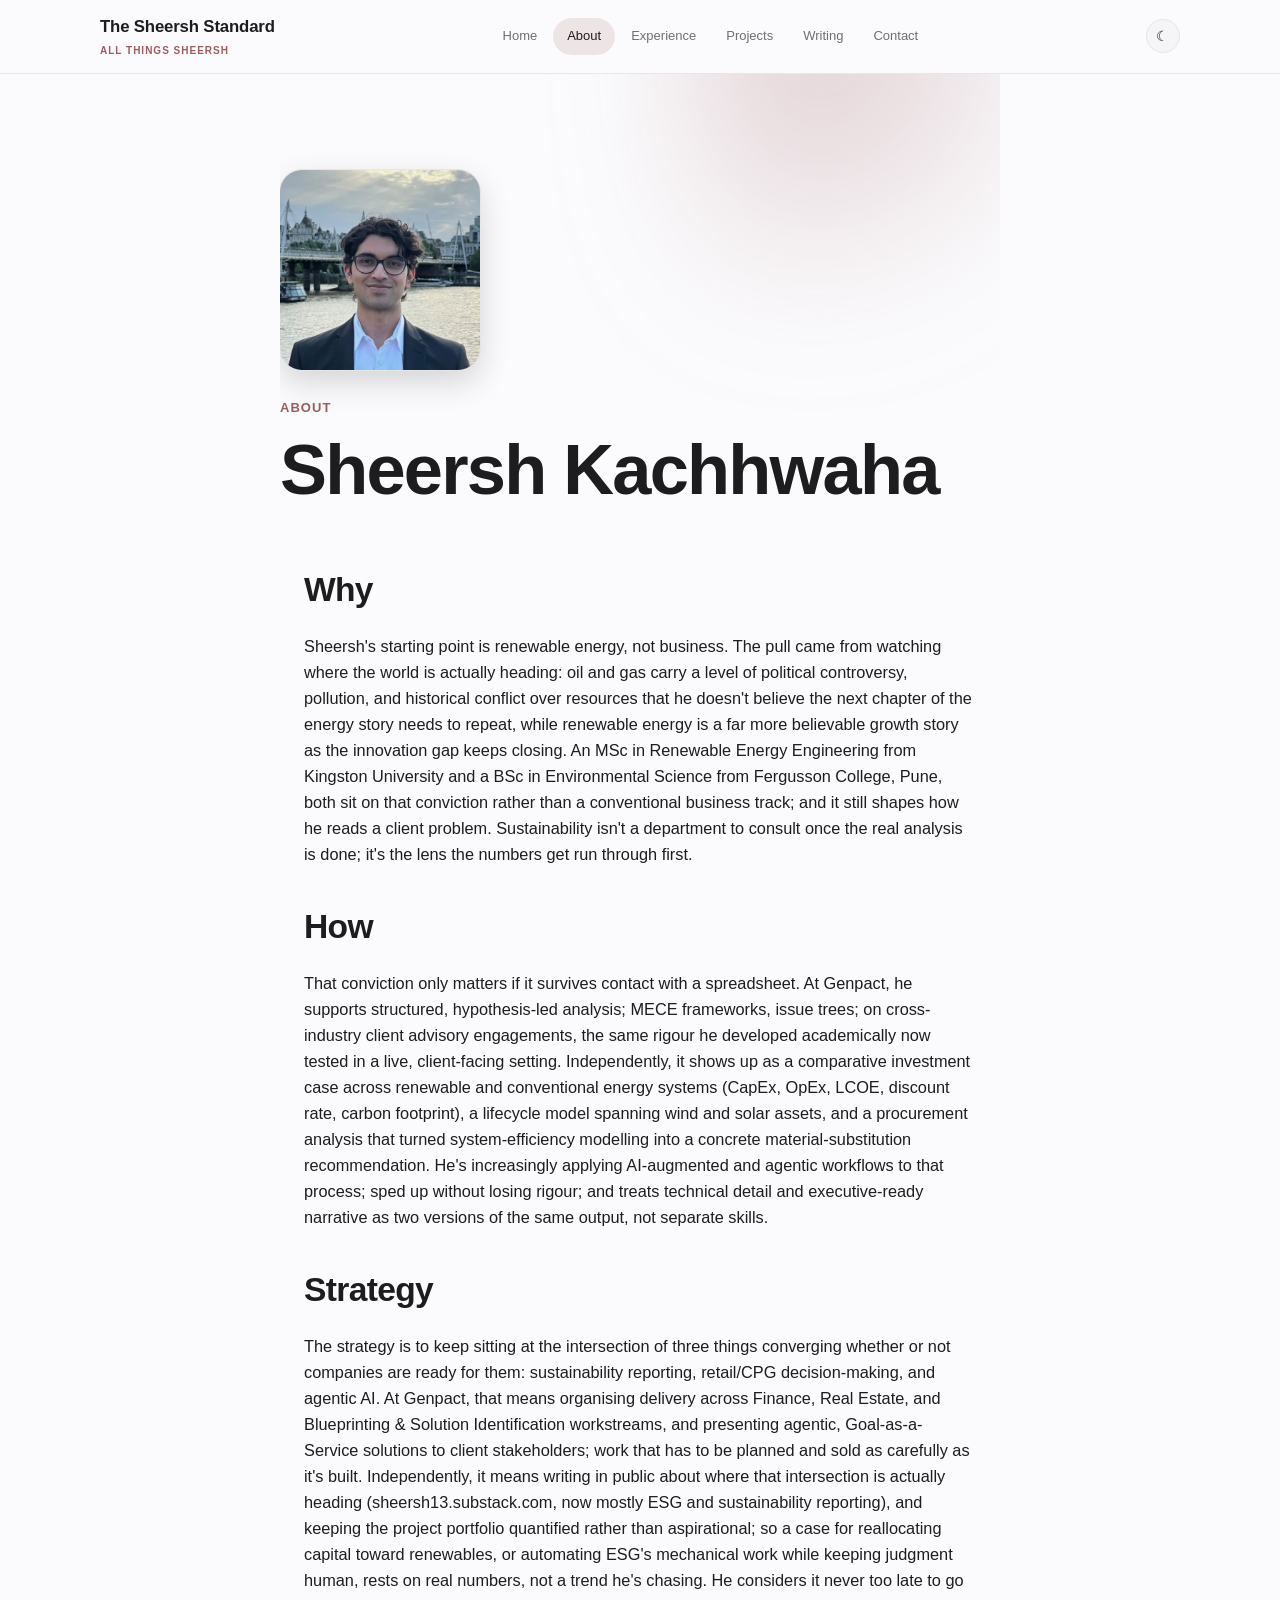
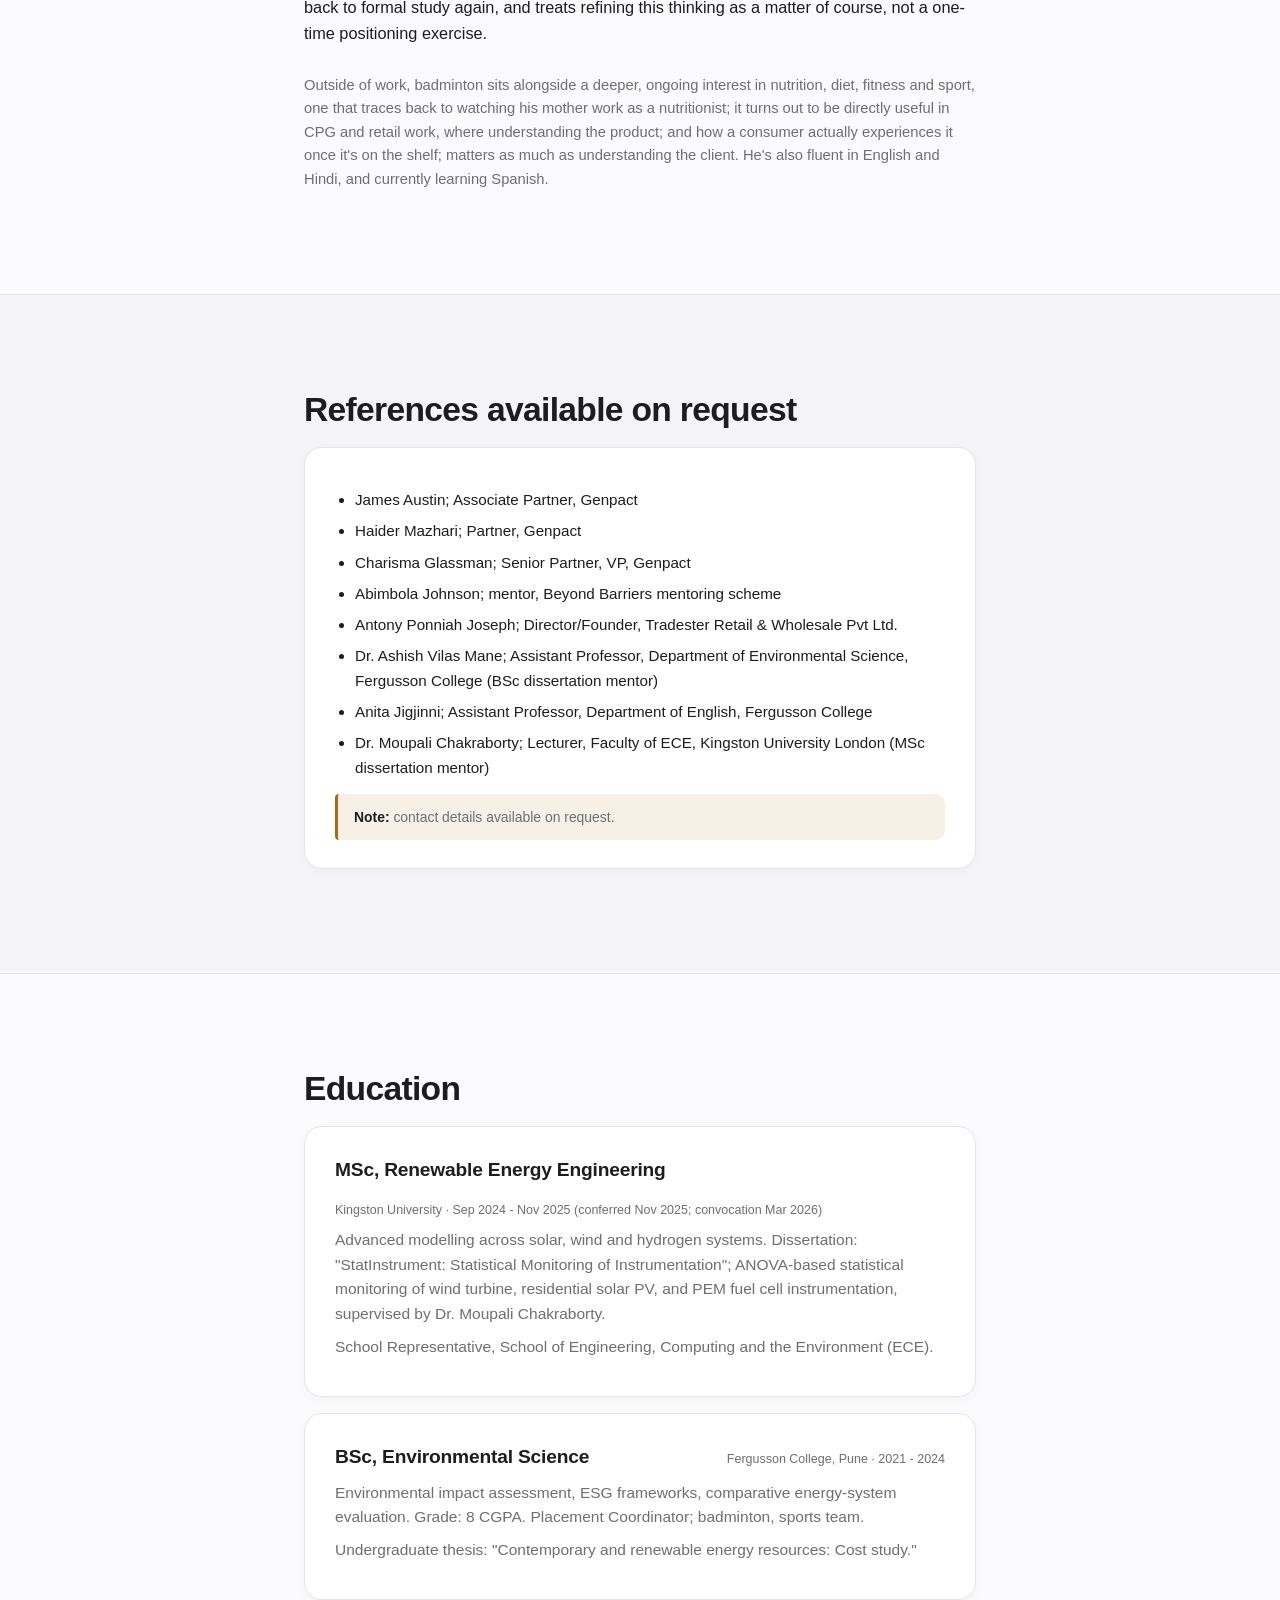
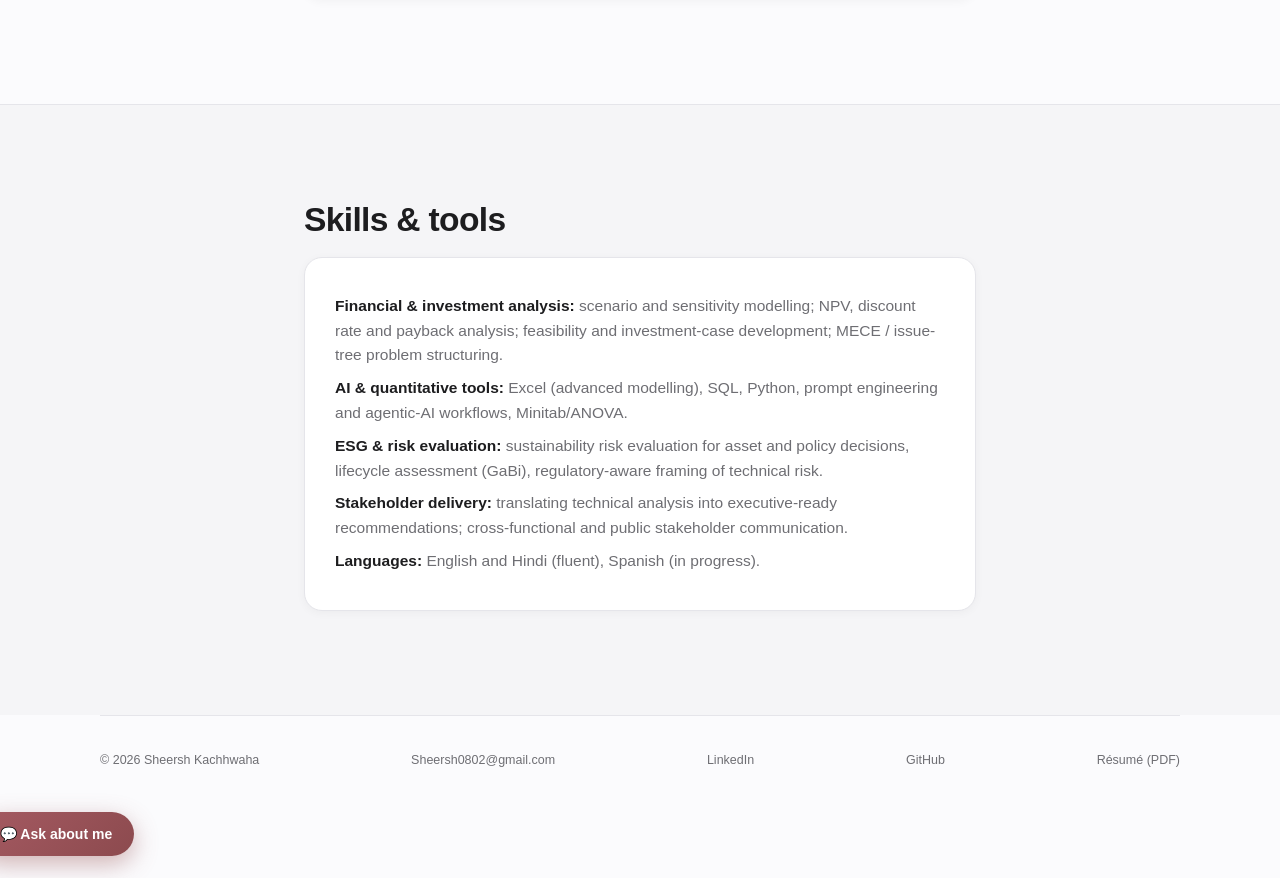
==== about.html @ 7225c90f "Rebrand step 2: sustainability-leaning About and Home pages About page restructured into three label" ====
<!doctype html>
<html lang="en">
<head>
<meta charset="utf-8">
<meta name="viewport" content="width=device-width, initial-scale=1">
<title>About; The Sheersh Standard</title>
<meta name="description" content="About Sheersh Kachhwaha: why sustainability, how the analysis gets done, and the strategy behind a renewable-energy engineer now working in retail advisory.">
<link rel="stylesheet" href="styles.css">
</head>
<body>

<header class="site-nav">
  <div class="wrap nav-row">
    <a class="wordmark" href="index.html">The Sheersh Standard<small>All things Sheersh</small></a>
    <nav class="links">
      <a href="index.html">Home</a>
      <a href="about.html" aria-current="page">About</a>
      <a href="experience.html">Experience</a>
      <a href="projects.html">Projects</a>
      <a href="writing.html">Writing</a>
      <a href="contact.html">Contact</a>
    </nav>
    <button id="theme-toggle" aria-label="Toggle dark mode">☾</button>
  </div>
</header>

<main>
  <div class="wrap-narrow hero about-hero">
    <img src="media/headshot.jpg" alt="Sheersh Kachhwaha" class="headshot" width="200" height="200">
    <div>
      <p class="eyebrow">About</p>
      <h1 style="max-width:none;">Sheersh Kachhwaha</h1>
    </div>
  </div>

  <section style="padding-top:0;">
    <div class="wrap-narrow">

      <h2>Why</h2>
      <p style="font-size:1.02rem;">Sheersh's starting point is renewable energy, not business. The pull came from watching where the world is actually heading: oil and gas carry a level of political controversy, pollution, and historical conflict over resources that he doesn't believe the next chapter of the energy story needs to repeat, while renewable energy is a far more believable growth story as the innovation gap keeps closing. An MSc in Renewable Energy Engineering from Kingston University and a BSc in Environmental Science from Fergusson College, Pune, both sit on that conviction rather than a conventional business track; and it still shapes how he reads a client problem. Sustainability isn't a department to consult once the real analysis is done; it's the lens the numbers get run through first.</p>

      <h2 style="margin-top:32px;">How</h2>
      <p style="font-size:1.02rem;">That conviction only matters if it survives contact with a spreadsheet. At Genpact, he supports structured, hypothesis-led analysis; MECE frameworks, issue trees; on cross-industry client advisory engagements, the same rigour he developed academically now tested in a live, client-facing setting. Independently, it shows up as a comparative investment case across renewable and conventional energy systems (CapEx, OpEx, LCOE, discount rate, carbon footprint), a lifecycle model spanning wind and solar assets, and a procurement analysis that turned system-efficiency modelling into a concrete material-substitution recommendation. He's increasingly applying AI-augmented and agentic workflows to that process; sped up without losing rigour; and treats technical detail and executive-ready narrative as two versions of the same output, not separate skills.</p>

      <h2 style="margin-top:32px;">Strategy</h2>
      <p style="font-size:1.02rem;">The strategy is to keep sitting at the intersection of three things converging whether or not companies are ready for them: sustainability reporting, retail/CPG decision-making, and agentic AI. At Genpact, that means organising delivery across Finance, Real Estate, and Blueprinting &amp; Solution Identification workstreams, and presenting agentic, Goal-as-a-Service solutions to client stakeholders; work that has to be planned and sold as carefully as it's built. Independently, it means writing in public about where that intersection is actually heading (sheersh13.substack.com, now mostly ESG and sustainability reporting), and keeping the project portfolio quantified rather than aspirational; so a case for reallocating capital toward renewables, or automating ESG's mechanical work while keeping judgment human, rests on real numbers, not a trend he's chasing. He considers it never too late to go back to formal study again, and treats refining this thinking as a matter of course, not a one-time positioning exercise.</p>

      <p style="margin-top:28px; font-size:0.92rem; color:var(--muted);">Outside of work, badminton sits alongside a deeper, ongoing interest in nutrition, diet, fitness and sport, one that traces back to watching his mother work as a nutritionist; it turns out to be directly useful in CPG and retail work, where understanding the product; and how a consumer actually experiences it once it's on the shelf; matters as much as understanding the client. He's also fluent in English and Hindi, and currently learning Spanish.</p>

    </div>
  </section>

  <section>
    <div class="wrap-narrow">
      <h2>References available on request</h2>
      <div class="card">
        <ul>
          <li>James Austin; Associate Partner, Genpact</li>
          <li>Haider Mazhari; Partner, Genpact</li>
          <li>Charisma Glassman; Senior Partner, VP, Genpact</li>
          <li>Abimbola Johnson; mentor, Beyond Barriers mentoring scheme</li>
          <li>Antony Ponniah Joseph; Director/Founder, Tradester Retail &amp; Wholesale Pvt Ltd.</li>
          <li>Dr. Ashish Vilas Mane; Assistant Professor, Department of Environmental Science, Fergusson College (BSc dissertation mentor)</li>
          <li>Anita Jigjinni; Assistant Professor, Department of English, Fergusson College</li>
          <li>Dr. Moupali Chakraborty; Lecturer, Faculty of ECE, Kingston University London (MSc dissertation mentor)</li>
        </ul>
        <div class="pending"><strong>Note:</strong> contact details available on request.</div>
      </div>
    </div>
  </section>

  <section>
    <div class="wrap-narrow">
      <h2>Education</h2>
      <div class="card">
        <div class="card-head">
          <h3 class="card-title">MSc, Renewable Energy Engineering</h3>
          <span class="card-meta">Kingston University · Sep 2024 - Nov 2025 (conferred Nov 2025; convocation Mar 2026)</span>
        </div>
        <p>Advanced modelling across solar, wind and hydrogen systems. Dissertation: "StatInstrument: Statistical Monitoring of Instrumentation"; ANOVA-based statistical monitoring of wind turbine, residential solar PV, and PEM fuel cell instrumentation, supervised by Dr. Moupali Chakraborty.</p>
        <p>School Representative, School of Engineering, Computing and the Environment (ECE).</p>
      </div>
      <div class="card">
        <div class="card-head">
          <h3 class="card-title">BSc, Environmental Science</h3>
          <span class="card-meta">Fergusson College, Pune · 2021 - 2024</span>
        </div>
        <p>Environmental impact assessment, ESG frameworks, comparative energy-system evaluation. Grade: 8 CGPA. Placement Coordinator; badminton, sports team.</p>
        <p>Undergraduate thesis: "Contemporary and renewable energy resources: Cost study."</p>
      </div>
    </div>
  </section>

  <section>
    <div class="wrap-narrow">
      <h2>Skills &amp; tools</h2>
      <div class="card">
        <p><strong style="color:var(--ink);">Financial &amp; investment analysis:</strong> scenario and sensitivity modelling; NPV, discount rate and payback analysis; feasibility and investment-case development; MECE / issue-tree problem structuring.</p>
        <p><strong style="color:var(--ink);">AI &amp; quantitative tools:</strong> Excel (advanced modelling), SQL, Python, prompt engineering and agentic-AI workflows, Minitab/ANOVA.</p>
        <p><strong style="color:var(--ink);">ESG &amp; risk evaluation:</strong> sustainability risk evaluation for asset and policy decisions, lifecycle assessment (GaBi), regulatory-aware framing of technical risk.</p>
        <p><strong style="color:var(--ink);">Stakeholder delivery:</strong> translating technical analysis into executive-ready recommendations; cross-functional and public stakeholder communication.</p>
        <p><strong style="color:var(--ink);">Languages:</strong> English and Hindi (fluent), Spanish (in progress).</p>
      </div>
    </div>
  </section>
</main>

<footer class="site-footer wrap">
  <span>© 2026 Sheersh Kachhwaha</span>
  <span><a href="mailto:Sheersh0802@gmail.com">Sheersh0802@gmail.com</a></span>
  <span><a href="https://www.linkedin.com/in/sheersh-kachhwaha/" target="_blank" rel="noopener">LinkedIn</a></span>
  <span><a href="https://github.com/sheersh-star" target="_blank" rel="noopener">GitHub</a></span>
  <span><a href="Sheersh-Kachhwaha-CV.pdf" target="_blank">Résumé (PDF)</a></span>
</footer>

<script src="theme.js"></script>
<script src="chat-widget.js"></script>
</body>
</html>
---- styles.css ----
/* The Sheersh Standard; shared stylesheet */

:root {
  --paper: #fbfbfd;
  --surface: #ffffff;
  --surface-2: #f5f5f7;
  --ink: #1d1d1f;
  --muted: #6e6e73;
  --muted-2: #86868b;
  --accent: #9C5B5E;
  --accent-solid: #8C4A4E;
  --accent-gradient: linear-gradient(135deg, #A55A62 0%, #8C4A4E 100%);
  --accent-2: #a86b12;
  --line: #e5e5ea;
  --shadow-1: 0 2px 10px rgba(0,0,0,0.04);
  --shadow-2: 0 16px 40px rgba(0,0,0,0.10);
  --ease: cubic-bezier(0.28, 0.11, 0.32, 1);
  --font-display: -apple-system, BlinkMacSystemFont, 'SF Pro Display', 'Segoe UI', Roboto, Helvetica, Arial, sans-serif;
  --font-body: -apple-system, BlinkMacSystemFont, 'SF Pro Text', 'Segoe UI', Roboto, Helvetica, Arial, sans-serif;
  --font-mono: ui-monospace, 'SF Mono', Menlo, Consolas, monospace;
}

@media (prefers-color-scheme: dark) {
  :root:not([data-theme="light"]) {
    --paper: #000000;
    --surface: #1c1c1e;
    --surface-2: #121214;
    --ink: #f5f5f7;
    --muted: #98989d;
    --muted-2: #86868b;
    --accent: #E3B0A6;
    --accent-2: #d2a24c;
    --line: rgba(255,255,255,0.14);
    --shadow-1: 0 2px 10px rgba(0,0,0,0.35);
    --shadow-2: 0 16px 40px rgba(0,0,0,0.5);
  }
}

:root[data-theme="dark"] {
  --paper: #000000;
  --surface: #1c1c1e;
  --surface-2: #121214;
  --ink: #f5f5f7;
  --muted: #98989d;
  --muted-2: #86868b;
  --accent: #E3B0A6;
  --accent-2: #d2a24c;
  --line: rgba(255,255,255,0.14);
  --shadow-1: 0 2px 10px rgba(0,0,0,0.35);
  --shadow-2: 0 16px 40px rgba(0,0,0,0.5);
}

* { box-sizing: border-box; }
html { color-scheme: light dark; scroll-behavior: smooth; }

body {
  background: var(--paper);
  color: var(--ink);
  font-family: var(--font-body);
  margin: 0;
  line-height: 1.6;
  font-size: 17px;
  -webkit-font-smoothing: antialiased;
  text-rendering: optimizeLegibility;
  transition: background 0.3s var(--ease), color 0.3s var(--ease);
}

::selection { background: var(--accent-solid); color: #fff; }

.wrap { max-width: 1080px; margin: 0 auto; padding: 0 24px; }
.wrap-narrow { max-width: 720px; margin: 0 auto; padding: 0 24px; }

img { max-width: 100%; display: block; border-radius: 14px; }
a { color: var(--accent); }
code { font-family: var(--font-mono); background: var(--surface-2); padding: 1px 6px; border-radius: 4px; font-size: 0.85em; }

:is(a, button, input, textarea):focus-visible {
  outline: 2px solid var(--accent);
  outline-offset: 3px;
  border-radius: 4px;
}

/* ---- nav ---- */
header.site-nav {
  border-bottom: 1px solid var(--line);
  background: color-mix(in srgb, var(--paper) 70%, transparent);
  backdrop-filter: saturate(180%) blur(20px);
  -webkit-backdrop-filter: saturate(180%) blur(20px);
  position: sticky;
  top: 0;
  z-index: 100;
}
.nav-row {
  display: flex; align-items: center; justify-content: space-between;
  padding: 14px 0;
  gap: 20px;
}
.wordmark {
  font-family: var(--font-display);
  font-weight: 600;
  font-size: 1.05rem;
  letter-spacing: -0.01em;
  color: var(--ink);
  text-decoration: none;
  white-space: nowrap;
}
.wordmark small {
  display: block;
  font-family: var(--font-body);
  font-size: 10px;
  letter-spacing: 0.1em;
  text-transform: uppercase;
  color: var(--accent);
  font-weight: 600;
  margin-top: 2px;
}
nav.links { display: flex; gap: 2px; flex-wrap: wrap; }
nav.links a {
  font-family: var(--font-body);
  font-size: 13px;
  font-weight: 500;
  color: var(--muted);
  text-decoration: none;
  padding: 8px 14px;
  border-radius: 980px;
  transition: background 0.25s var(--ease), color 0.25s var(--ease);
}
nav.links a:hover { color: var(--ink); background: var(--surface-2); }
nav.links a[aria-current="page"] {
  color: var(--ink);
  background: color-mix(in srgb, var(--accent) 14%, transparent);
}

#theme-toggle {
  background: var(--surface-2); border: 1px solid var(--line); border-radius: 999px;
  width: 34px; height: 34px; cursor: pointer; font-size: 14px;
  color: var(--ink); flex-shrink: 0;
  transition: transform 0.35s var(--ease), background 0.25s var(--ease);
}
#theme-toggle:hover { background: var(--line); transform: rotate(-12deg) scale(1.06); }

/* ---- hero ---- */
.hero { position: relative; overflow: hidden; padding: 96px 0 56px; }
.hero::before {
  content: "";
  position: absolute;
  top: -30%; right: -12%;
  width: 55%; aspect-ratio: 1 / 1;
  background: radial-gradient(circle at 30% 30%, color-mix(in srgb, var(--accent) 30%, transparent), transparent 70%);
  filter: blur(70px);
  z-index: -1;
  pointer-events: none;
  animation: float 14s ease-in-out infinite alternate;
}
@keyframes float {
  from { transform: translateY(-14px) translateX(-6px); }
  to { transform: translateY(14px) translateX(6px); }
}
.about-hero { display: flex; align-items: center; gap: 28px; flex-wrap: wrap; }
.about-hero h1 { margin-bottom: 0; }
.headshot {
  width: 200px; height: 200px; border-radius: 22px; object-fit: cover;
  box-shadow: 0 0 0 1px var(--line), 0 12px 32px rgba(0,0,0,0.16);
  flex-shrink: 0;
}
@media (max-width: 560px) {
  .headshot { width: 150px; height: 150px; }
}
.eyebrow {
  font-family: var(--font-body); font-size: 13px; font-weight: 600; letter-spacing: 0.08em;
  text-transform: uppercase; color: var(--accent); margin: 0 0 14px;
}
h1 {
  font-family: var(--font-display); font-weight: 600;
  font-size: clamp(2.5rem, 6vw, 4.4rem);
  letter-spacing: -0.025em;
  line-height: 1.05;
  margin: 0 0 20px; text-wrap: balance; max-width: 18ch;
}
.tagline { font-size: 1.2rem; line-height: 1.55; color: var(--muted); max-width: 58ch; margin: 0 0 32px; }
.cta-row { display: flex; gap: 12px; flex-wrap: wrap; margin-bottom: 8px; }

.btn {
  font-family: var(--font-body); font-size: 15px; font-weight: 500;
  text-decoration: none; padding: 13px 26px;
  border: 1px solid transparent;
  border-radius: 980px; display: inline-block;
  background: var(--surface-2); color: var(--ink);
  transition: transform 0.25s var(--ease), background 0.25s var(--ease), box-shadow 0.25s var(--ease);
}
.btn:hover { transform: translateY(-1px); box-shadow: var(--shadow-1); }
.btn:active { transform: translateY(0); }
.btn-primary {
  background: var(--accent-gradient); color: #fff;
  position: relative; overflow: hidden;
}
.btn-primary:hover { filter: brightness(1.08); }
.btn-primary::after, #chat-launcher::after {
  content: "";
  position: absolute; top: 0; left: -60%; width: 40%; height: 100%;
  background: linear-gradient(120deg, transparent, rgba(255,255,255,0.4), transparent);
  transform: skewX(-20deg);
  transition: left 0.6s var(--ease);
}
.btn-primary:hover::after, #chat-launcher:hover::after { left: 130%; }
.btn-secondary { background: var(--surface-2); color: var(--ink); border-color: var(--line); }
.btn-tertiary {
  background: none; border: none; color: var(--accent); padding: 13px 4px;
  font-weight: 600;
}
.btn-tertiary:hover { transform: translateX(3px); box-shadow: none; }

.meta-strip {
  display: flex; flex-wrap: wrap; gap: 10px; margin-top: 36px; padding-top: 0;
  border-top: none;
}
.meta-strip span {
  font-family: var(--font-body); font-size: 12.5px; font-weight: 500; color: var(--muted);
  background: var(--surface-2); border: 1px solid var(--line);
  padding: 6px 14px; border-radius: 980px;
}

/* ---- sections / cards ---- */
section { padding: 88px 0; }
section + section { border-top: 1px solid var(--line); }
section:nth-of-type(even) { background: var(--surface-2); }
h2 {
  font-family: var(--font-display); font-weight: 600; font-size: clamp(1.6rem, 3vw, 2.1rem);
  letter-spacing: -0.02em;
  margin: 0 0 10px;
}
.section-sub { color: var(--muted); font-size: 1rem; margin: 0 0 36px; max-width: 60ch; }

.card {
  background: var(--surface);
  border: 1px solid var(--line);
  border-radius: 18px;
  padding: 28px 30px;
  margin-bottom: 16px;
  box-shadow: var(--shadow-1);
  transition: transform 0.3s var(--ease), box-shadow 0.3s var(--ease);
}
.card:hover { transform: translateY(-3px); box-shadow: var(--shadow-2); }
.card-head { display: flex; justify-content: space-between; align-items: baseline; gap: 14px; flex-wrap: wrap; margin-bottom: 6px; }
.card-title { font-family: var(--font-display); font-weight: 600; letter-spacing: -0.01em; font-size: 1.2rem; margin: 0; }
.card-meta { font-family: var(--font-body); font-size: 12.5px; font-weight: 500; color: var(--muted); }
.card p { color: var(--muted); font-size: 0.97rem; margin: 8px 0; }
.card ul { margin: 12px 0 0; padding-left: 20px; }
.card li { font-size: 0.95rem; margin-bottom: 7px; color: var(--ink); }
.tag-row { display: flex; gap: 8px; flex-wrap: wrap; margin-top: 14px; }
.tag {
  font-family: var(--font-body); font-size: 12px; font-weight: 600; color: var(--accent);
  background: color-mix(in srgb, var(--accent) 12%, transparent);
  border: none; border-radius: 999px; padding: 4px 12px;
  transition: background 0.25s var(--ease), color 0.25s var(--ease);
}
.tag:hover { background: var(--accent-gradient); color: #fff; }

/* ---- honesty / pending marker ---- */
.pending {
  border-left: 3px solid var(--accent-2);
  background: color-mix(in srgb, var(--accent-2) 10%, transparent);
  padding: 12px 16px;
  border-radius: 4px 10px 10px 4px;
  font-size: 0.87rem;
  color: var(--muted);
  margin-top: 14px;
}
.pending strong { color: var(--ink); }

/* ---- footer ---- */
footer.site-footer {
  border-top: 1px solid var(--line);
  padding: 34px 0 64px;
  font-family: var(--font-body); font-size: 12.5px; font-weight: 500; color: var(--muted);
  display: flex; justify-content: space-between; flex-wrap: wrap; gap: 12px;
}
footer.site-footer a { color: var(--muted); text-decoration: none; }
footer.site-footer a:hover { color: var(--ink); text-decoration: underline; }

/* ---- chat widget ---- */
#chat-launcher {
  position: fixed; bottom: 22px; right: 22px; z-index: 50;
  background: var(--accent-gradient); color: #fff;
  border: none; border-radius: 999px; padding: 14px 22px;
  position: relative; overflow: hidden;
  font-family: var(--font-body); font-size: 14px; font-weight: 600;
  cursor: pointer;
  box-shadow: 0 8px 24px color-mix(in srgb, var(--accent) 45%, transparent);
  transition: transform 0.25s var(--ease), box-shadow 0.25s var(--ease);
}
#chat-launcher:hover { transform: translateY(-2px) scale(1.03); }
#chat-panel {
  position: fixed; bottom: 82px; right: 22px; z-index: 50;
  width: min(370px, calc(100vw - 44px)); max-height: 60vh;
  background: color-mix(in srgb, var(--surface) 92%, transparent);
  backdrop-filter: saturate(180%) blur(24px);
  -webkit-backdrop-filter: saturate(180%) blur(24px);
  border: 1px solid var(--line); border-radius: 20px;
  box-shadow: var(--shadow-2);
  display: none; flex-direction: column; overflow: hidden;
}
#chat-panel.open { display: flex; }
#chat-head {
  padding: 16px 18px; border-bottom: 1px solid var(--line);
  display: flex; justify-content: space-between; align-items: center;
  font-family: var(--font-body); font-size: 13px; font-weight: 600;
  color: var(--ink);
}
#chat-head button { background: none; border: none; color: var(--muted); cursor: pointer; font-size: 16px; }
#chat-log { flex: 1; overflow-y: auto; padding: 14px 18px; display: flex; flex-direction: column; gap: 10px; }
.chat-msg { font-size: 0.9rem; line-height: 1.5; max-width: 92%; padding: 10px 14px; border-radius: 16px; }
.chat-msg.bot { background: var(--surface-2); color: var(--ink); align-self: flex-start; border-bottom-left-radius: 4px; }
.chat-msg.user { background: var(--accent-gradient); color: #fff; align-self: flex-end; border-bottom-right-radius: 4px; }
#chat-suggestions { display: flex; flex-wrap: wrap; gap: 6px; padding: 0 18px 12px; }
#chat-suggestions button {
  font-family: var(--font-body); font-size: 11px; font-weight: 500; background: var(--surface-2);
  border: 1px solid var(--line); color: var(--muted); border-radius: 999px;
  padding: 5px 12px; cursor: pointer;
  transition: background 0.2s var(--ease), color 0.2s var(--ease);
}
#chat-suggestions button:hover { background: var(--accent-gradient); color: #fff; border-color: var(--accent-solid); }
#chat-form { display: flex; border-top: 1px solid var(--line); }
#chat-input {
  flex: 1; border: none; background: none; padding: 14px 16px;
  font-family: var(--font-body); font-size: 0.9rem; color: var(--ink); outline: none;
}
#chat-form button[type="submit"] {
  border: none; background: none; color: var(--accent); font-family: var(--font-body);
  font-size: 13px; font-weight: 600; padding: 0 18px; cursor: pointer;
}

@media (max-width: 620px) {
  .nav-row { flex-wrap: wrap; }
  nav.links { order: 3; width: 100%; justify-content: space-between; }
  .hero { padding: 64px 0 40px; }
  section { padding: 56px 0; }
}

@media (prefers-reduced-motion: reduce) {
  html { scroll-behavior: auto; }
  *, *::before, *::after {
    animation-duration: 0.001ms !important;
    animation-iteration-count: 1 !important;
    transition-duration: 0.001ms !important;
    scroll-behavior: auto !important;
  }
}
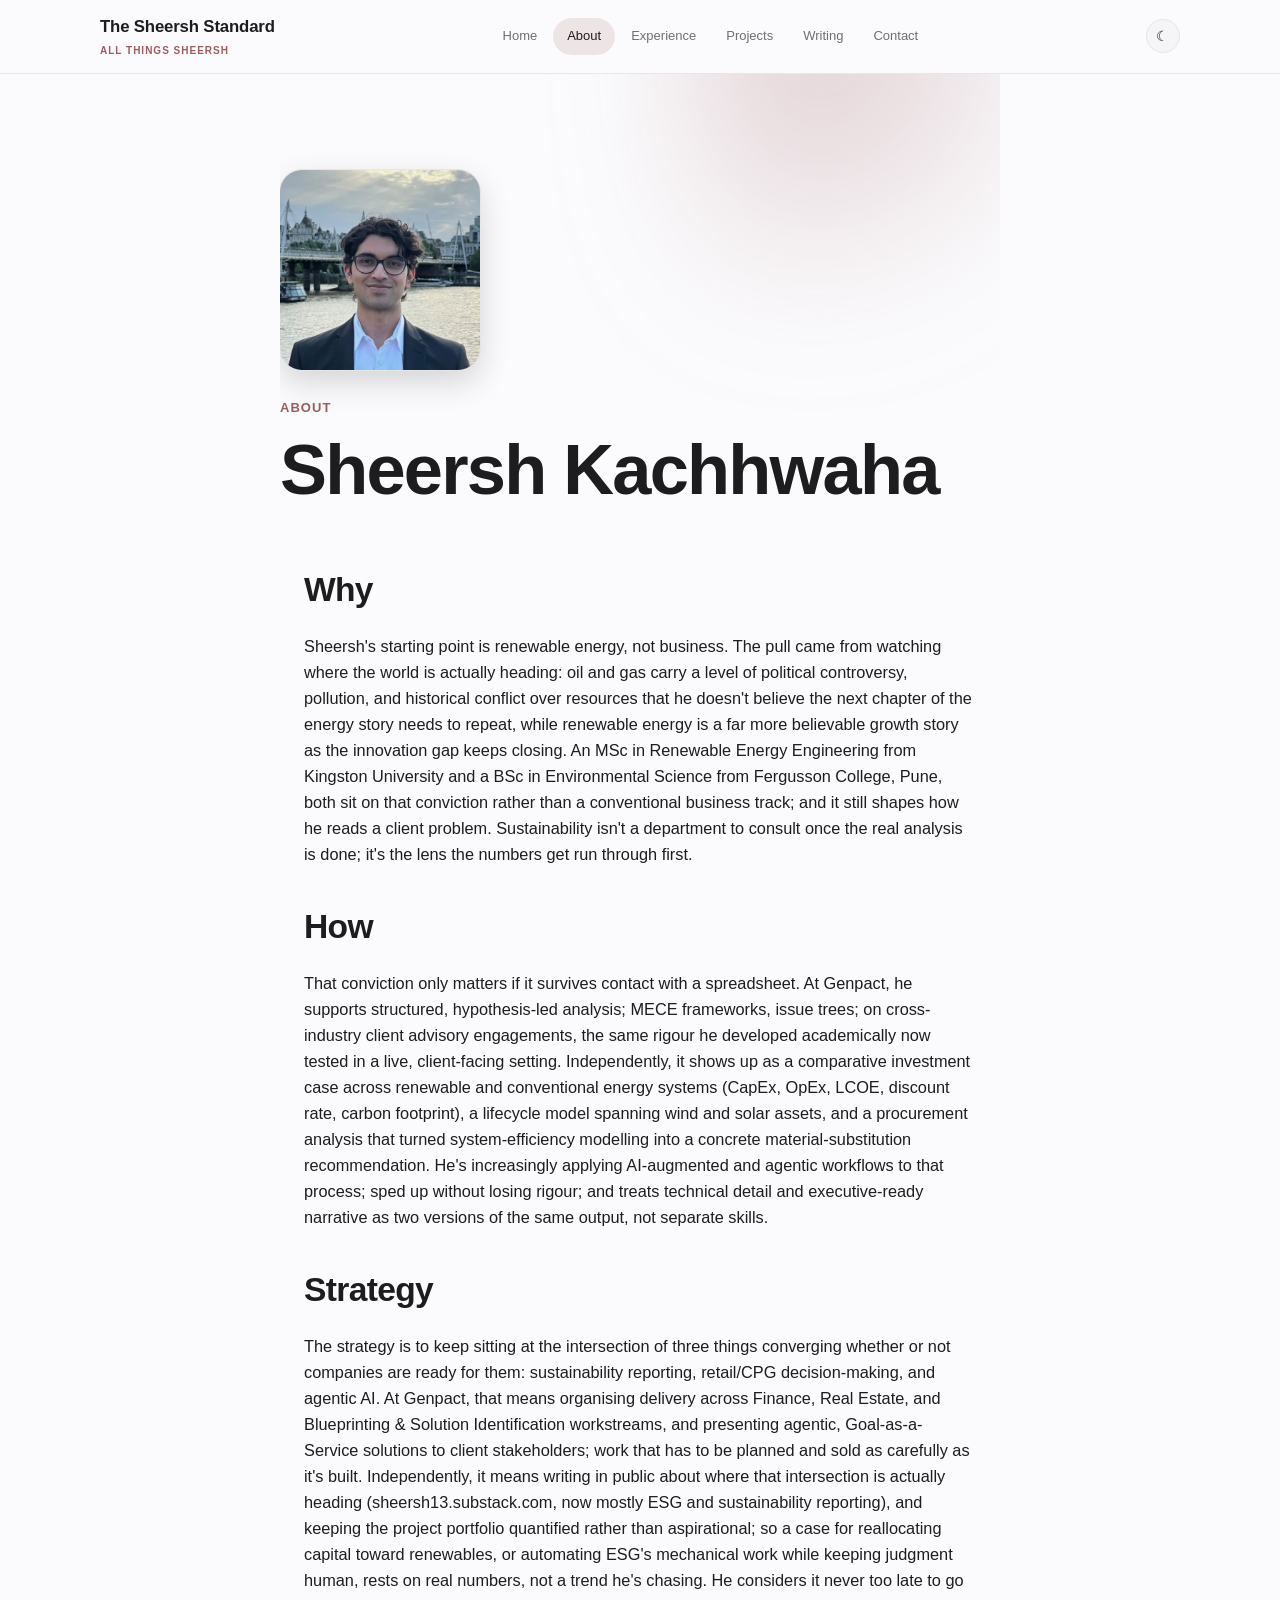
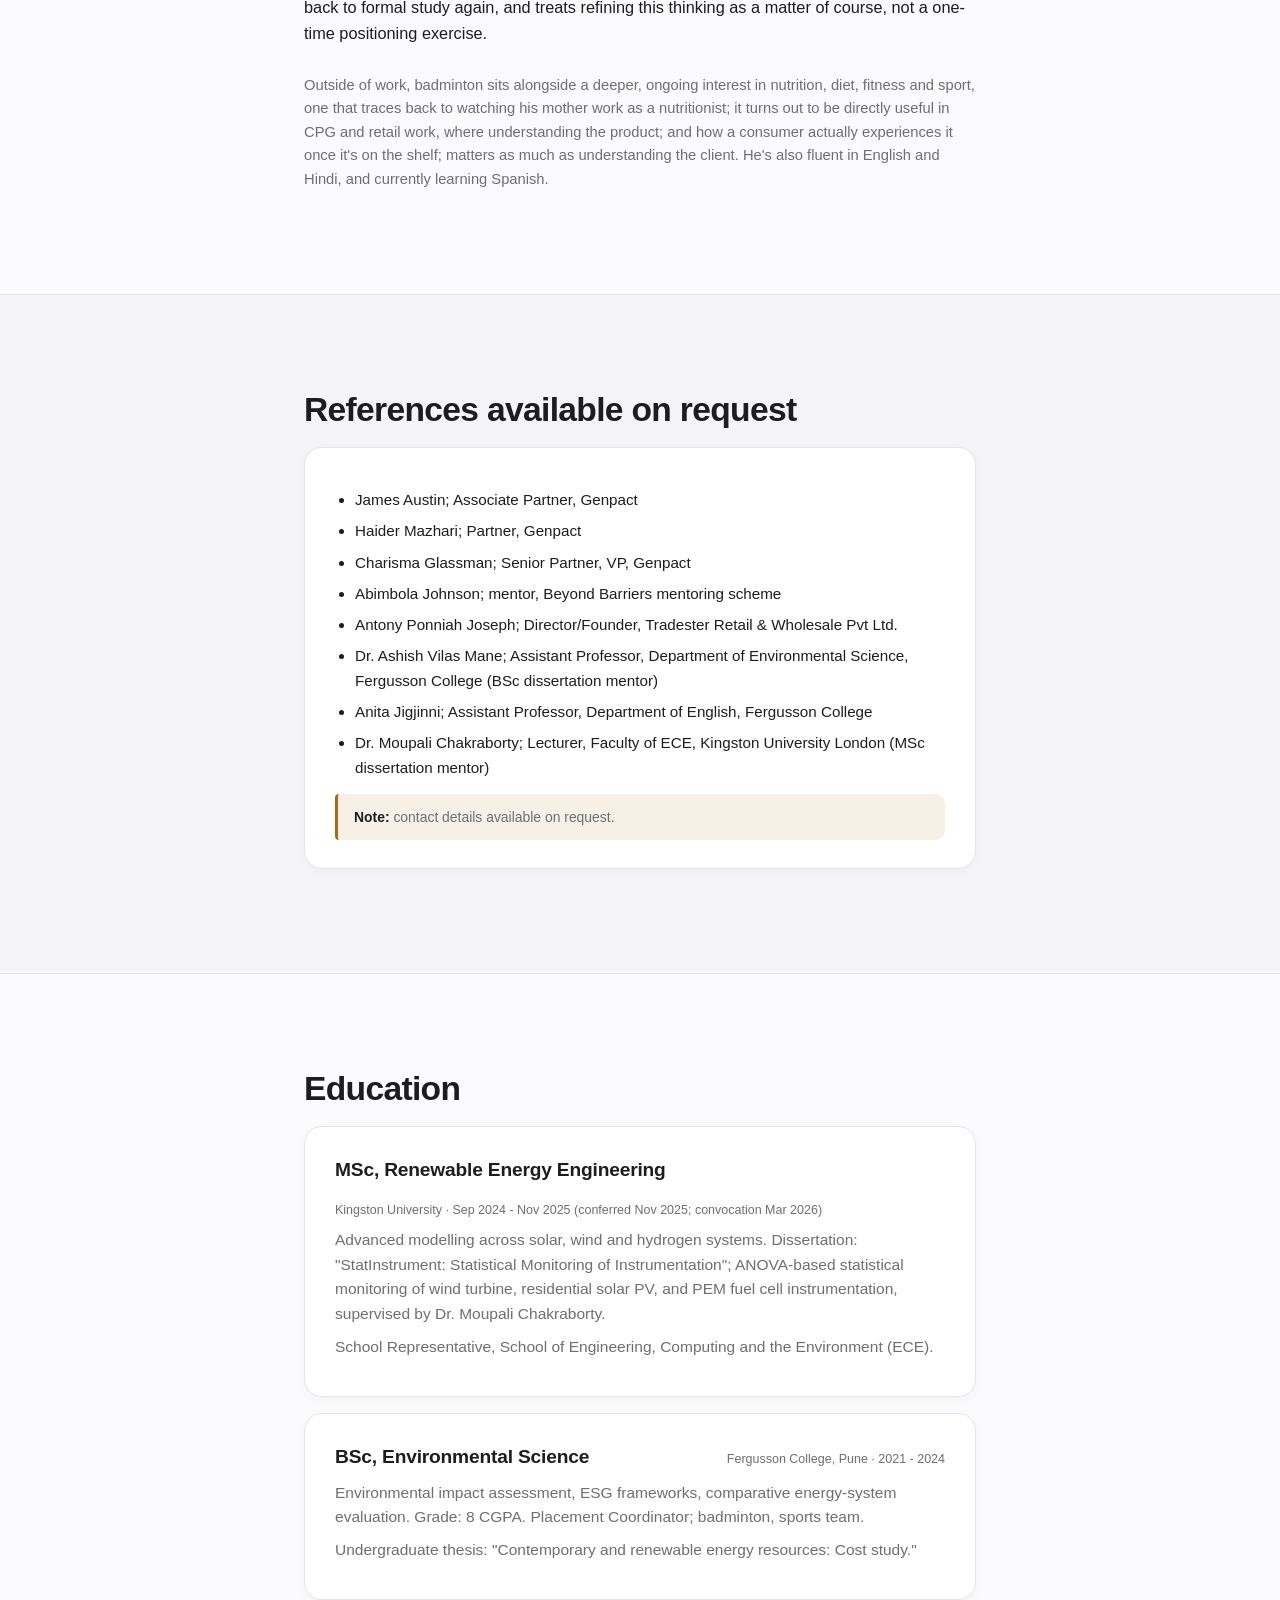
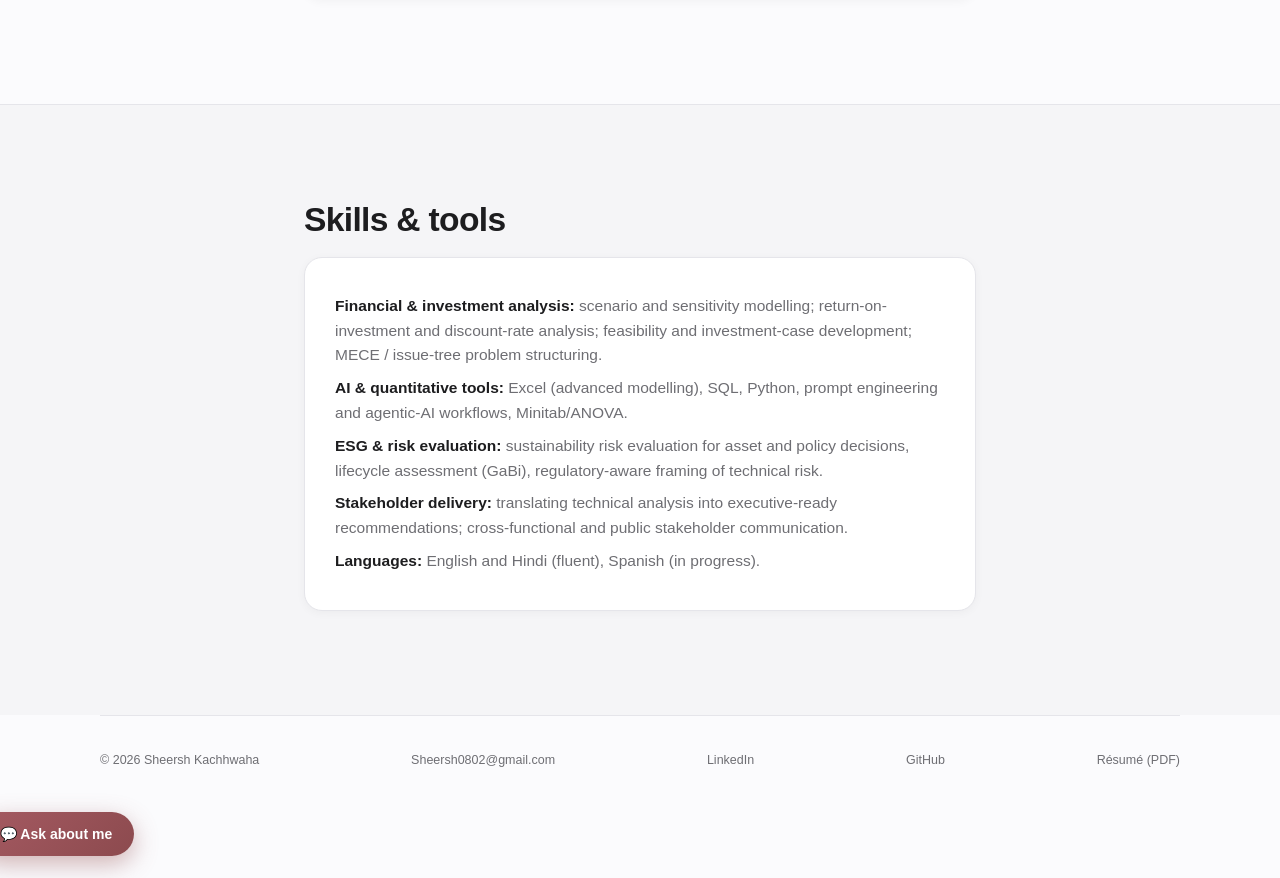
==== commit 6c8ccd23: "Rewrite 'NPV and payback' to plain-English phrasing 'NPV and payback' read too jargon-heavy/out of t" ====
--- a/about.html
+++ b/about.html
@@ -95,7 +95,7 @@
     <div class="wrap-narrow">
       <h2>Skills &amp; tools</h2>
       <div class="card">
-        <p><strong style="color:var(--ink);">Financial &amp; investment analysis:</strong> scenario and sensitivity modelling; NPV, discount rate and payback analysis; feasibility and investment-case development; MECE / issue-tree problem structuring.</p>
+        <p><strong style="color:var(--ink);">Financial &amp; investment analysis:</strong> scenario and sensitivity modelling; return-on-investment and discount-rate analysis; feasibility and investment-case development; MECE / issue-tree problem structuring.</p>
         <p><strong style="color:var(--ink);">AI &amp; quantitative tools:</strong> Excel (advanced modelling), SQL, Python, prompt engineering and agentic-AI workflows, Minitab/ANOVA.</p>
         <p><strong style="color:var(--ink);">ESG &amp; risk evaluation:</strong> sustainability risk evaluation for asset and policy decisions, lifecycle assessment (GaBi), regulatory-aware framing of technical risk.</p>
         <p><strong style="color:var(--ink);">Stakeholder delivery:</strong> translating technical analysis into executive-ready recommendations; cross-functional and public stakeholder communication.</p>
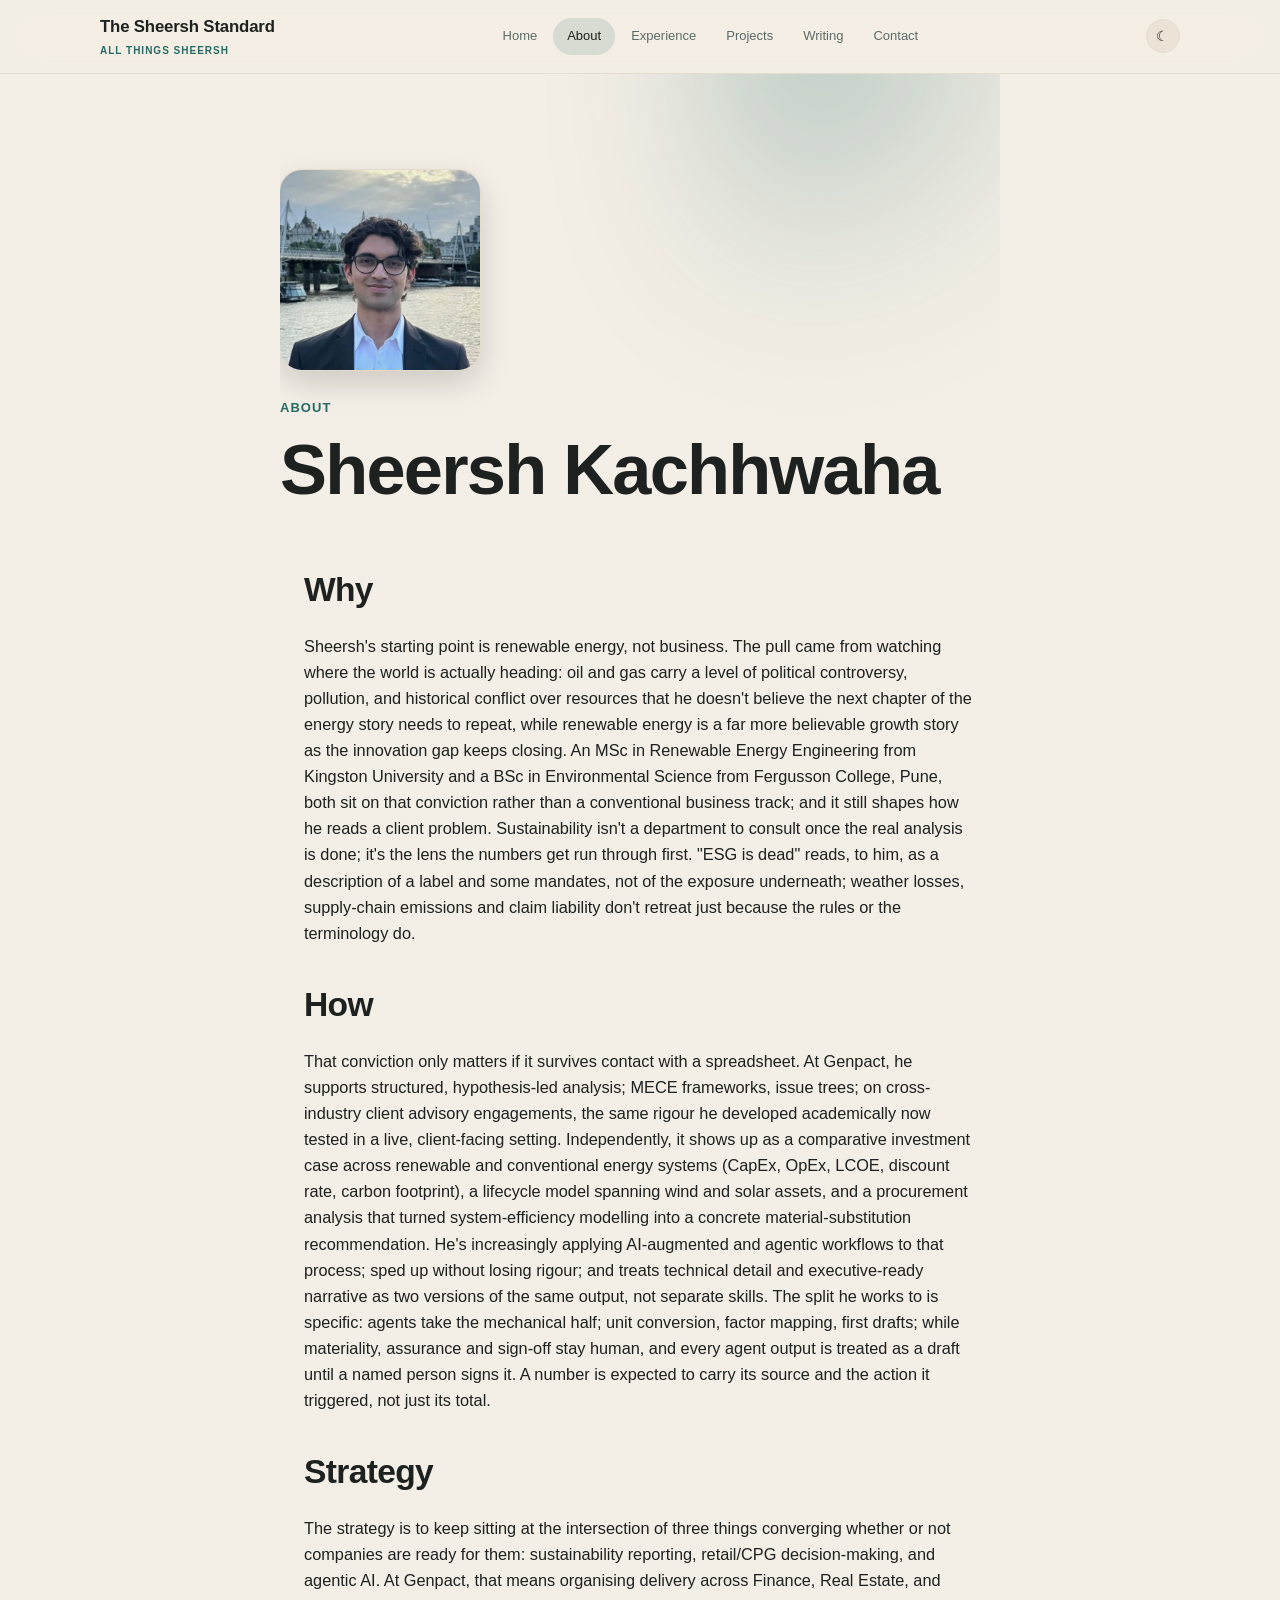
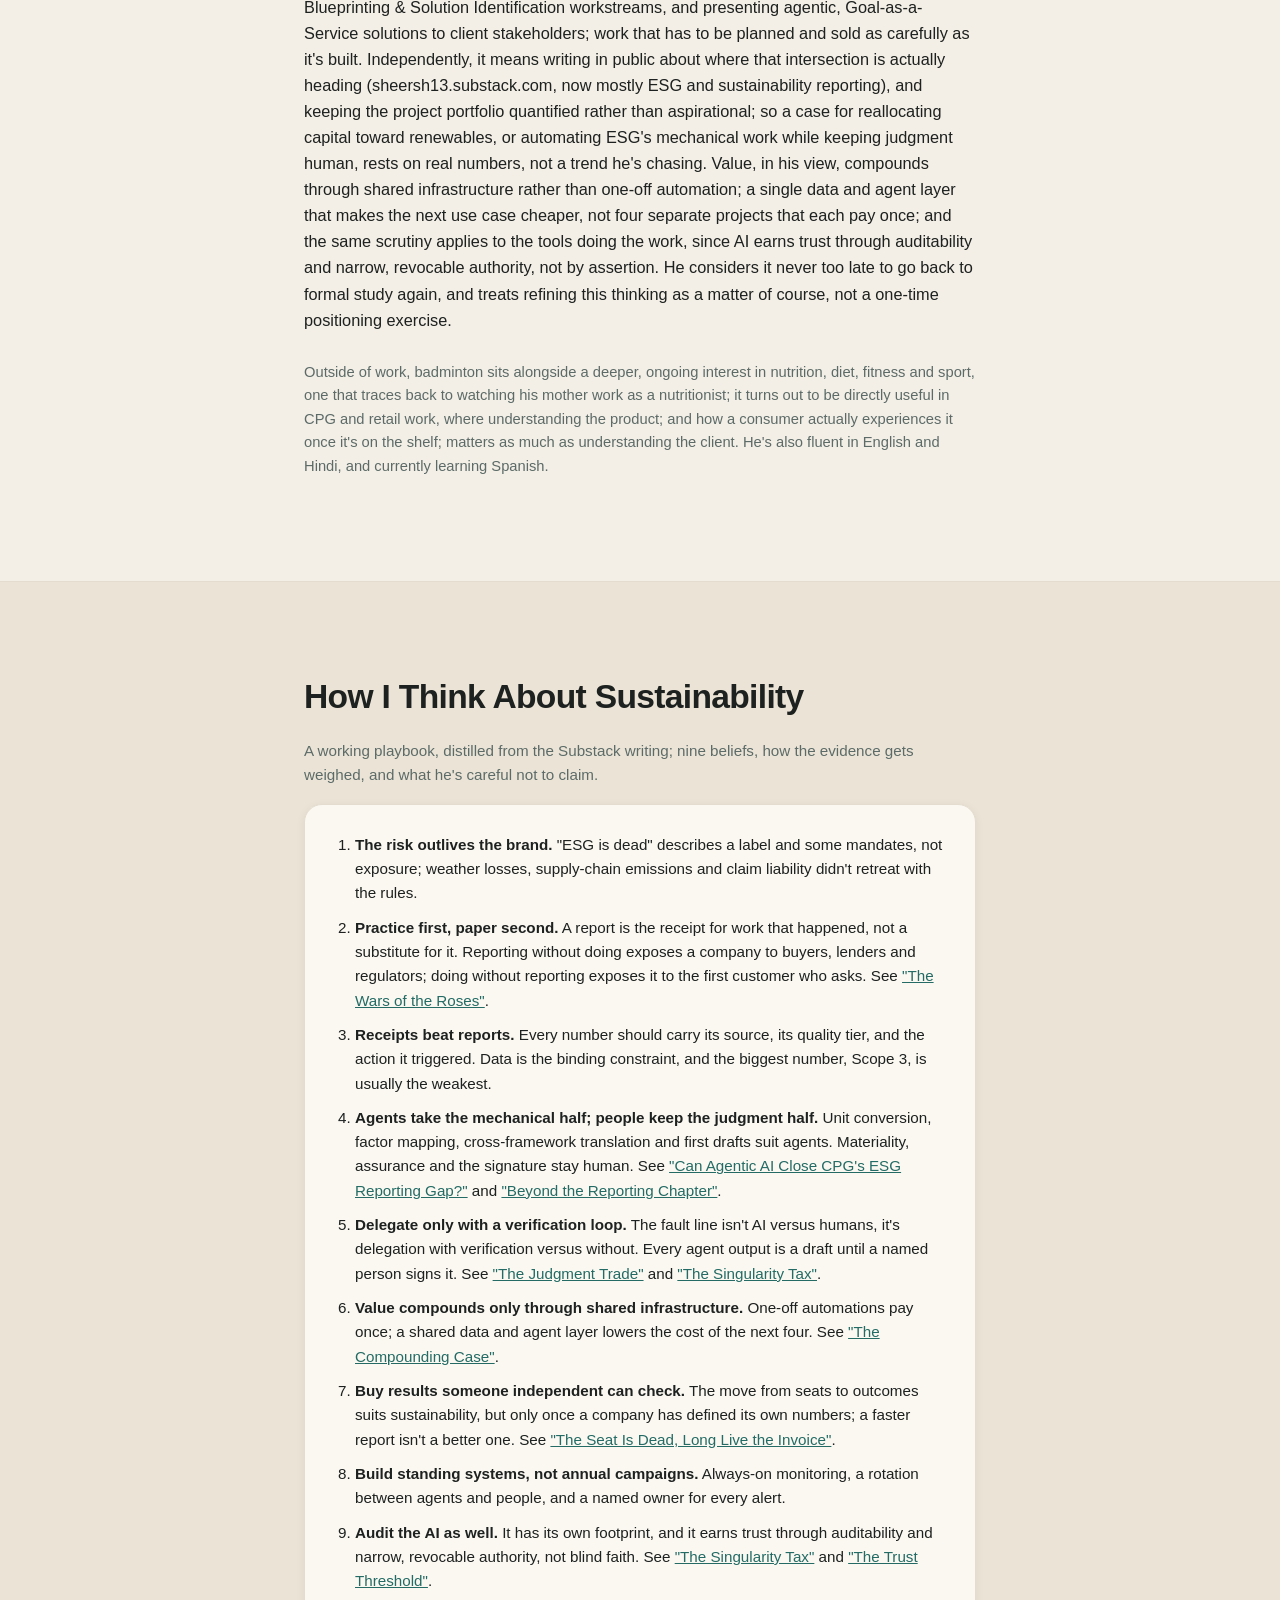
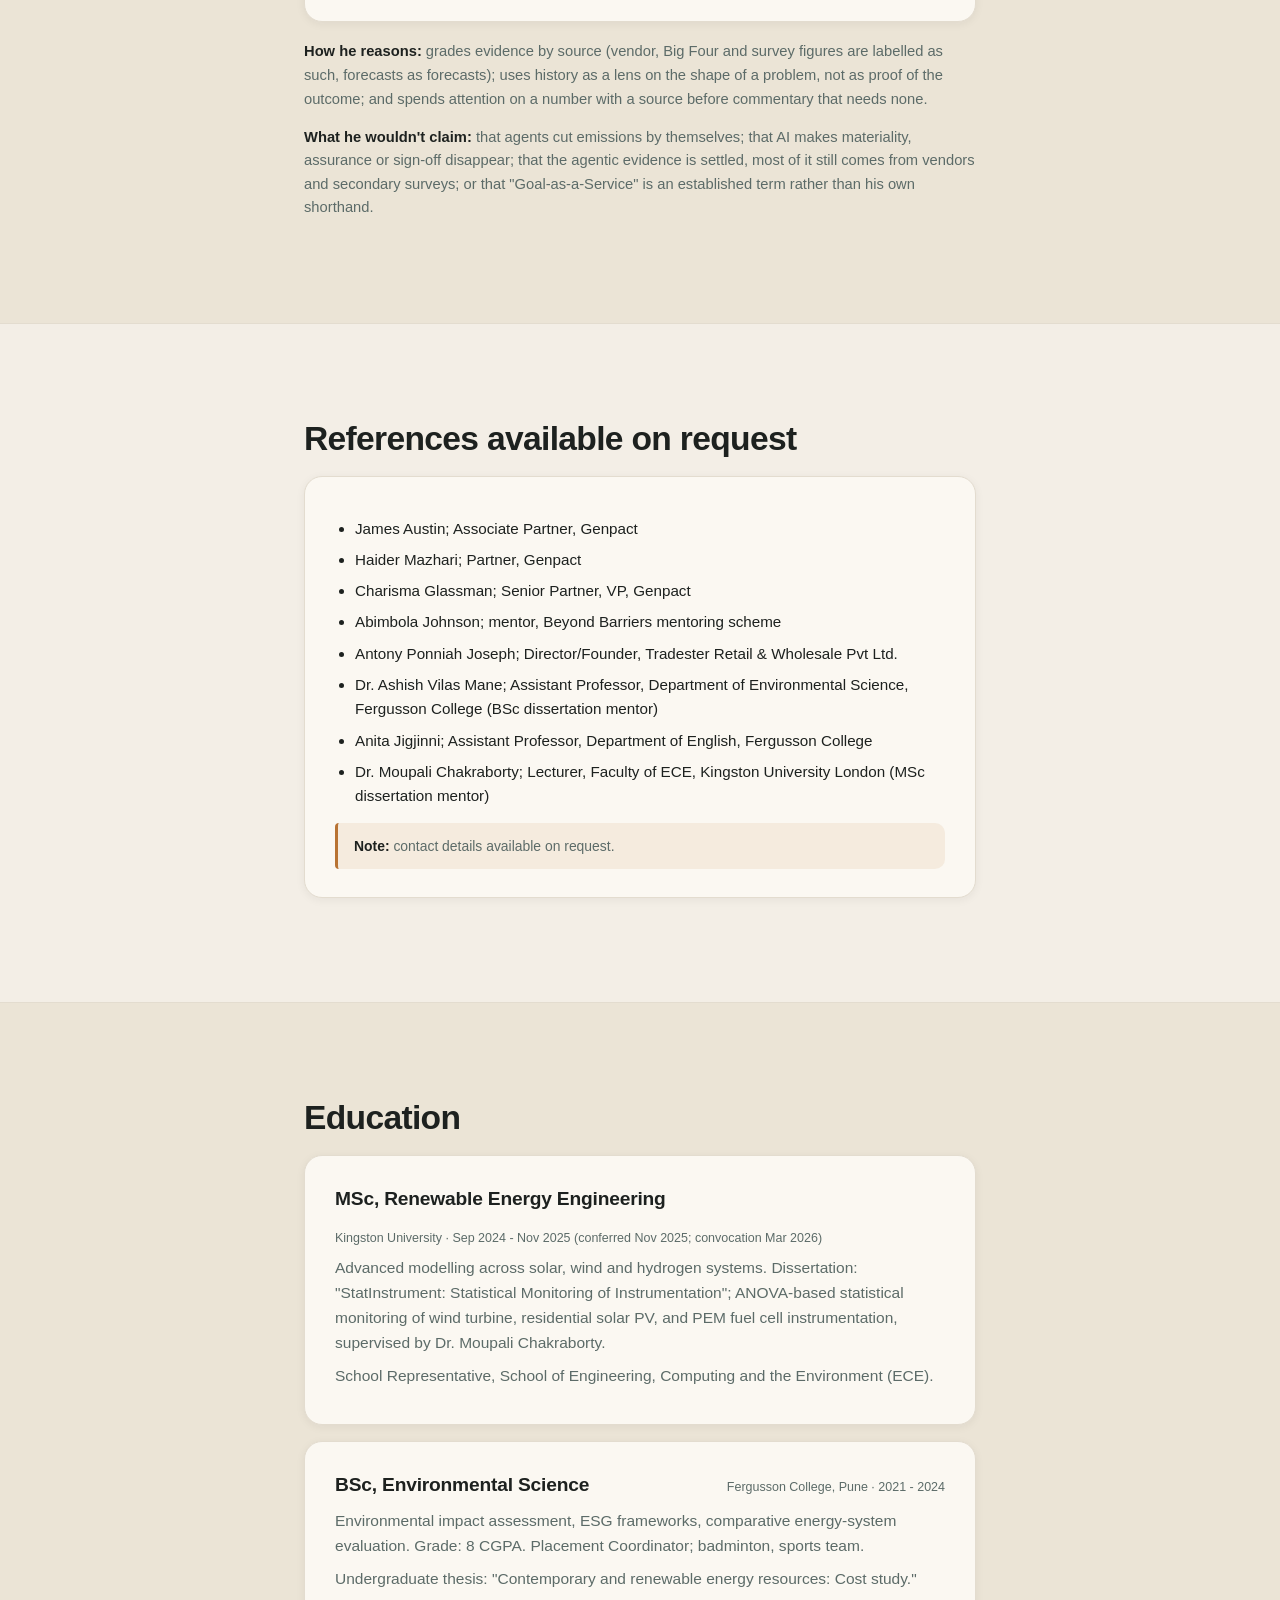
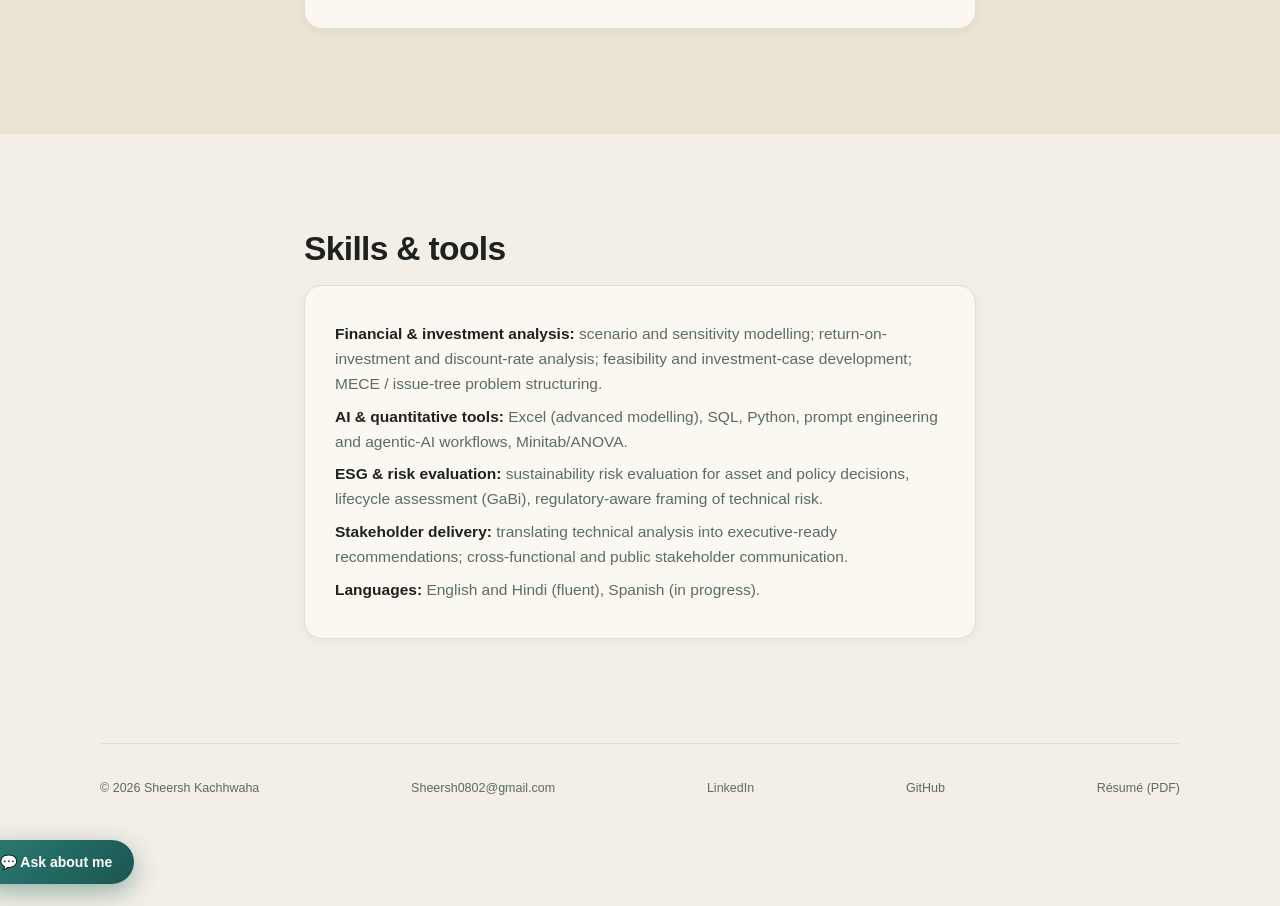
==== commit e27724fb: "Surface sustainability beliefs throughout the site narrative From My_Sustainability_Beliefs_One_Page" ====
--- a/about.html
+++ b/about.html
@@ -37,16 +37,38 @@
     <div class="wrap-narrow">
 
       <h2>Why</h2>
-      <p style="font-size:1.02rem;">Sheersh's starting point is renewable energy, not business. The pull came from watching where the world is actually heading: oil and gas carry a level of political controversy, pollution, and historical conflict over resources that he doesn't believe the next chapter of the energy story needs to repeat, while renewable energy is a far more believable growth story as the innovation gap keeps closing. An MSc in Renewable Energy Engineering from Kingston University and a BSc in Environmental Science from Fergusson College, Pune, both sit on that conviction rather than a conventional business track; and it still shapes how he reads a client problem. Sustainability isn't a department to consult once the real analysis is done; it's the lens the numbers get run through first.</p>
+      <p style="font-size:1.02rem;">Sheersh's starting point is renewable energy, not business. The pull came from watching where the world is actually heading: oil and gas carry a level of political controversy, pollution, and historical conflict over resources that he doesn't believe the next chapter of the energy story needs to repeat, while renewable energy is a far more believable growth story as the innovation gap keeps closing. An MSc in Renewable Energy Engineering from Kingston University and a BSc in Environmental Science from Fergusson College, Pune, both sit on that conviction rather than a conventional business track; and it still shapes how he reads a client problem. Sustainability isn't a department to consult once the real analysis is done; it's the lens the numbers get run through first. "ESG is dead" reads, to him, as a description of a label and some mandates, not of the exposure underneath; weather losses, supply-chain emissions and claim liability don't retreat just because the rules or the terminology do.</p>
 
       <h2 style="margin-top:32px;">How</h2>
-      <p style="font-size:1.02rem;">That conviction only matters if it survives contact with a spreadsheet. At Genpact, he supports structured, hypothesis-led analysis; MECE frameworks, issue trees; on cross-industry client advisory engagements, the same rigour he developed academically now tested in a live, client-facing setting. Independently, it shows up as a comparative investment case across renewable and conventional energy systems (CapEx, OpEx, LCOE, discount rate, carbon footprint), a lifecycle model spanning wind and solar assets, and a procurement analysis that turned system-efficiency modelling into a concrete material-substitution recommendation. He's increasingly applying AI-augmented and agentic workflows to that process; sped up without losing rigour; and treats technical detail and executive-ready narrative as two versions of the same output, not separate skills.</p>
+      <p style="font-size:1.02rem;">That conviction only matters if it survives contact with a spreadsheet. At Genpact, he supports structured, hypothesis-led analysis; MECE frameworks, issue trees; on cross-industry client advisory engagements, the same rigour he developed academically now tested in a live, client-facing setting. Independently, it shows up as a comparative investment case across renewable and conventional energy systems (CapEx, OpEx, LCOE, discount rate, carbon footprint), a lifecycle model spanning wind and solar assets, and a procurement analysis that turned system-efficiency modelling into a concrete material-substitution recommendation. He's increasingly applying AI-augmented and agentic workflows to that process; sped up without losing rigour; and treats technical detail and executive-ready narrative as two versions of the same output, not separate skills. The split he works to is specific: agents take the mechanical half; unit conversion, factor mapping, first drafts; while materiality, assurance and sign-off stay human, and every agent output is treated as a draft until a named person signs it. A number is expected to carry its source and the action it triggered, not just its total.</p>
 
       <h2 style="margin-top:32px;">Strategy</h2>
-      <p style="font-size:1.02rem;">The strategy is to keep sitting at the intersection of three things converging whether or not companies are ready for them: sustainability reporting, retail/CPG decision-making, and agentic AI. At Genpact, that means organising delivery across Finance, Real Estate, and Blueprinting &amp; Solution Identification workstreams, and presenting agentic, Goal-as-a-Service solutions to client stakeholders; work that has to be planned and sold as carefully as it's built. Independently, it means writing in public about where that intersection is actually heading (sheersh13.substack.com, now mostly ESG and sustainability reporting), and keeping the project portfolio quantified rather than aspirational; so a case for reallocating capital toward renewables, or automating ESG's mechanical work while keeping judgment human, rests on real numbers, not a trend he's chasing. He considers it never too late to go back to formal study again, and treats refining this thinking as a matter of course, not a one-time positioning exercise.</p>
+      <p style="font-size:1.02rem;">The strategy is to keep sitting at the intersection of three things converging whether or not companies are ready for them: sustainability reporting, retail/CPG decision-making, and agentic AI. At Genpact, that means organising delivery across Finance, Real Estate, and Blueprinting &amp; Solution Identification workstreams, and presenting agentic, Goal-as-a-Service solutions to client stakeholders; work that has to be planned and sold as carefully as it's built. Independently, it means writing in public about where that intersection is actually heading (sheersh13.substack.com, now mostly ESG and sustainability reporting), and keeping the project portfolio quantified rather than aspirational; so a case for reallocating capital toward renewables, or automating ESG's mechanical work while keeping judgment human, rests on real numbers, not a trend he's chasing. Value, in his view, compounds through shared infrastructure rather than one-off automation; a single data and agent layer that makes the next use case cheaper, not four separate projects that each pay once; and the same scrutiny applies to the tools doing the work, since AI earns trust through auditability and narrow, revocable authority, not by assertion. He considers it never too late to go back to formal study again, and treats refining this thinking as a matter of course, not a one-time positioning exercise.</p>
 
       <p style="margin-top:28px; font-size:0.92rem; color:var(--muted);">Outside of work, badminton sits alongside a deeper, ongoing interest in nutrition, diet, fitness and sport, one that traces back to watching his mother work as a nutritionist; it turns out to be directly useful in CPG and retail work, where understanding the product; and how a consumer actually experiences it once it's on the shelf; matters as much as understanding the client. He's also fluent in English and Hindi, and currently learning Spanish.</p>
 
+    </div>
+  </section>
+
+  <section>
+    <div class="wrap-narrow">
+      <h2>How I Think About Sustainability</h2>
+      <p style="font-size:0.95rem; color:var(--muted); margin-bottom:16px;">A working playbook, distilled from the Substack writing; nine beliefs, how the evidence gets weighed, and what he's careful not to claim.</p>
+      <div class="card">
+        <ol style="margin:0; padding-left:20px;">
+          <li style="margin-bottom:10px;"><strong>The risk outlives the brand.</strong> "ESG is dead" describes a label and some mandates, not exposure; weather losses, supply-chain emissions and claim liability didn't retreat with the rules.</li>
+          <li style="margin-bottom:10px;"><strong>Practice first, paper second.</strong> A report is the receipt for work that happened, not a substitute for it. Reporting without doing exposes a company to buyers, lenders and regulators; doing without reporting exposes it to the first customer who asks. See <a href="https://sheersh13.substack.com/p/the-wars-of-the-roses-why-sustainability" target="_blank" rel="noopener">"The Wars of the Roses"</a>.</li>
+          <li style="margin-bottom:10px;"><strong>Receipts beat reports.</strong> Every number should carry its source, its quality tier, and the action it triggered. Data is the binding constraint, and the biggest number, Scope 3, is usually the weakest.</li>
+          <li style="margin-bottom:10px;"><strong>Agents take the mechanical half; people keep the judgment half.</strong> Unit conversion, factor mapping, cross-framework translation and first drafts suit agents. Materiality, assurance and the signature stay human. See <a href="https://sheersh13.substack.com/p/can-agentic-ai-close-cpgs-esg-reporting" target="_blank" rel="noopener">"Can Agentic AI Close CPG's ESG Reporting Gap?"</a> and <a href="https://sheersh13.substack.com/p/beyond-the-reporting-chapter-mapping" target="_blank" rel="noopener">"Beyond the Reporting Chapter"</a>.</li>
+          <li style="margin-bottom:10px;"><strong>Delegate only with a verification loop.</strong> The fault line isn't AI versus humans, it's delegation with verification versus without. Every agent output is a draft until a named person signs it. See <a href="https://sheersh13.substack.com/p/the-judgment-trade-when-agentic-ai" target="_blank" rel="noopener">"The Judgment Trade"</a> and <a href="https://sheersh13.substack.com/p/the-singularity-tax-what-the-ai-boom" target="_blank" rel="noopener">"The Singularity Tax"</a>.</li>
+          <li style="margin-bottom:10px;"><strong>Value compounds only through shared infrastructure.</strong> One-off automations pay once; a shared data and agent layer lowers the cost of the next four. See <a href="https://sheersh13.substack.com/p/the-compounding-case-how-agentic" target="_blank" rel="noopener">"The Compounding Case"</a>.</li>
+          <li style="margin-bottom:10px;"><strong>Buy results someone independent can check.</strong> The move from seats to outcomes suits sustainability, but only once a company has defined its own numbers; a faster report isn't a better one. See <a href="https://sheersh13.substack.com/p/the-seat-is-dead-long-live-the-invoice" target="_blank" rel="noopener">"The Seat Is Dead, Long Live the Invoice"</a>.</li>
+          <li style="margin-bottom:10px;"><strong>Build standing systems, not annual campaigns.</strong> Always-on monitoring, a rotation between agents and people, and a named owner for every alert.</li>
+          <li style="margin-bottom:0;"><strong>Audit the AI as well.</strong> It has its own footprint, and it earns trust through auditability and narrow, revocable authority, not blind faith. See <a href="https://sheersh13.substack.com/p/the-singularity-tax-what-the-ai-boom" target="_blank" rel="noopener">"The Singularity Tax"</a> and <a href="https://sheersh13.substack.com/p/the-trust-threshold-how-consumers" target="_blank" rel="noopener">"The Trust Threshold"</a>.</li>
+        </ol>
+      </div>
+      <p style="font-size:0.92rem; color:var(--muted); margin-top:18px;"><strong style="color:var(--ink);">How he reasons:</strong> grades evidence by source (vendor, Big Four and survey figures are labelled as such, forecasts as forecasts); uses history as a lens on the shape of a problem, not as proof of the outcome; and spends attention on a number with a source before commentary that needs none.</p>
+      <p style="font-size:0.92rem; color:var(--muted);"><strong style="color:var(--ink);">What he wouldn't claim:</strong> that agents cut emissions by themselves; that AI makes materiality, assurance or sign-off disappear; that the agentic evidence is settled, most of it still comes from vendors and secondary surveys; or that "Goal-as-a-Service" is an established term rather than his own shorthand.</p>
     </div>
   </section>
 
--- a/styles.css
+++ b/styles.css
@@ -1,19 +1,19 @@
 /* The Sheersh Standard; shared stylesheet */
 
 :root {
-  --paper: #fbfbfd;
-  --surface: #ffffff;
-  --surface-2: #f5f5f7;
-  --ink: #1d1d1f;
-  --muted: #6e6e73;
-  --muted-2: #86868b;
-  --accent: #9C5B5E;
-  --accent-solid: #8C4A4E;
-  --accent-gradient: linear-gradient(135deg, #A55A62 0%, #8C4A4E 100%);
-  --accent-2: #a86b12;
-  --line: #e5e5ea;
-  --shadow-1: 0 2px 10px rgba(0,0,0,0.04);
-  --shadow-2: 0 16px 40px rgba(0,0,0,0.10);
+  --paper: #F3EEE6;
+  --surface: #FBF8F2;
+  --surface-2: #EBE4D6;
+  --ink: #1D211F;
+  --muted: #5C6B68;
+  --muted-2: #7D8A87;
+  --accent: #236B64;
+  --accent-solid: #1B5551;
+  --accent-gradient: linear-gradient(135deg, #2C7D75 0%, #1B5551 100%);
+  --accent-2: #B87333;
+  --line: #E3DCCF;
+  --shadow-1: 0 2px 10px rgba(29,33,31,0.06);
+  --shadow-2: 0 16px 40px rgba(29,33,31,0.12);
   --ease: cubic-bezier(0.28, 0.11, 0.32, 1);
   --font-display: -apple-system, BlinkMacSystemFont, 'SF Pro Display', 'Segoe UI', Roboto, Helvetica, Arial, sans-serif;
   --font-body: -apple-system, BlinkMacSystemFont, 'SF Pro Text', 'Segoe UI', Roboto, Helvetica, Arial, sans-serif;
@@ -22,30 +22,30 @@
 
 @media (prefers-color-scheme: dark) {
   :root:not([data-theme="light"]) {
-    --paper: #000000;
-    --surface: #1c1c1e;
-    --surface-2: #121214;
-    --ink: #f5f5f7;
-    --muted: #98989d;
-    --muted-2: #86868b;
-    --accent: #E3B0A6;
-    --accent-2: #d2a24c;
-    --line: rgba(255,255,255,0.14);
+    --paper: #0A0F0E;
+    --surface: #161D1B;
+    --surface-2: #1E2724;
+    --ink: #F3EEE6;
+    --muted: #9BA8A5;
+    --muted-2: #7D8A87;
+    --accent: #5BBBAE;
+    --accent-2: #D99A5B;
+    --line: rgba(243,238,230,0.14);
     --shadow-1: 0 2px 10px rgba(0,0,0,0.35);
     --shadow-2: 0 16px 40px rgba(0,0,0,0.5);
   }
 }
 
 :root[data-theme="dark"] {
-  --paper: #000000;
-  --surface: #1c1c1e;
-  --surface-2: #121214;
-  --ink: #f5f5f7;
-  --muted: #98989d;
-  --muted-2: #86868b;
-  --accent: #E3B0A6;
-  --accent-2: #d2a24c;
-  --line: rgba(255,255,255,0.14);
+  --paper: #0A0F0E;
+  --surface: #161D1B;
+  --surface-2: #1E2724;
+  --ink: #F3EEE6;
+  --muted: #9BA8A5;
+  --muted-2: #7D8A87;
+  --accent: #5BBBAE;
+  --accent-2: #D99A5B;
+  --line: rgba(243,238,230,0.14);
   --shadow-1: 0 2px 10px rgba(0,0,0,0.35);
   --shadow-2: 0 16px 40px rgba(0,0,0,0.5);
 }
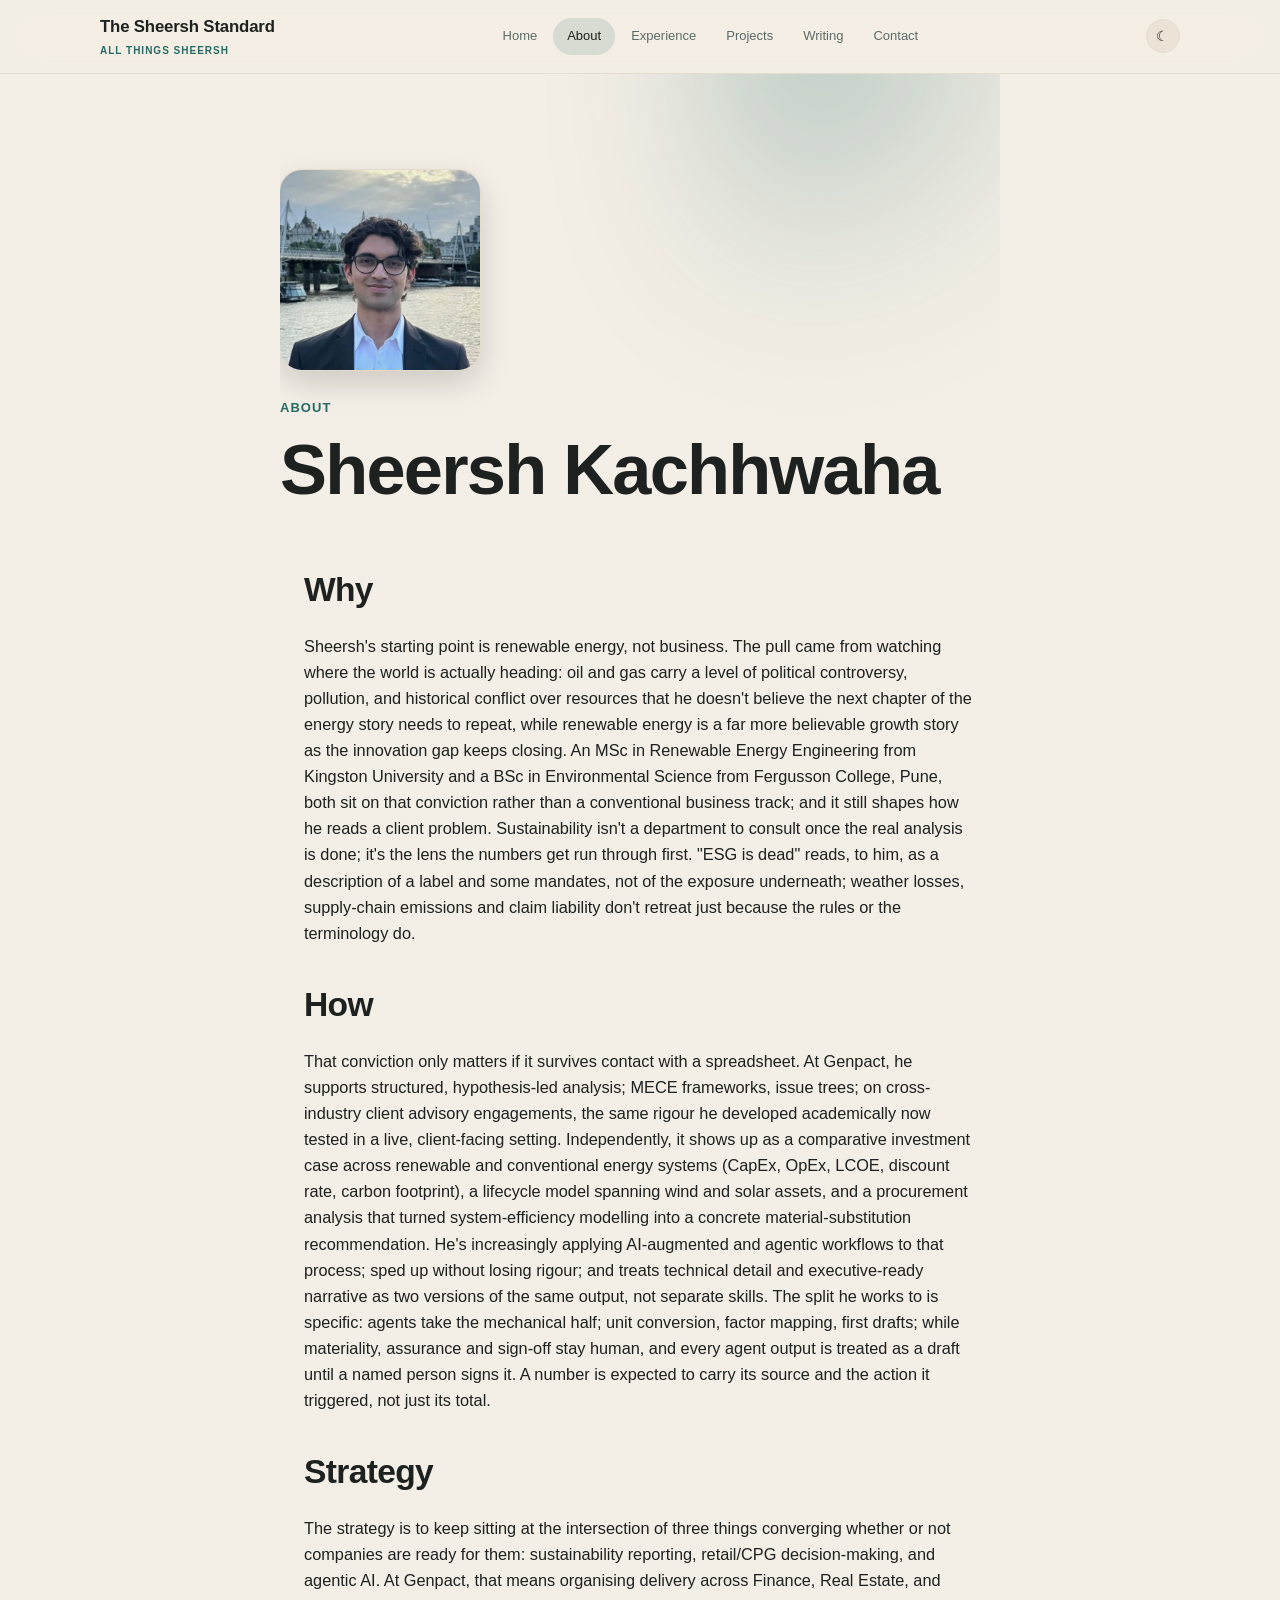
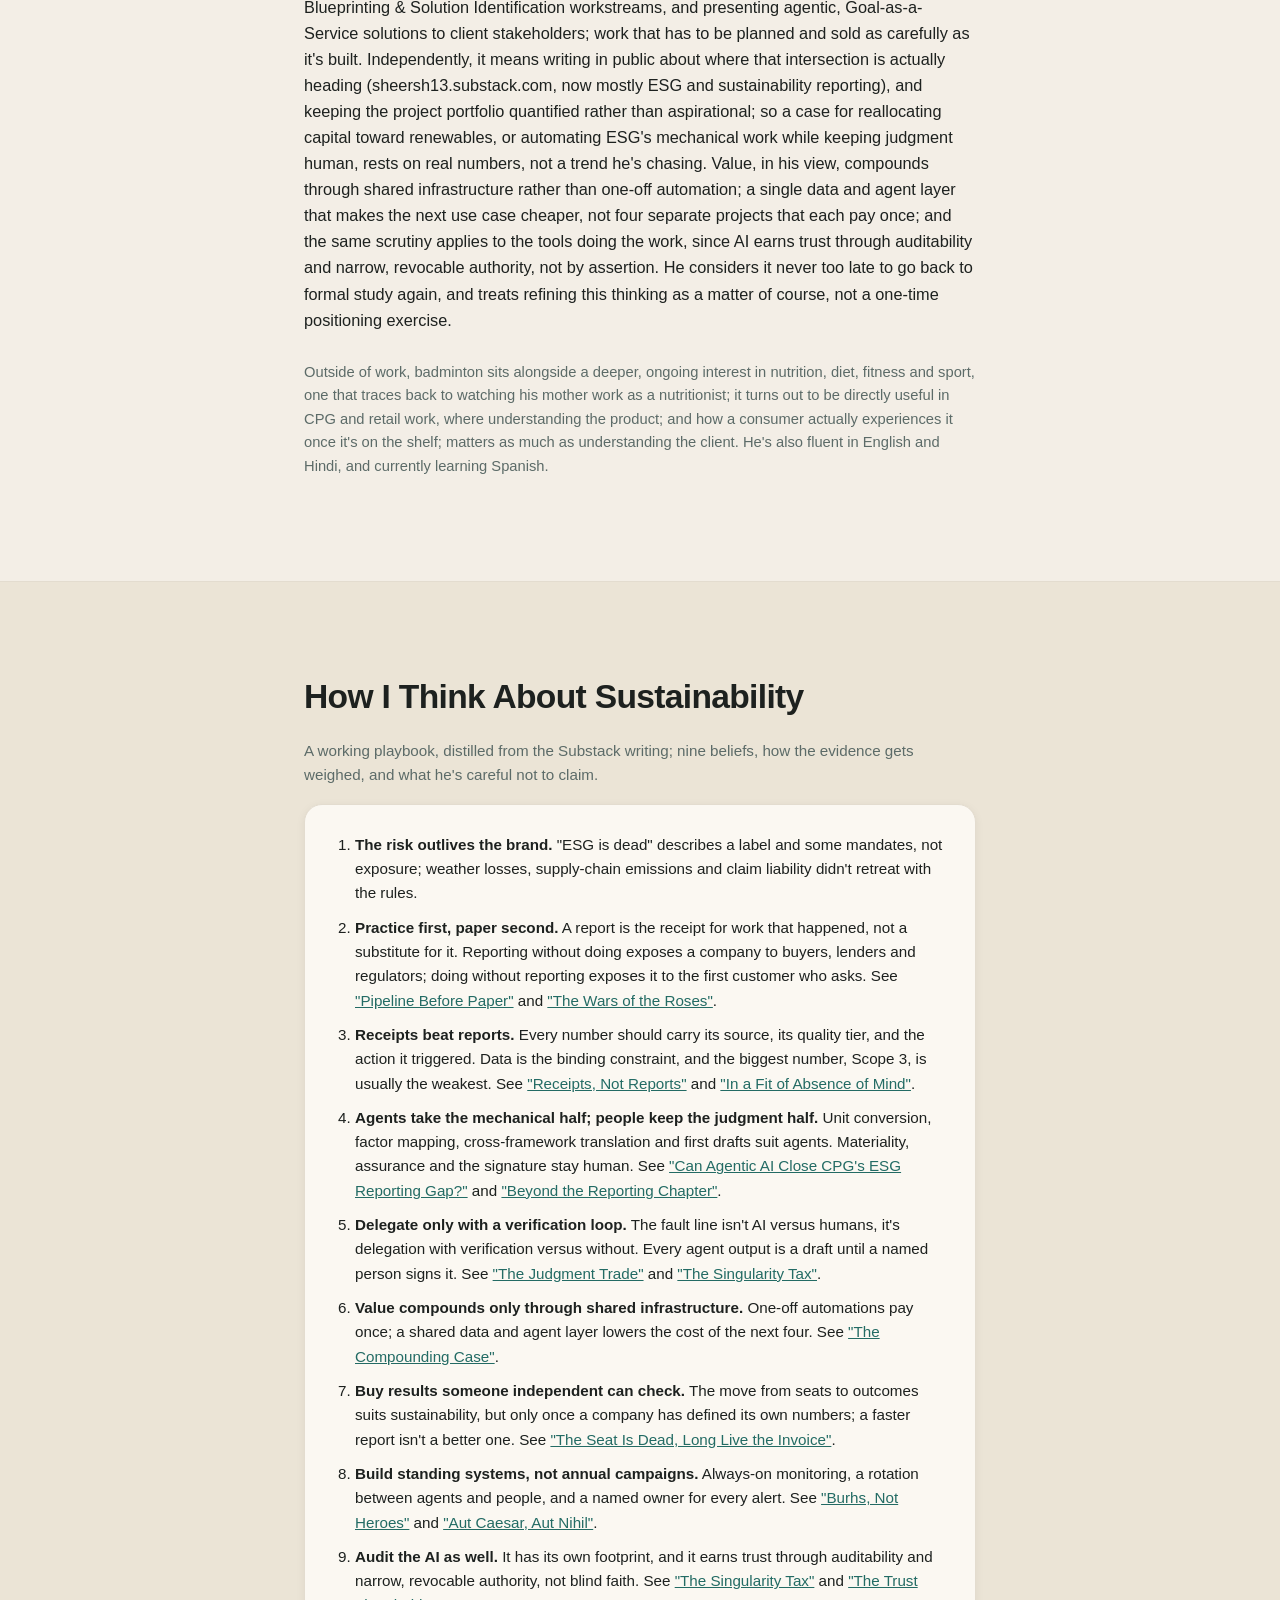
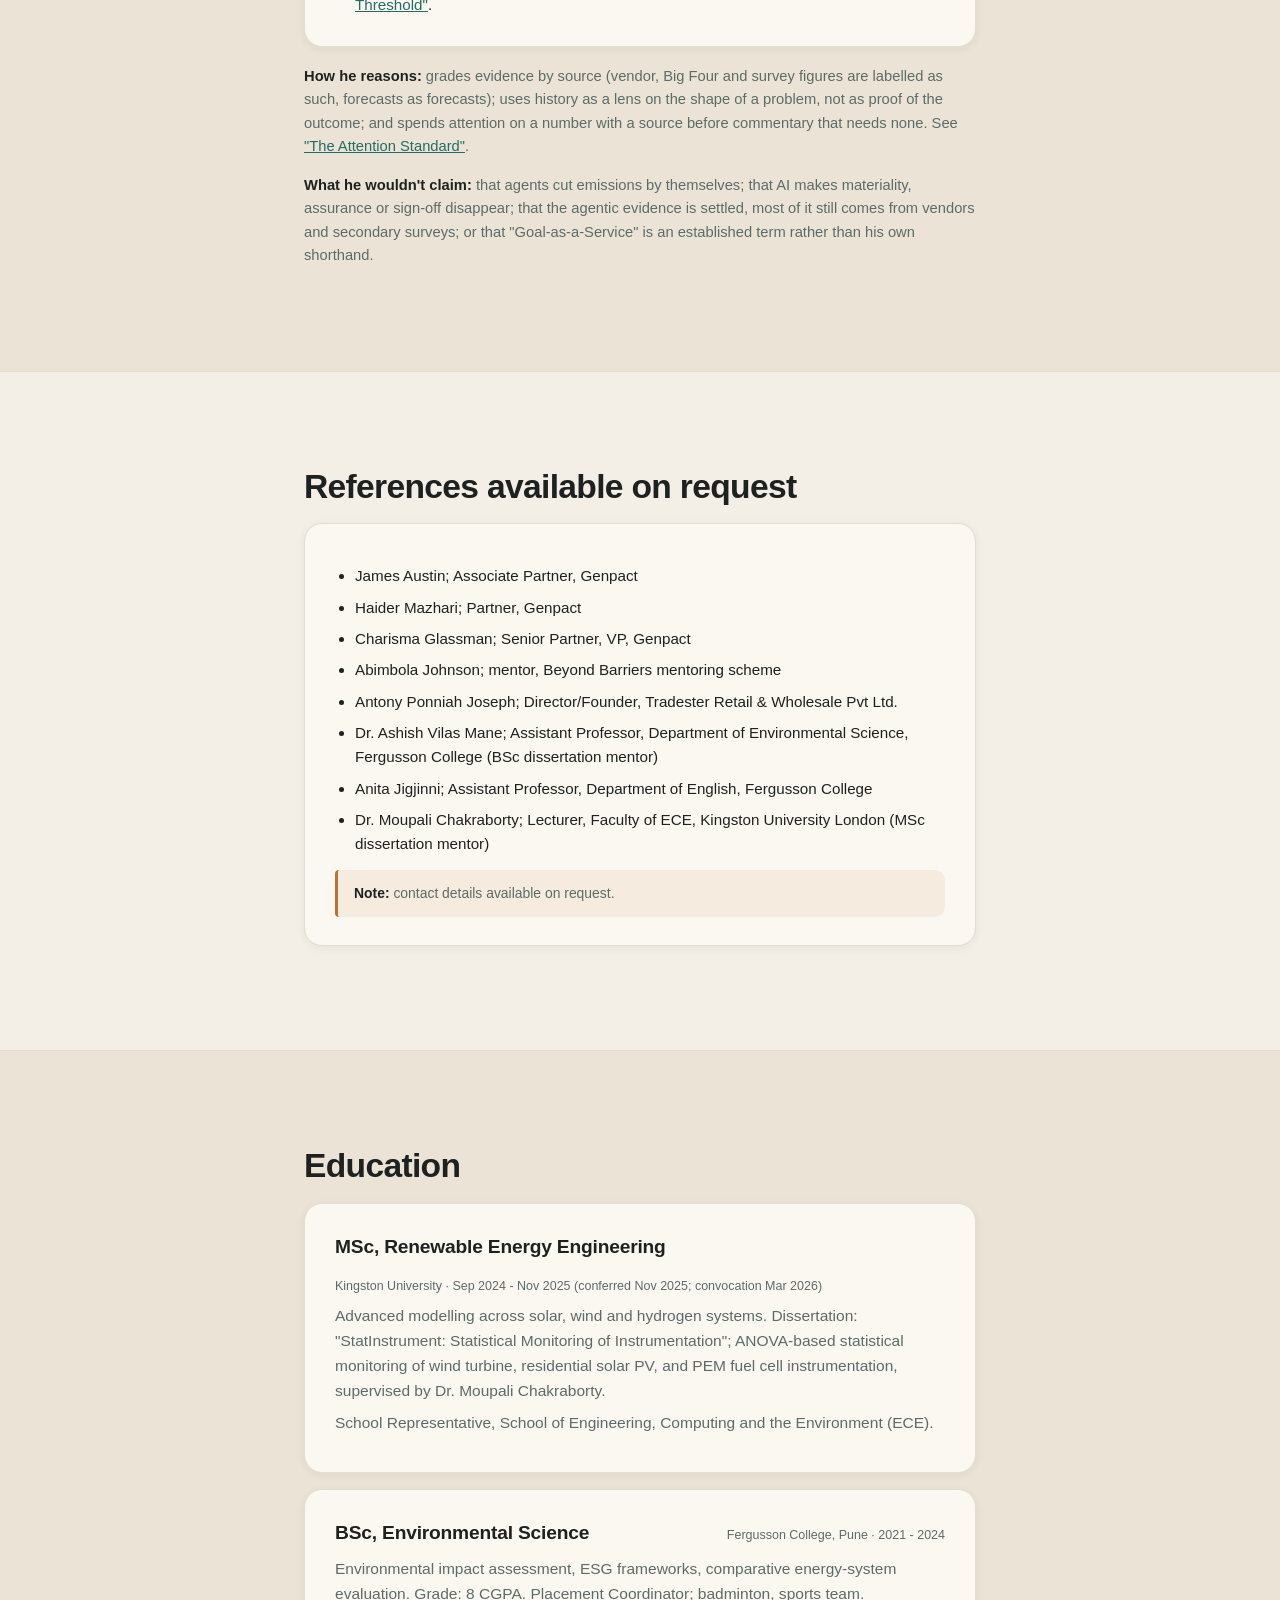
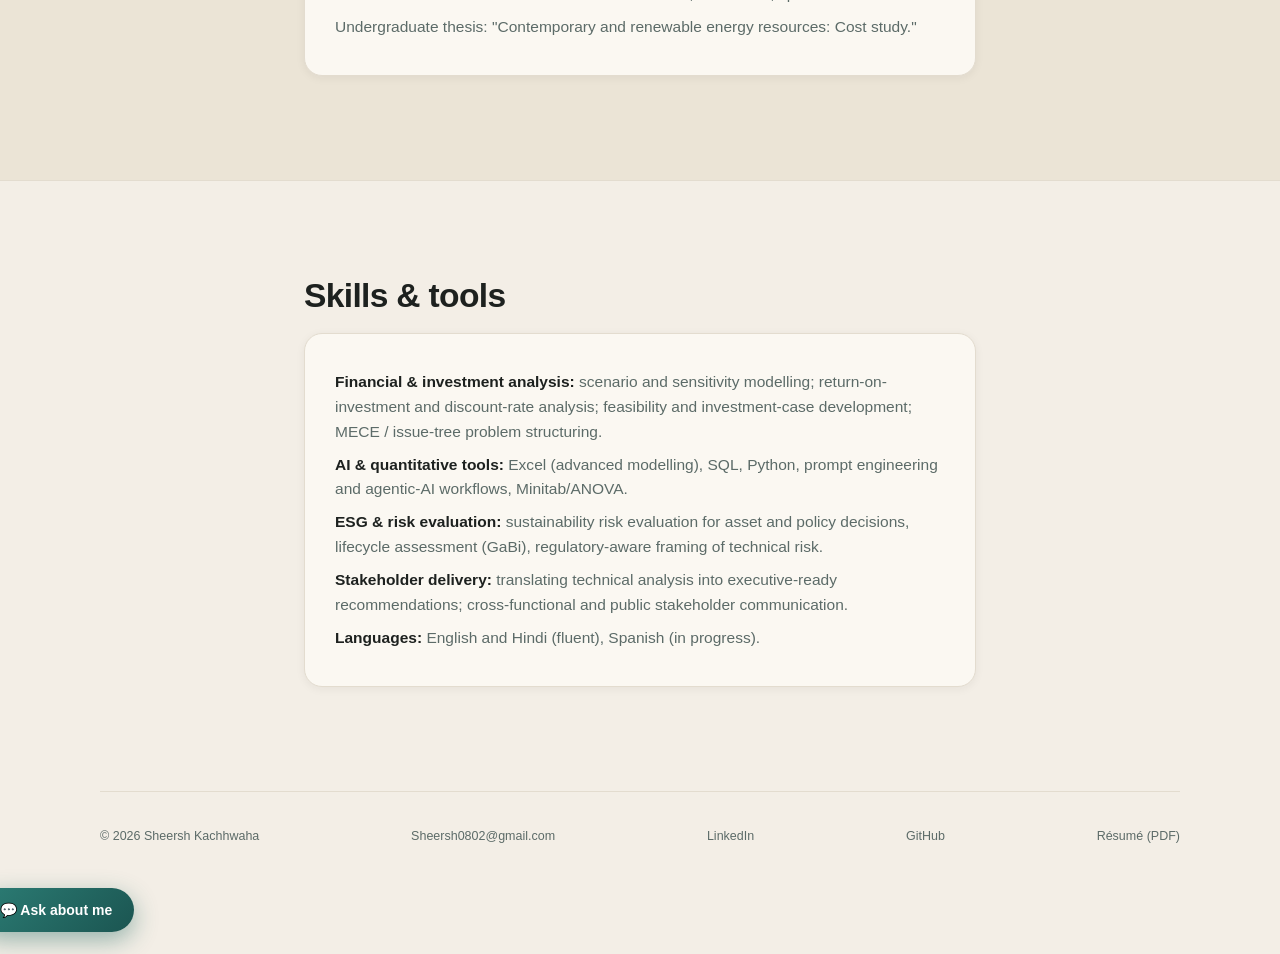
==== commit f966a18a: "Add 6 new sustainability/agentic-AI pieces Receipts Not Reports, The Attention Standard, Pipeline Be" ====
--- a/about.html
+++ b/about.html
@@ -57,17 +57,17 @@
       <div class="card">
         <ol style="margin:0; padding-left:20px;">
           <li style="margin-bottom:10px;"><strong>The risk outlives the brand.</strong> "ESG is dead" describes a label and some mandates, not exposure; weather losses, supply-chain emissions and claim liability didn't retreat with the rules.</li>
-          <li style="margin-bottom:10px;"><strong>Practice first, paper second.</strong> A report is the receipt for work that happened, not a substitute for it. Reporting without doing exposes a company to buyers, lenders and regulators; doing without reporting exposes it to the first customer who asks. See <a href="https://sheersh13.substack.com/p/the-wars-of-the-roses-why-sustainability" target="_blank" rel="noopener">"The Wars of the Roses"</a>.</li>
-          <li style="margin-bottom:10px;"><strong>Receipts beat reports.</strong> Every number should carry its source, its quality tier, and the action it triggered. Data is the binding constraint, and the biggest number, Scope 3, is usually the weakest.</li>
+          <li style="margin-bottom:10px;"><strong>Practice first, paper second.</strong> A report is the receipt for work that happened, not a substitute for it. Reporting without doing exposes a company to buyers, lenders and regulators; doing without reporting exposes it to the first customer who asks. See <a href="https://sheersh13.substack.com/p/pipeline-before-paper-what-the-anarchy" target="_blank" rel="noopener">"Pipeline Before Paper"</a> and <a href="https://sheersh13.substack.com/p/the-wars-of-the-roses-why-sustainability" target="_blank" rel="noopener">"The Wars of the Roses"</a>.</li>
+          <li style="margin-bottom:10px;"><strong>Receipts beat reports.</strong> Every number should carry its source, its quality tier, and the action it triggered. Data is the binding constraint, and the biggest number, Scope 3, is usually the weakest. See <a href="https://sheersh13.substack.com/p/receipts-not-reports-how-agentic" target="_blank" rel="noopener">"Receipts, Not Reports"</a> and <a href="https://sheersh13.substack.com/p/in-a-fit-of-absence-of-mind-how-data" target="_blank" rel="noopener">"In a Fit of Absence of Mind"</a>.</li>
           <li style="margin-bottom:10px;"><strong>Agents take the mechanical half; people keep the judgment half.</strong> Unit conversion, factor mapping, cross-framework translation and first drafts suit agents. Materiality, assurance and the signature stay human. See <a href="https://sheersh13.substack.com/p/can-agentic-ai-close-cpgs-esg-reporting" target="_blank" rel="noopener">"Can Agentic AI Close CPG's ESG Reporting Gap?"</a> and <a href="https://sheersh13.substack.com/p/beyond-the-reporting-chapter-mapping" target="_blank" rel="noopener">"Beyond the Reporting Chapter"</a>.</li>
           <li style="margin-bottom:10px;"><strong>Delegate only with a verification loop.</strong> The fault line isn't AI versus humans, it's delegation with verification versus without. Every agent output is a draft until a named person signs it. See <a href="https://sheersh13.substack.com/p/the-judgment-trade-when-agentic-ai" target="_blank" rel="noopener">"The Judgment Trade"</a> and <a href="https://sheersh13.substack.com/p/the-singularity-tax-what-the-ai-boom" target="_blank" rel="noopener">"The Singularity Tax"</a>.</li>
           <li style="margin-bottom:10px;"><strong>Value compounds only through shared infrastructure.</strong> One-off automations pay once; a shared data and agent layer lowers the cost of the next four. See <a href="https://sheersh13.substack.com/p/the-compounding-case-how-agentic" target="_blank" rel="noopener">"The Compounding Case"</a>.</li>
           <li style="margin-bottom:10px;"><strong>Buy results someone independent can check.</strong> The move from seats to outcomes suits sustainability, but only once a company has defined its own numbers; a faster report isn't a better one. See <a href="https://sheersh13.substack.com/p/the-seat-is-dead-long-live-the-invoice" target="_blank" rel="noopener">"The Seat Is Dead, Long Live the Invoice"</a>.</li>
-          <li style="margin-bottom:10px;"><strong>Build standing systems, not annual campaigns.</strong> Always-on monitoring, a rotation between agents and people, and a named owner for every alert.</li>
+          <li style="margin-bottom:10px;"><strong>Build standing systems, not annual campaigns.</strong> Always-on monitoring, a rotation between agents and people, and a named owner for every alert. See <a href="https://sheersh13.substack.com/p/burhs-not-heroes-why-sustainability" target="_blank" rel="noopener">"Burhs, Not Heroes"</a> and <a href="https://sheersh13.substack.com/p/aut-caesar-aut-nihil-agentic-ai-can" target="_blank" rel="noopener">"Aut Caesar, Aut Nihil"</a>.</li>
           <li style="margin-bottom:0;"><strong>Audit the AI as well.</strong> It has its own footprint, and it earns trust through auditability and narrow, revocable authority, not blind faith. See <a href="https://sheersh13.substack.com/p/the-singularity-tax-what-the-ai-boom" target="_blank" rel="noopener">"The Singularity Tax"</a> and <a href="https://sheersh13.substack.com/p/the-trust-threshold-how-consumers" target="_blank" rel="noopener">"The Trust Threshold"</a>.</li>
         </ol>
       </div>
-      <p style="font-size:0.92rem; color:var(--muted); margin-top:18px;"><strong style="color:var(--ink);">How he reasons:</strong> grades evidence by source (vendor, Big Four and survey figures are labelled as such, forecasts as forecasts); uses history as a lens on the shape of a problem, not as proof of the outcome; and spends attention on a number with a source before commentary that needs none.</p>
+      <p style="font-size:0.92rem; color:var(--muted); margin-top:18px;"><strong style="color:var(--ink);">How he reasons:</strong> grades evidence by source (vendor, Big Four and survey figures are labelled as such, forecasts as forecasts); uses history as a lens on the shape of a problem, not as proof of the outcome; and spends attention on a number with a source before commentary that needs none. See <a href="https://sheersh13.substack.com/p/the-attention-standard-why-the-worlds" target="_blank" rel="noopener">"The Attention Standard"</a>.</p>
       <p style="font-size:0.92rem; color:var(--muted);"><strong style="color:var(--ink);">What he wouldn't claim:</strong> that agents cut emissions by themselves; that AI makes materiality, assurance or sign-off disappear; that the agentic evidence is settled, most of it still comes from vendors and secondary surveys; or that "Goal-as-a-Service" is an established term rather than his own shorthand.</p>
     </div>
   </section>
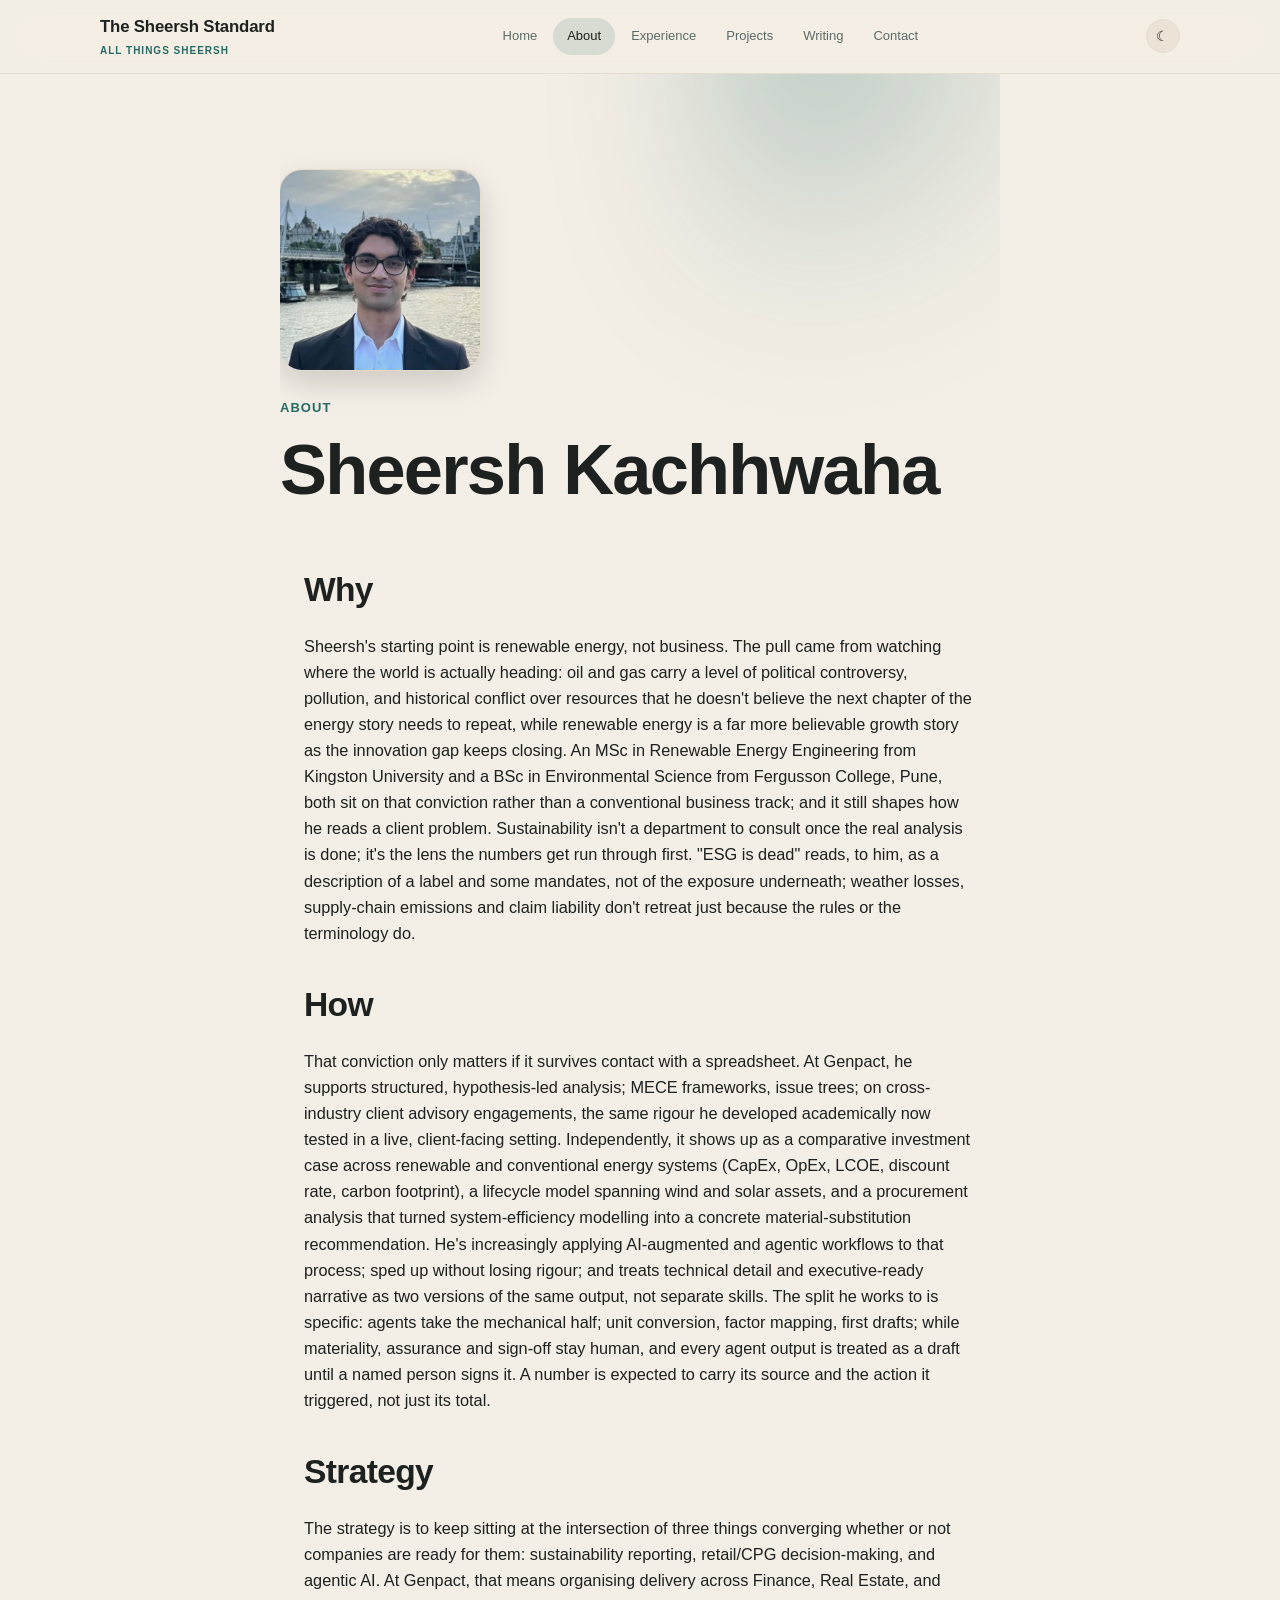
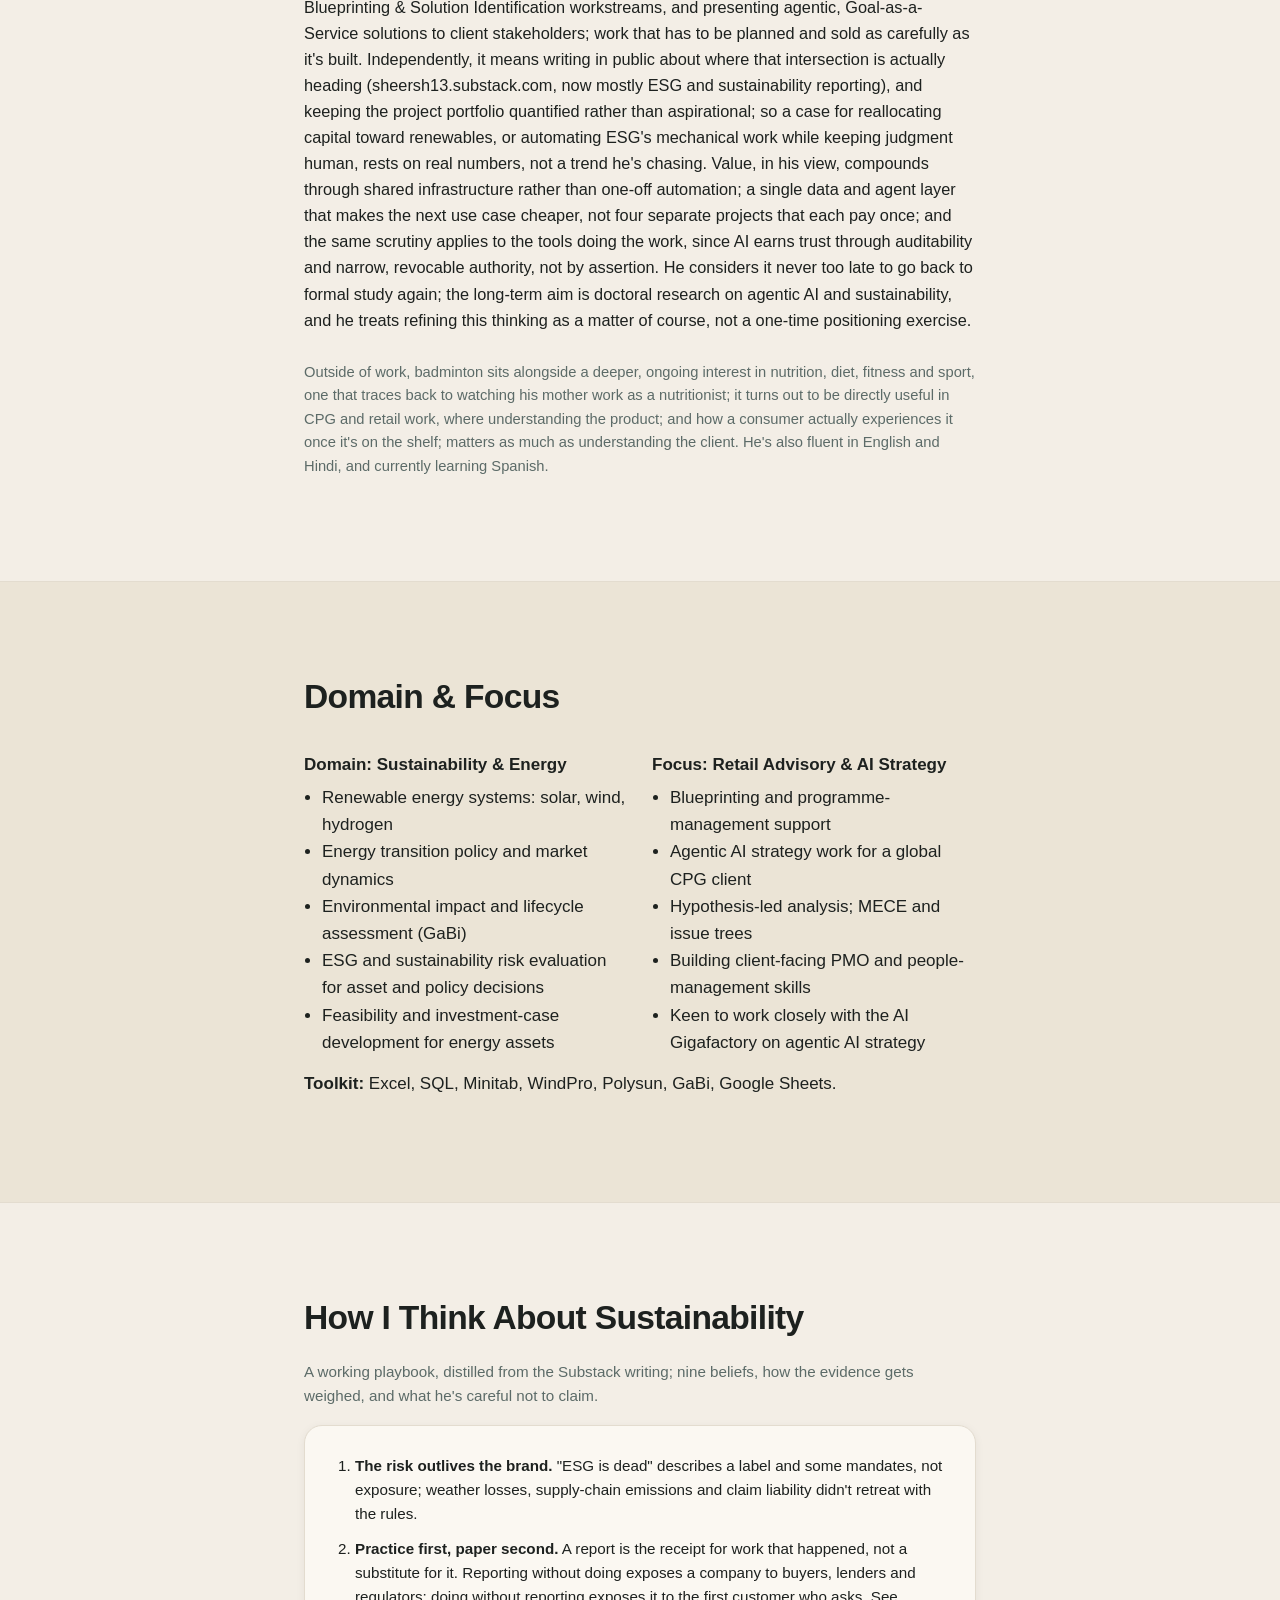
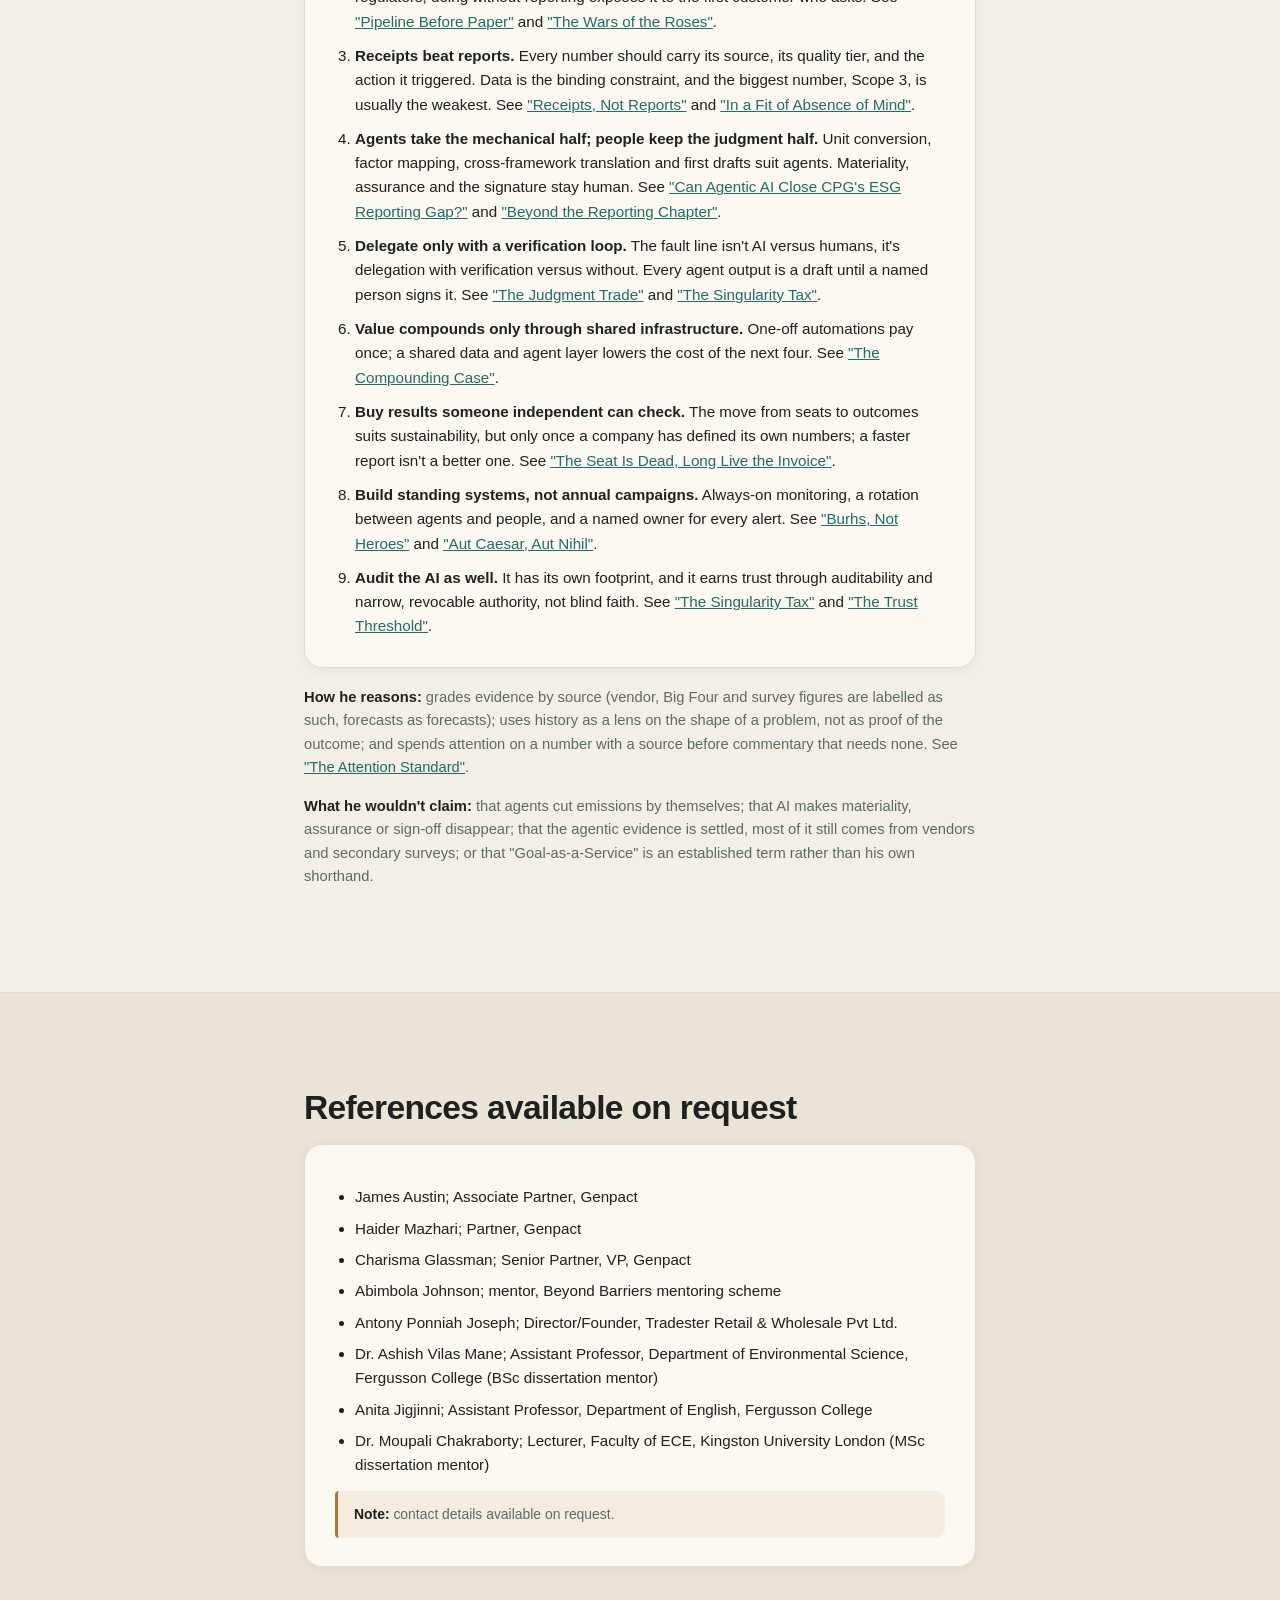
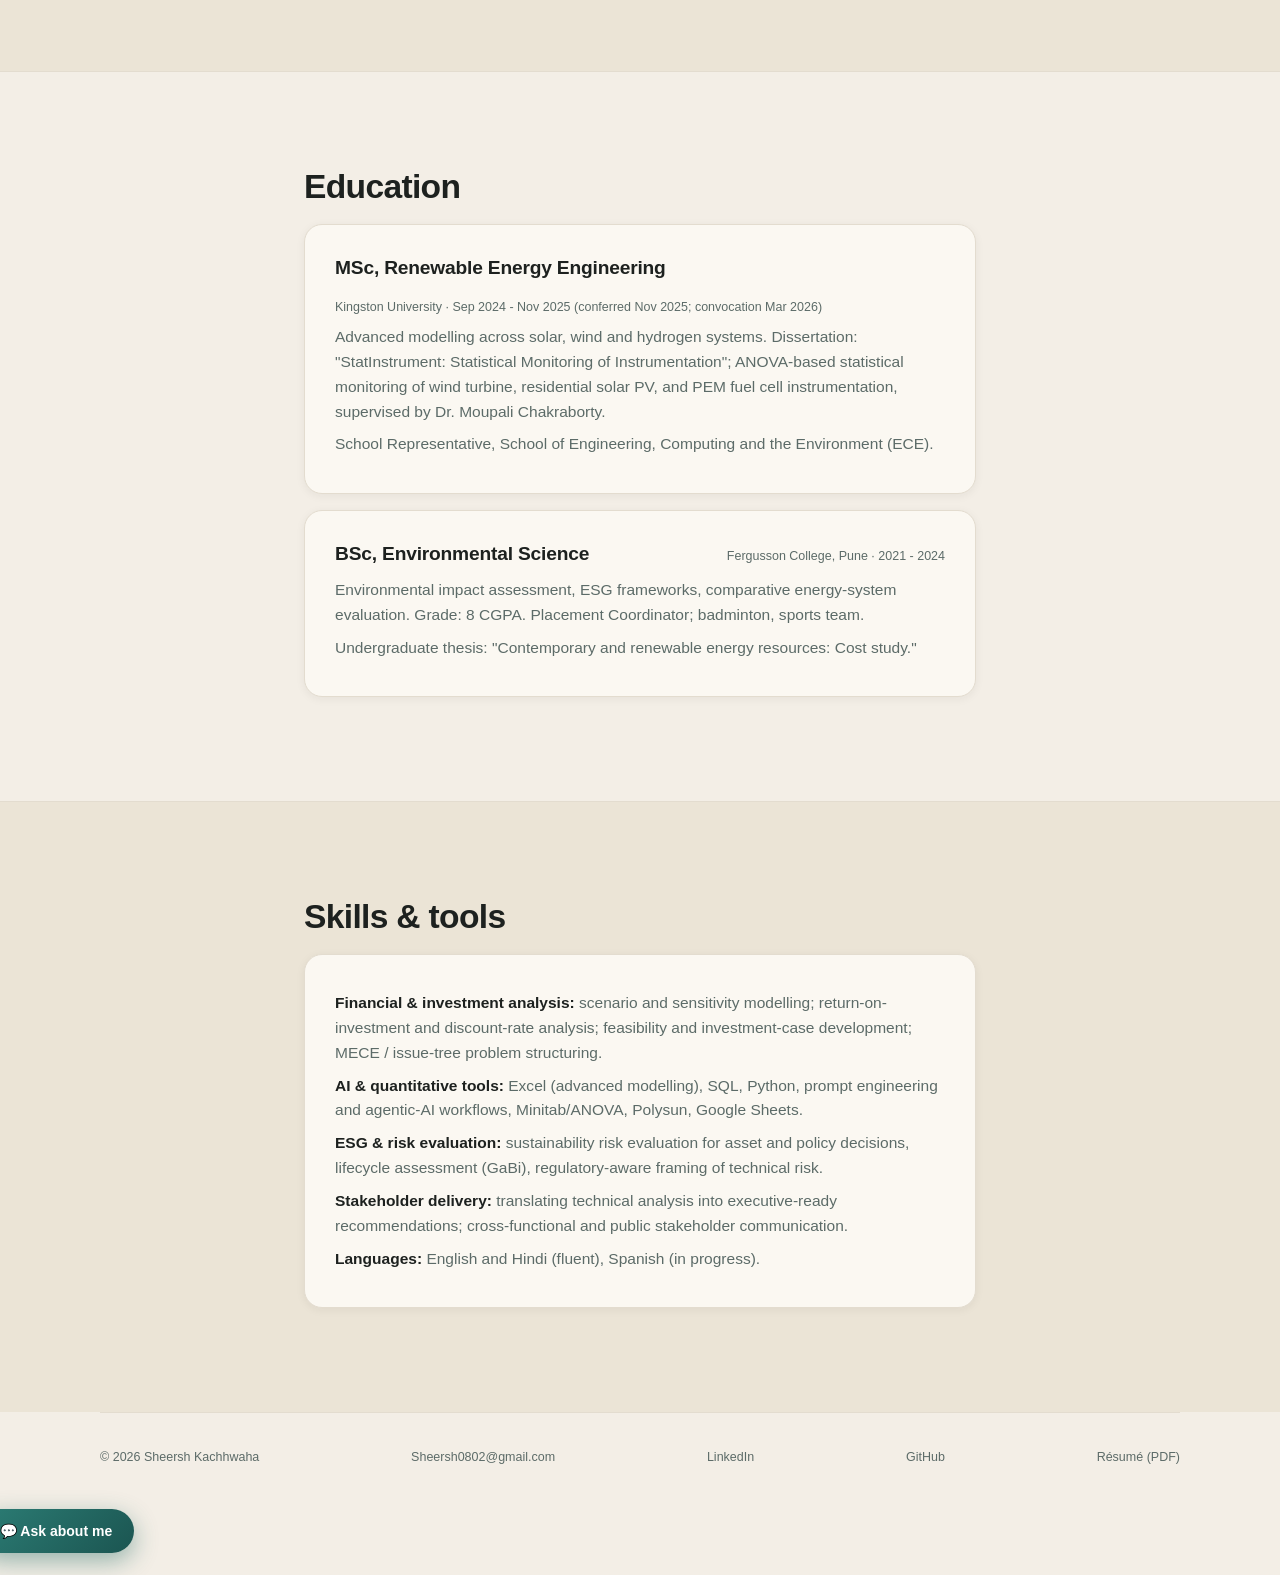
==== commit e17e16f3: "Propagate CV updates to the live site Per request, the new CV content now lives on the site too, not" ====
--- a/about.html
+++ b/about.html
@@ -43,10 +43,39 @@
       <p style="font-size:1.02rem;">That conviction only matters if it survives contact with a spreadsheet. At Genpact, he supports structured, hypothesis-led analysis; MECE frameworks, issue trees; on cross-industry client advisory engagements, the same rigour he developed academically now tested in a live, client-facing setting. Independently, it shows up as a comparative investment case across renewable and conventional energy systems (CapEx, OpEx, LCOE, discount rate, carbon footprint), a lifecycle model spanning wind and solar assets, and a procurement analysis that turned system-efficiency modelling into a concrete material-substitution recommendation. He's increasingly applying AI-augmented and agentic workflows to that process; sped up without losing rigour; and treats technical detail and executive-ready narrative as two versions of the same output, not separate skills. The split he works to is specific: agents take the mechanical half; unit conversion, factor mapping, first drafts; while materiality, assurance and sign-off stay human, and every agent output is treated as a draft until a named person signs it. A number is expected to carry its source and the action it triggered, not just its total.</p>
 
       <h2 style="margin-top:32px;">Strategy</h2>
-      <p style="font-size:1.02rem;">The strategy is to keep sitting at the intersection of three things converging whether or not companies are ready for them: sustainability reporting, retail/CPG decision-making, and agentic AI. At Genpact, that means organising delivery across Finance, Real Estate, and Blueprinting &amp; Solution Identification workstreams, and presenting agentic, Goal-as-a-Service solutions to client stakeholders; work that has to be planned and sold as carefully as it's built. Independently, it means writing in public about where that intersection is actually heading (sheersh13.substack.com, now mostly ESG and sustainability reporting), and keeping the project portfolio quantified rather than aspirational; so a case for reallocating capital toward renewables, or automating ESG's mechanical work while keeping judgment human, rests on real numbers, not a trend he's chasing. Value, in his view, compounds through shared infrastructure rather than one-off automation; a single data and agent layer that makes the next use case cheaper, not four separate projects that each pay once; and the same scrutiny applies to the tools doing the work, since AI earns trust through auditability and narrow, revocable authority, not by assertion. He considers it never too late to go back to formal study again, and treats refining this thinking as a matter of course, not a one-time positioning exercise.</p>
+      <p style="font-size:1.02rem;">The strategy is to keep sitting at the intersection of three things converging whether or not companies are ready for them: sustainability reporting, retail/CPG decision-making, and agentic AI. At Genpact, that means organising delivery across Finance, Real Estate, and Blueprinting &amp; Solution Identification workstreams, and presenting agentic, Goal-as-a-Service solutions to client stakeholders; work that has to be planned and sold as carefully as it's built. Independently, it means writing in public about where that intersection is actually heading (sheersh13.substack.com, now mostly ESG and sustainability reporting), and keeping the project portfolio quantified rather than aspirational; so a case for reallocating capital toward renewables, or automating ESG's mechanical work while keeping judgment human, rests on real numbers, not a trend he's chasing. Value, in his view, compounds through shared infrastructure rather than one-off automation; a single data and agent layer that makes the next use case cheaper, not four separate projects that each pay once; and the same scrutiny applies to the tools doing the work, since AI earns trust through auditability and narrow, revocable authority, not by assertion. He considers it never too late to go back to formal study again; the long-term aim is doctoral research on agentic AI and sustainability, and he treats refining this thinking as a matter of course, not a one-time positioning exercise.</p>
 
       <p style="margin-top:28px; font-size:0.92rem; color:var(--muted);">Outside of work, badminton sits alongside a deeper, ongoing interest in nutrition, diet, fitness and sport, one that traces back to watching his mother work as a nutritionist; it turns out to be directly useful in CPG and retail work, where understanding the product; and how a consumer actually experiences it once it's on the shelf; matters as much as understanding the client. He's also fluent in English and Hindi, and currently learning Spanish.</p>
 
+    </div>
+  </section>
+
+  <section>
+    <div class="wrap-narrow">
+      <h2>Domain &amp; Focus</h2>
+      <div style="display:flex; flex-wrap:wrap; gap:24px;">
+        <div style="flex:1 1 260px;">
+          <p style="font-weight:600; margin-bottom:6px;">Domain: Sustainability &amp; Energy</p>
+          <ul style="margin:0 0 0 18px; padding:0;">
+            <li>Renewable energy systems: solar, wind, hydrogen</li>
+            <li>Energy transition policy and market dynamics</li>
+            <li>Environmental impact and lifecycle assessment (GaBi)</li>
+            <li>ESG and sustainability risk evaluation for asset and policy decisions</li>
+            <li>Feasibility and investment-case development for energy assets</li>
+          </ul>
+        </div>
+        <div style="flex:1 1 260px;">
+          <p style="font-weight:600; margin-bottom:6px;">Focus: Retail Advisory &amp; AI Strategy</p>
+          <ul style="margin:0 0 0 18px; padding:0;">
+            <li>Blueprinting and programme-management support</li>
+            <li>Agentic AI strategy work for a global CPG client</li>
+            <li>Hypothesis-led analysis; MECE and issue trees</li>
+            <li>Building client-facing PMO and people-management skills</li>
+            <li>Keen to work closely with the AI Gigafactory on agentic AI strategy</li>
+          </ul>
+        </div>
+      </div>
+      <p style="margin-top:14px;"><strong style="color:var(--ink);">Toolkit:</strong> Excel, SQL, Minitab, WindPro, Polysun, GaBi, Google Sheets.</p>
     </div>
   </section>
 
@@ -118,7 +147,7 @@
       <h2>Skills &amp; tools</h2>
       <div class="card">
         <p><strong style="color:var(--ink);">Financial &amp; investment analysis:</strong> scenario and sensitivity modelling; return-on-investment and discount-rate analysis; feasibility and investment-case development; MECE / issue-tree problem structuring.</p>
-        <p><strong style="color:var(--ink);">AI &amp; quantitative tools:</strong> Excel (advanced modelling), SQL, Python, prompt engineering and agentic-AI workflows, Minitab/ANOVA.</p>
+        <p><strong style="color:var(--ink);">AI &amp; quantitative tools:</strong> Excel (advanced modelling), SQL, Python, prompt engineering and agentic-AI workflows, Minitab/ANOVA, Polysun, Google Sheets.</p>
         <p><strong style="color:var(--ink);">ESG &amp; risk evaluation:</strong> sustainability risk evaluation for asset and policy decisions, lifecycle assessment (GaBi), regulatory-aware framing of technical risk.</p>
         <p><strong style="color:var(--ink);">Stakeholder delivery:</strong> translating technical analysis into executive-ready recommendations; cross-functional and public stakeholder communication.</p>
         <p><strong style="color:var(--ink);">Languages:</strong> English and Hindi (fluent), Spanish (in progress).</p>
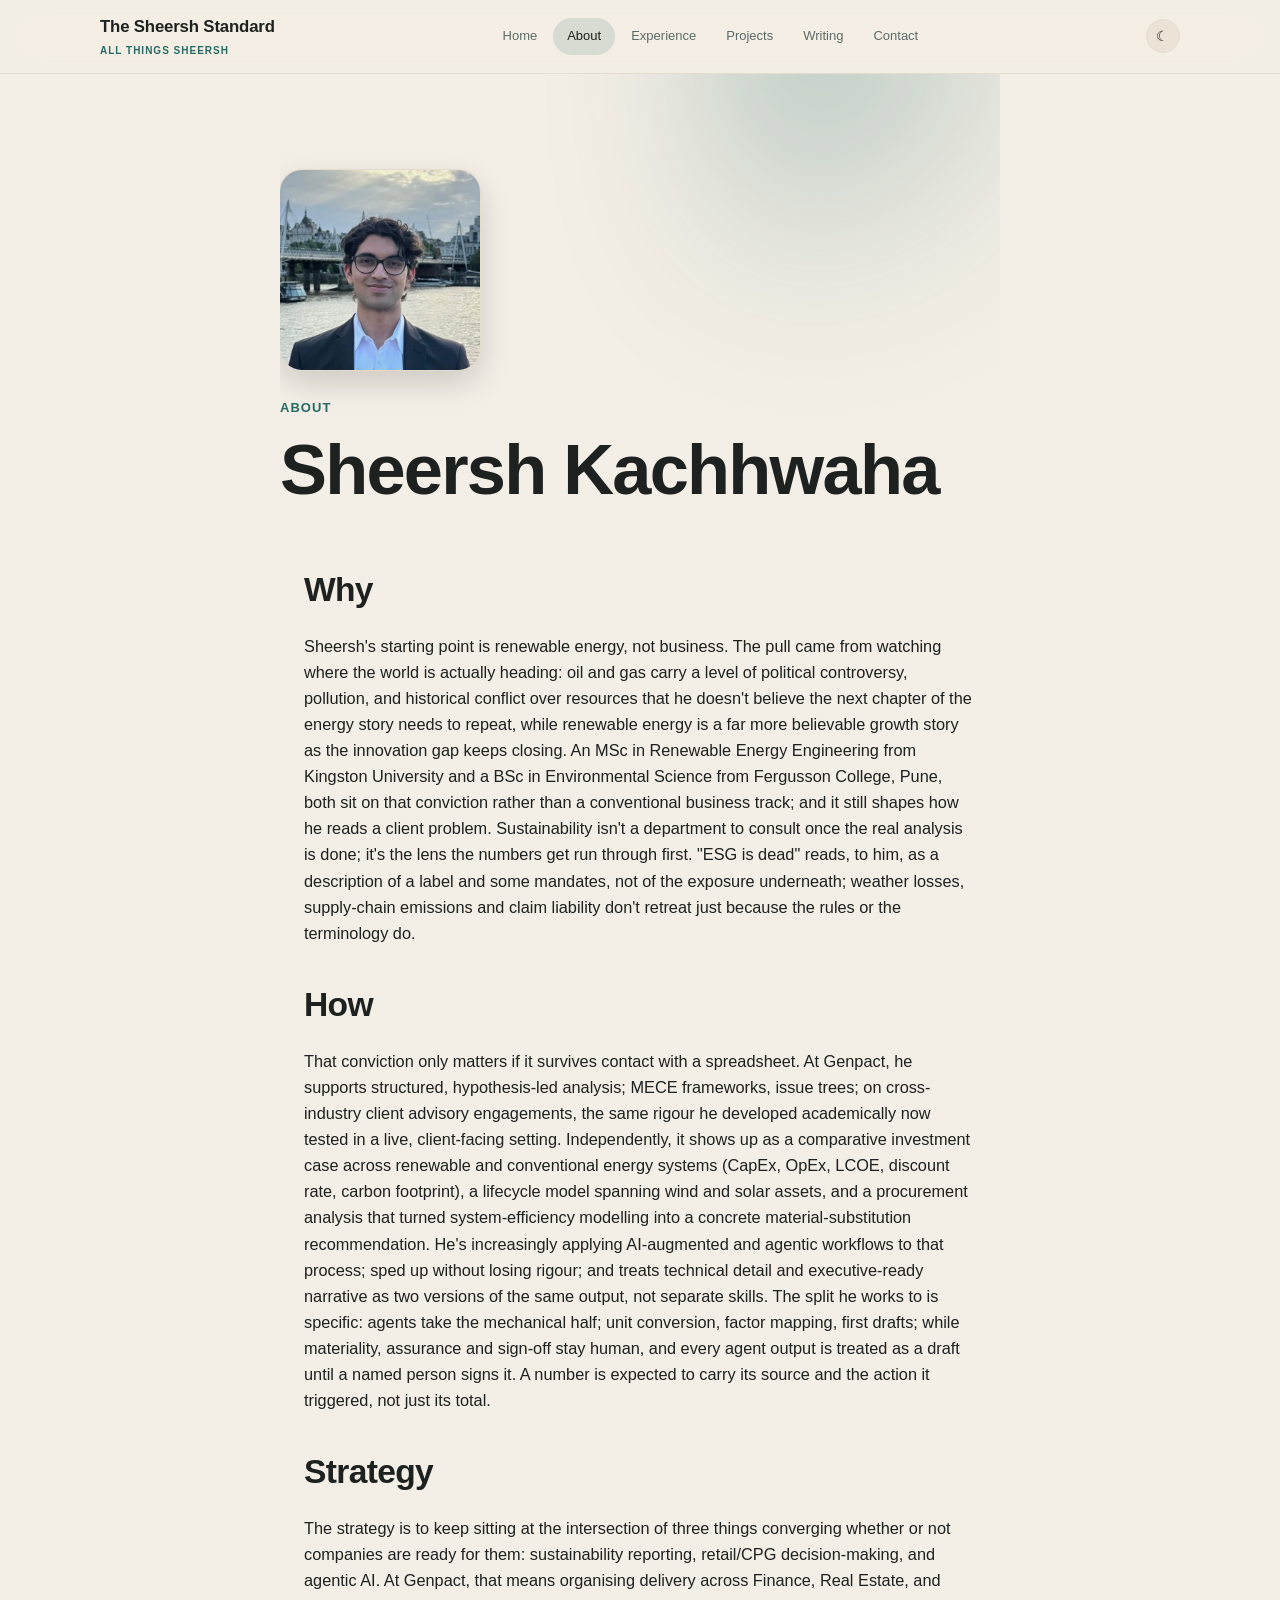
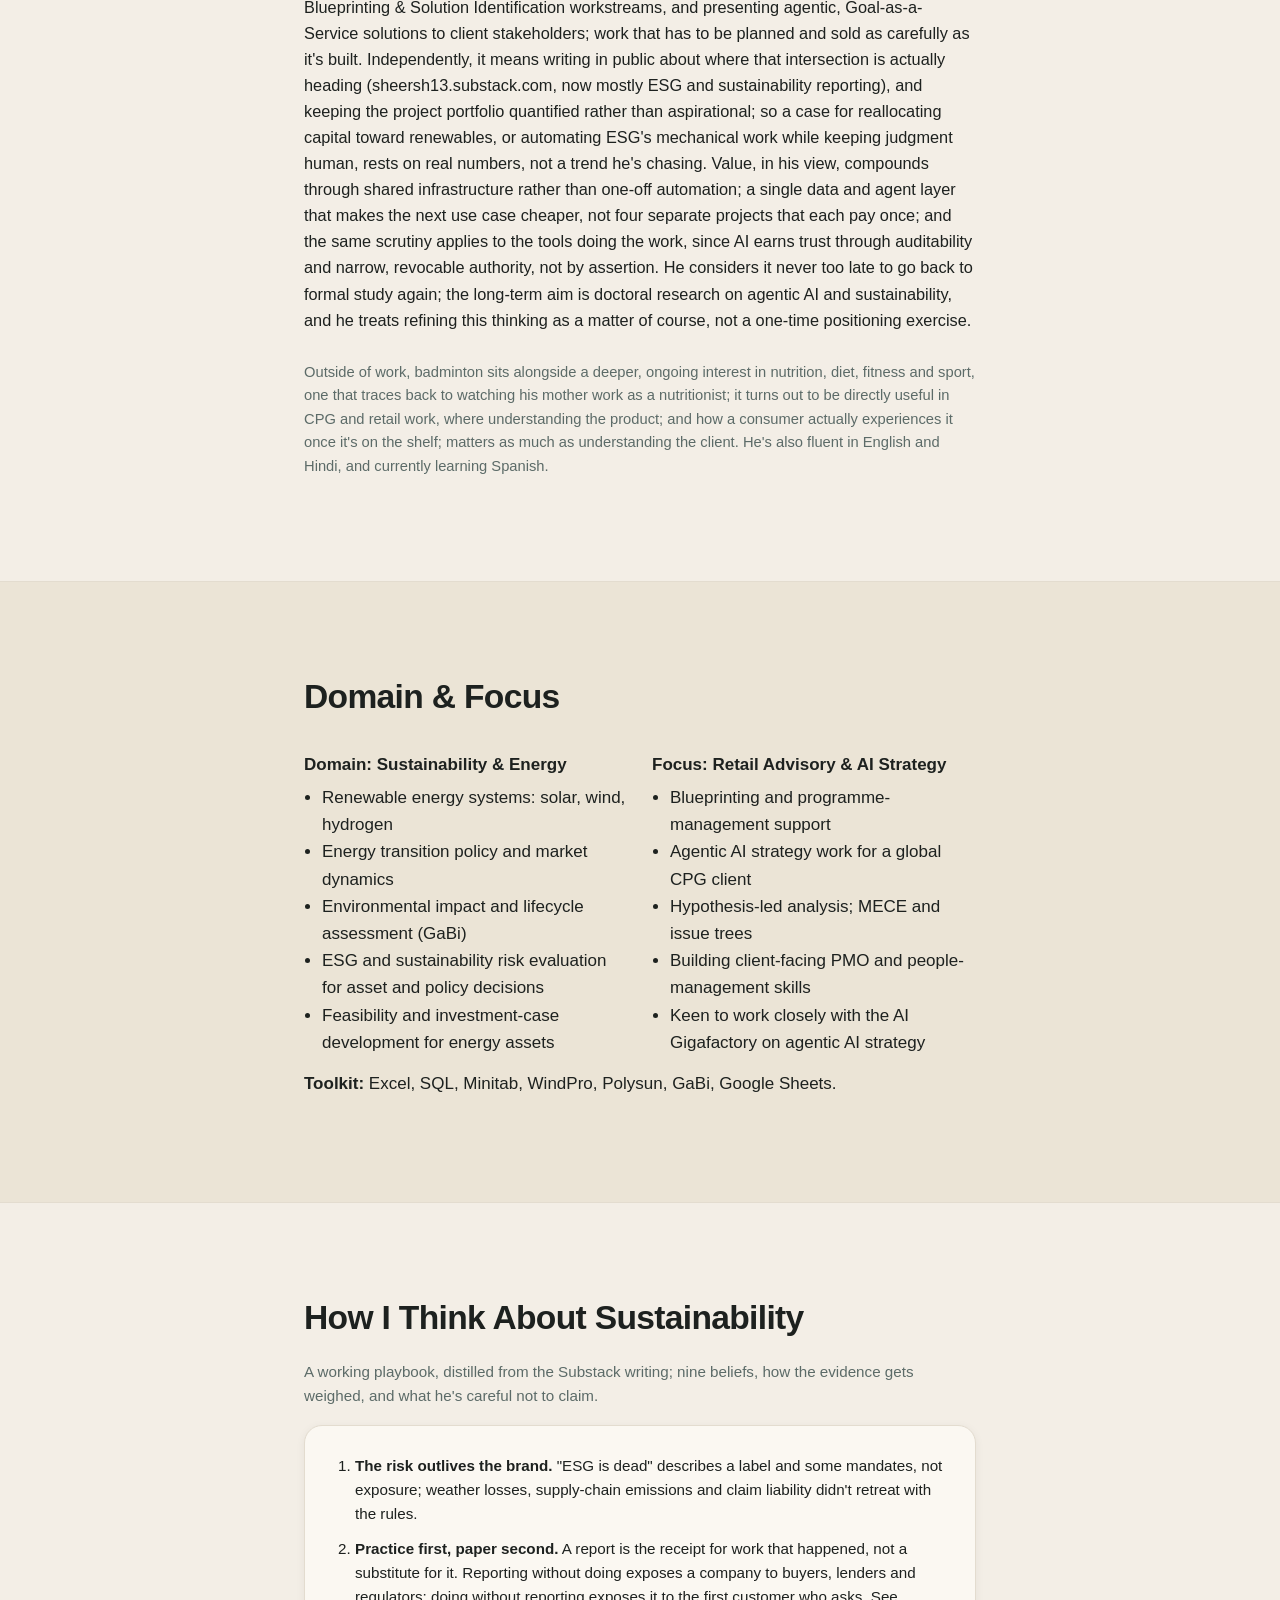
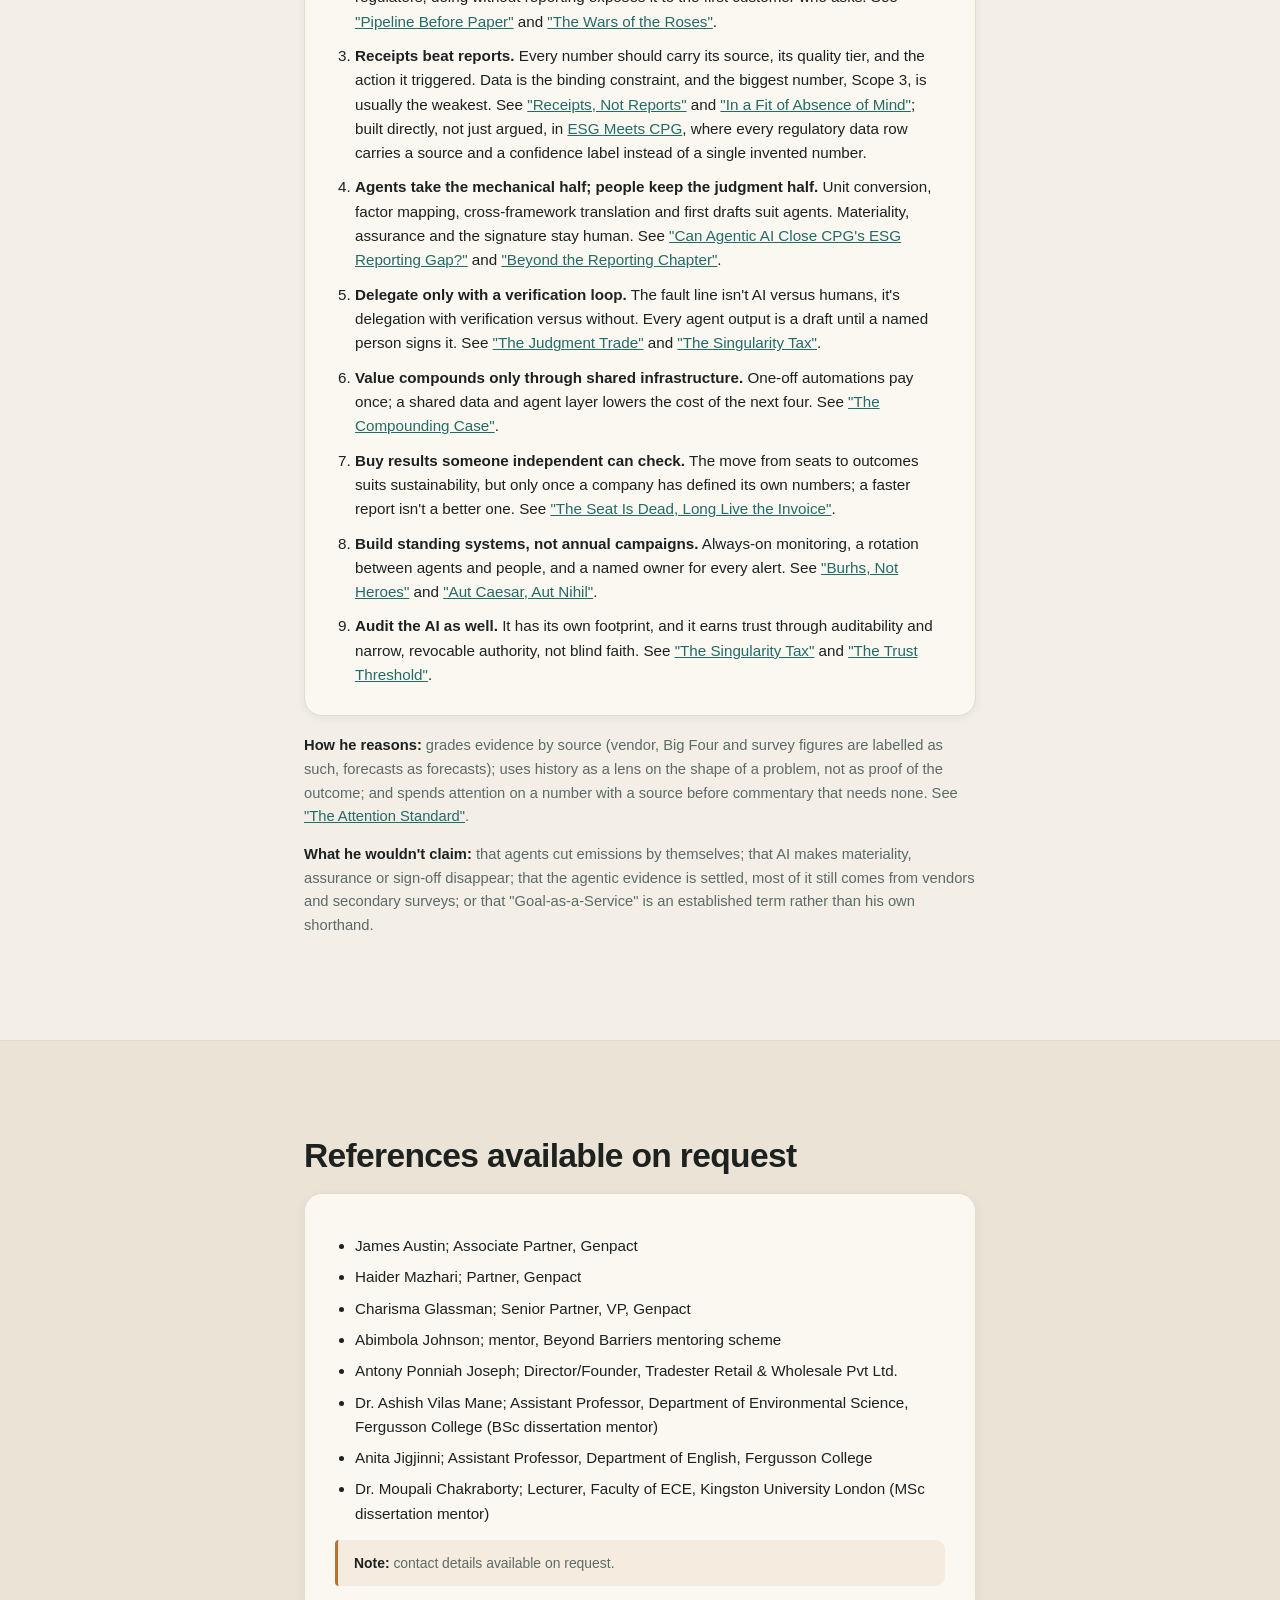
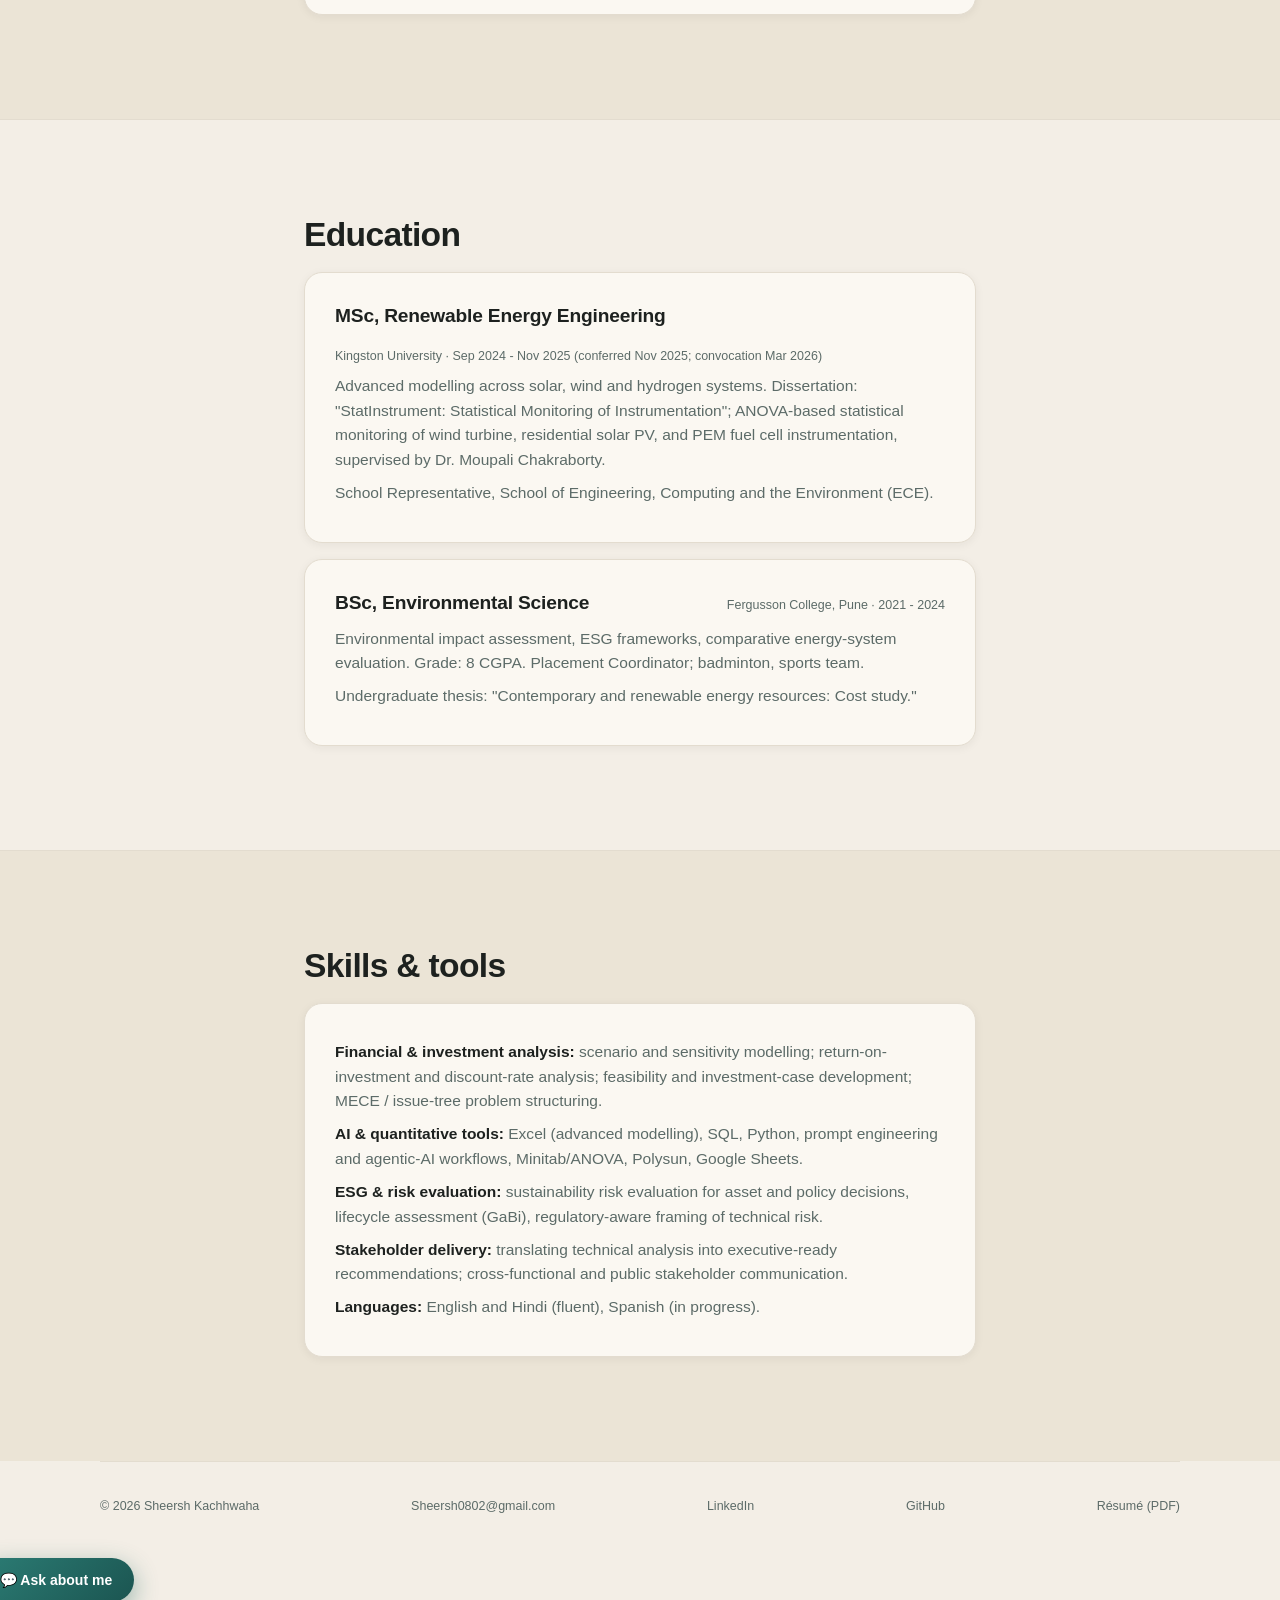
==== commit 541cc949: "Refine ESG Meets CPG as the flagship project Rewrote its Projects-page description to show the actua" ====
--- a/about.html
+++ b/about.html
@@ -87,7 +87,7 @@
         <ol style="margin:0; padding-left:20px;">
           <li style="margin-bottom:10px;"><strong>The risk outlives the brand.</strong> "ESG is dead" describes a label and some mandates, not exposure; weather losses, supply-chain emissions and claim liability didn't retreat with the rules.</li>
           <li style="margin-bottom:10px;"><strong>Practice first, paper second.</strong> A report is the receipt for work that happened, not a substitute for it. Reporting without doing exposes a company to buyers, lenders and regulators; doing without reporting exposes it to the first customer who asks. See <a href="https://sheersh13.substack.com/p/pipeline-before-paper-what-the-anarchy" target="_blank" rel="noopener">"Pipeline Before Paper"</a> and <a href="https://sheersh13.substack.com/p/the-wars-of-the-roses-why-sustainability" target="_blank" rel="noopener">"The Wars of the Roses"</a>.</li>
-          <li style="margin-bottom:10px;"><strong>Receipts beat reports.</strong> Every number should carry its source, its quality tier, and the action it triggered. Data is the binding constraint, and the biggest number, Scope 3, is usually the weakest. See <a href="https://sheersh13.substack.com/p/receipts-not-reports-how-agentic" target="_blank" rel="noopener">"Receipts, Not Reports"</a> and <a href="https://sheersh13.substack.com/p/in-a-fit-of-absence-of-mind-how-data" target="_blank" rel="noopener">"In a Fit of Absence of Mind"</a>.</li>
+          <li style="margin-bottom:10px;"><strong>Receipts beat reports.</strong> Every number should carry its source, its quality tier, and the action it triggered. Data is the binding constraint, and the biggest number, Scope 3, is usually the weakest. See <a href="https://sheersh13.substack.com/p/receipts-not-reports-how-agentic" target="_blank" rel="noopener">"Receipts, Not Reports"</a> and <a href="https://sheersh13.substack.com/p/in-a-fit-of-absence-of-mind-how-data" target="_blank" rel="noopener">"In a Fit of Absence of Mind"</a>; built directly, not just argued, in <a href="projects.html">ESG Meets CPG</a>, where every regulatory data row carries a source and a confidence label instead of a single invented number.</li>
           <li style="margin-bottom:10px;"><strong>Agents take the mechanical half; people keep the judgment half.</strong> Unit conversion, factor mapping, cross-framework translation and first drafts suit agents. Materiality, assurance and the signature stay human. See <a href="https://sheersh13.substack.com/p/can-agentic-ai-close-cpgs-esg-reporting" target="_blank" rel="noopener">"Can Agentic AI Close CPG's ESG Reporting Gap?"</a> and <a href="https://sheersh13.substack.com/p/beyond-the-reporting-chapter-mapping" target="_blank" rel="noopener">"Beyond the Reporting Chapter"</a>.</li>
           <li style="margin-bottom:10px;"><strong>Delegate only with a verification loop.</strong> The fault line isn't AI versus humans, it's delegation with verification versus without. Every agent output is a draft until a named person signs it. See <a href="https://sheersh13.substack.com/p/the-judgment-trade-when-agentic-ai" target="_blank" rel="noopener">"The Judgment Trade"</a> and <a href="https://sheersh13.substack.com/p/the-singularity-tax-what-the-ai-boom" target="_blank" rel="noopener">"The Singularity Tax"</a>.</li>
           <li style="margin-bottom:10px;"><strong>Value compounds only through shared infrastructure.</strong> One-off automations pay once; a shared data and agent layer lowers the cost of the next four. See <a href="https://sheersh13.substack.com/p/the-compounding-case-how-agentic" target="_blank" rel="noopener">"The Compounding Case"</a>.</li>
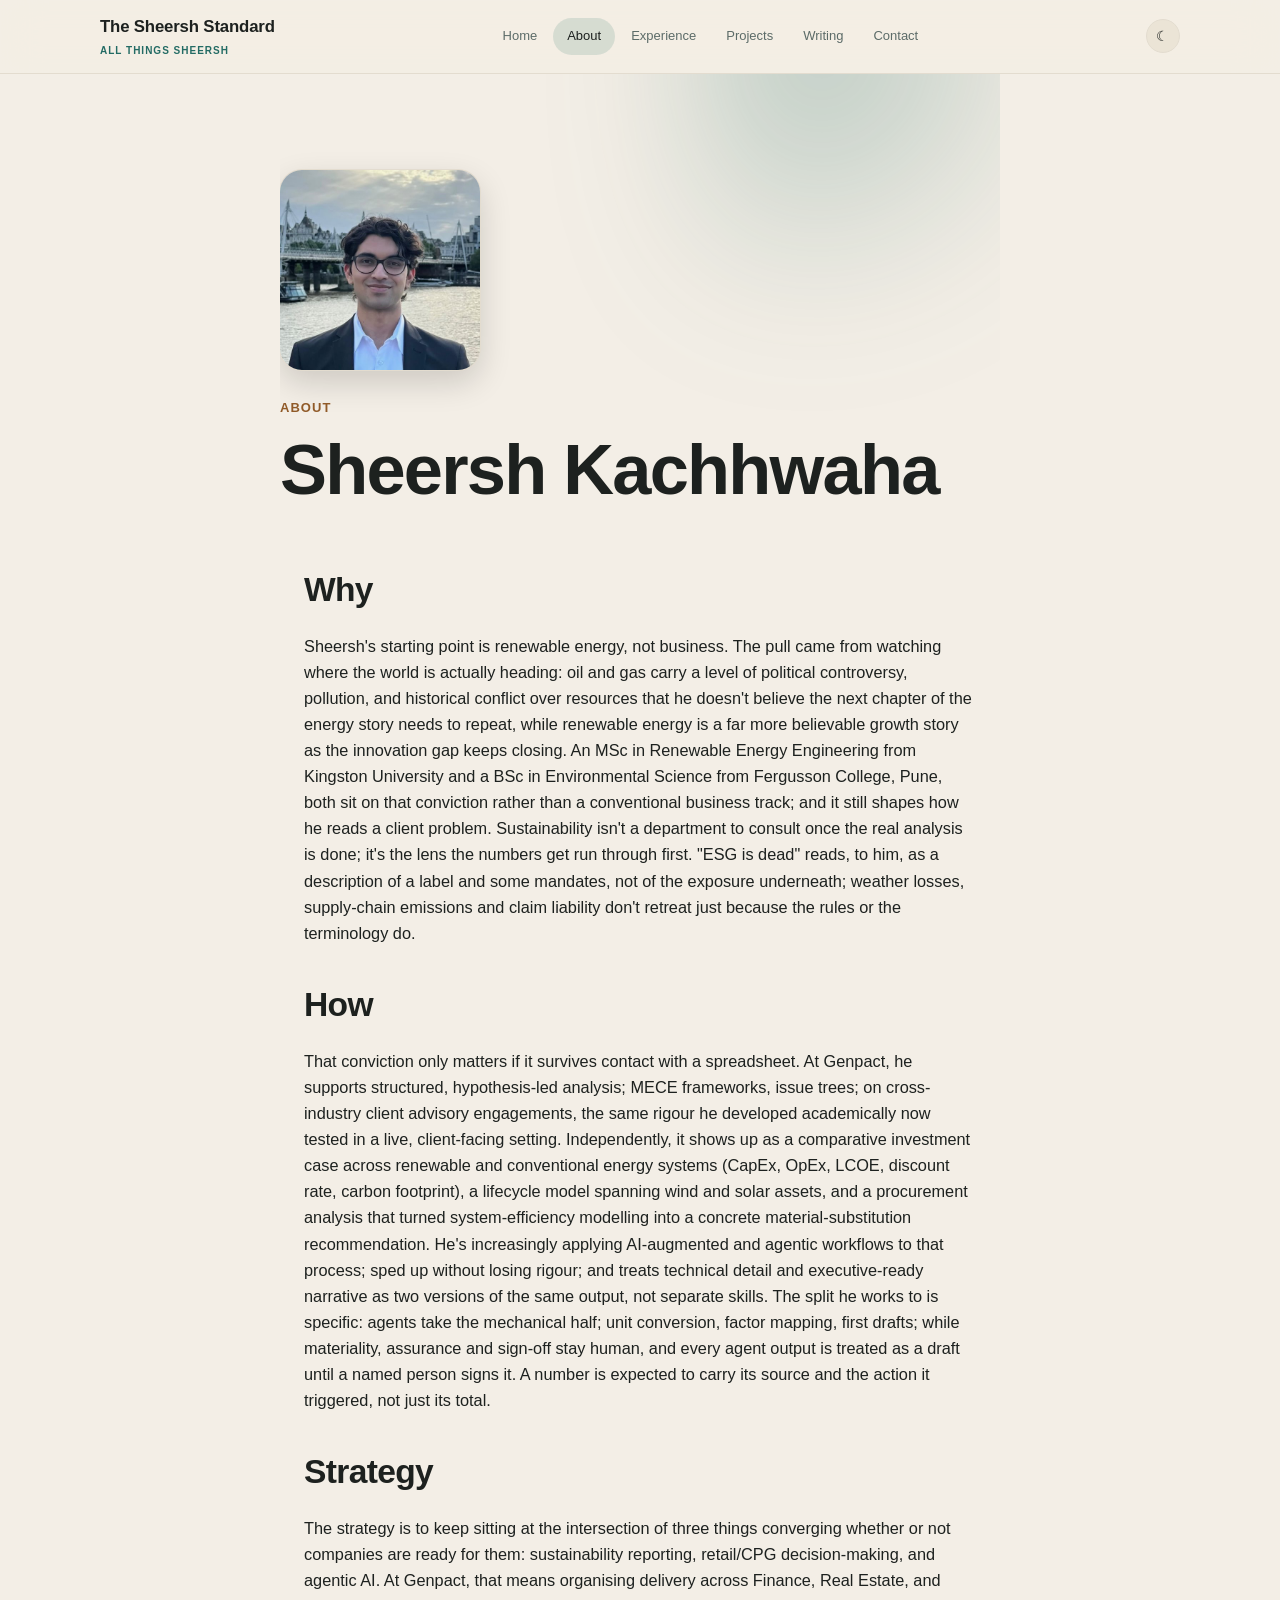
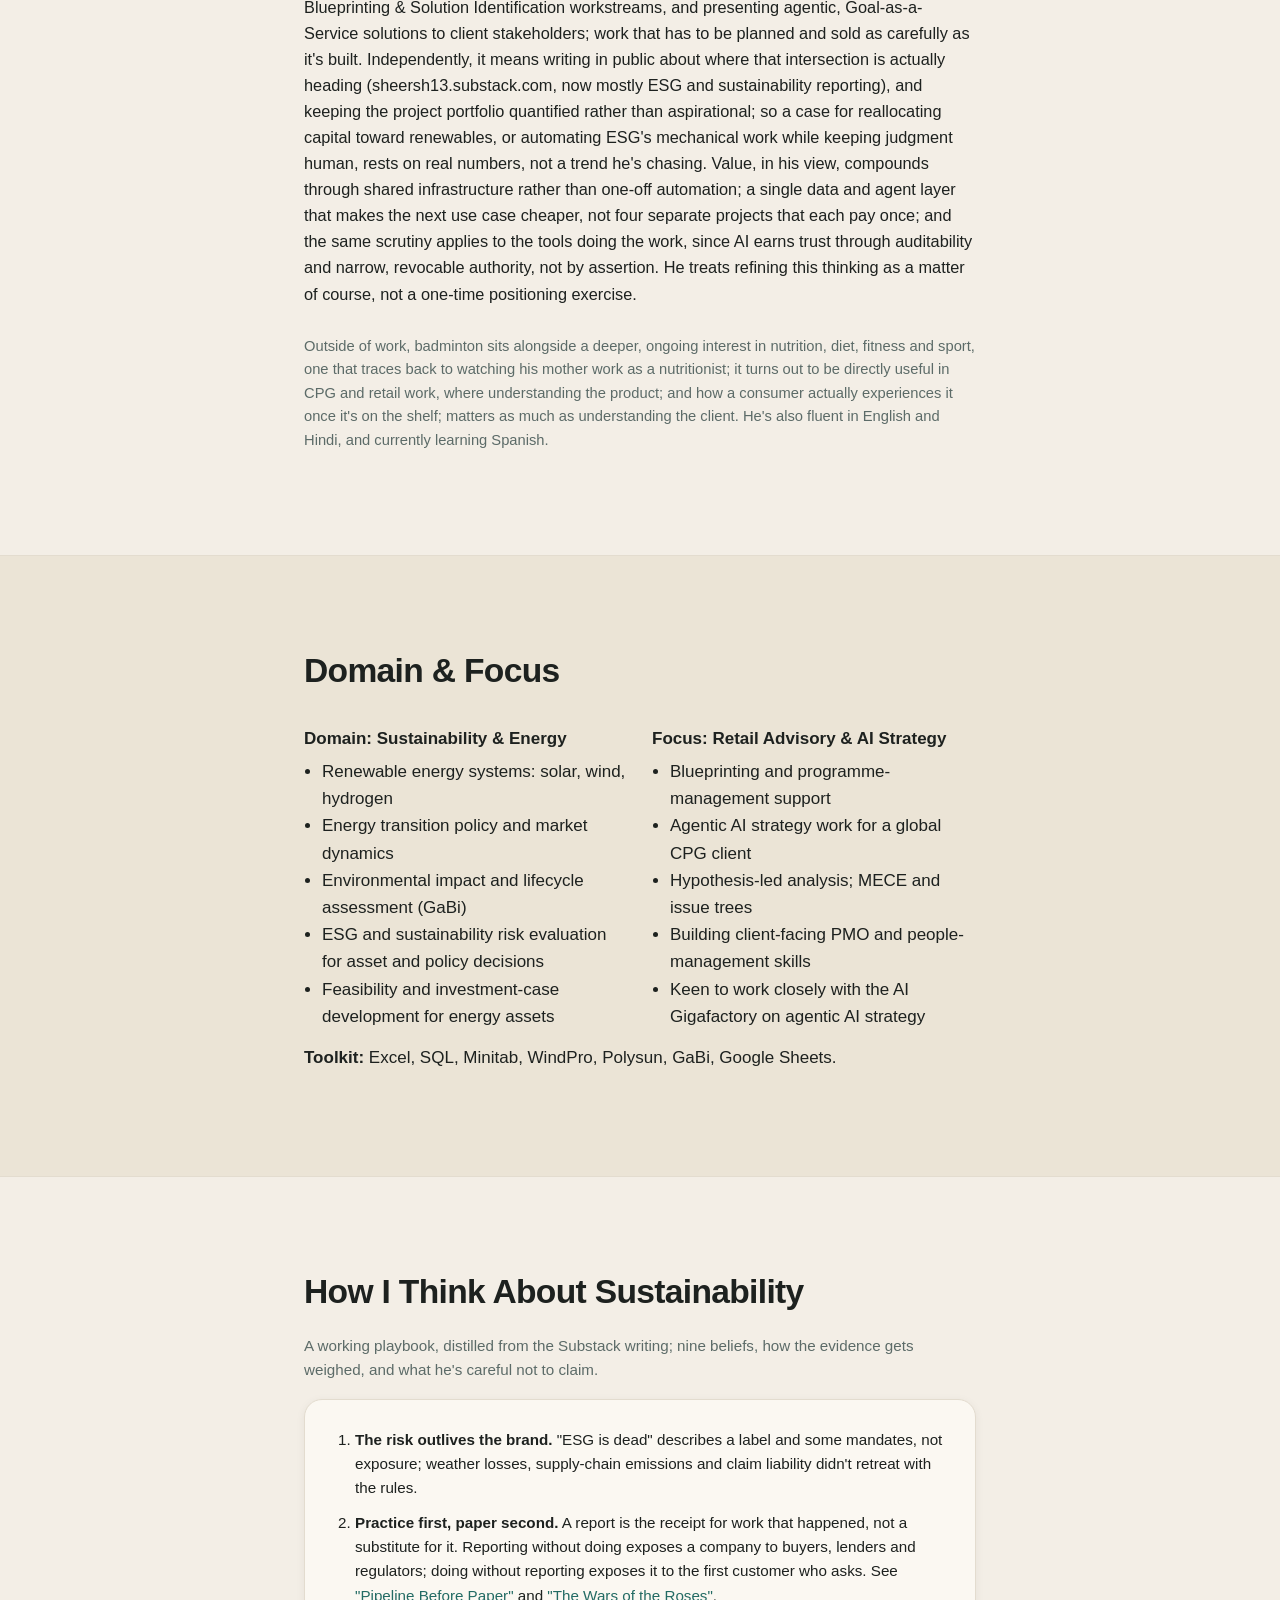
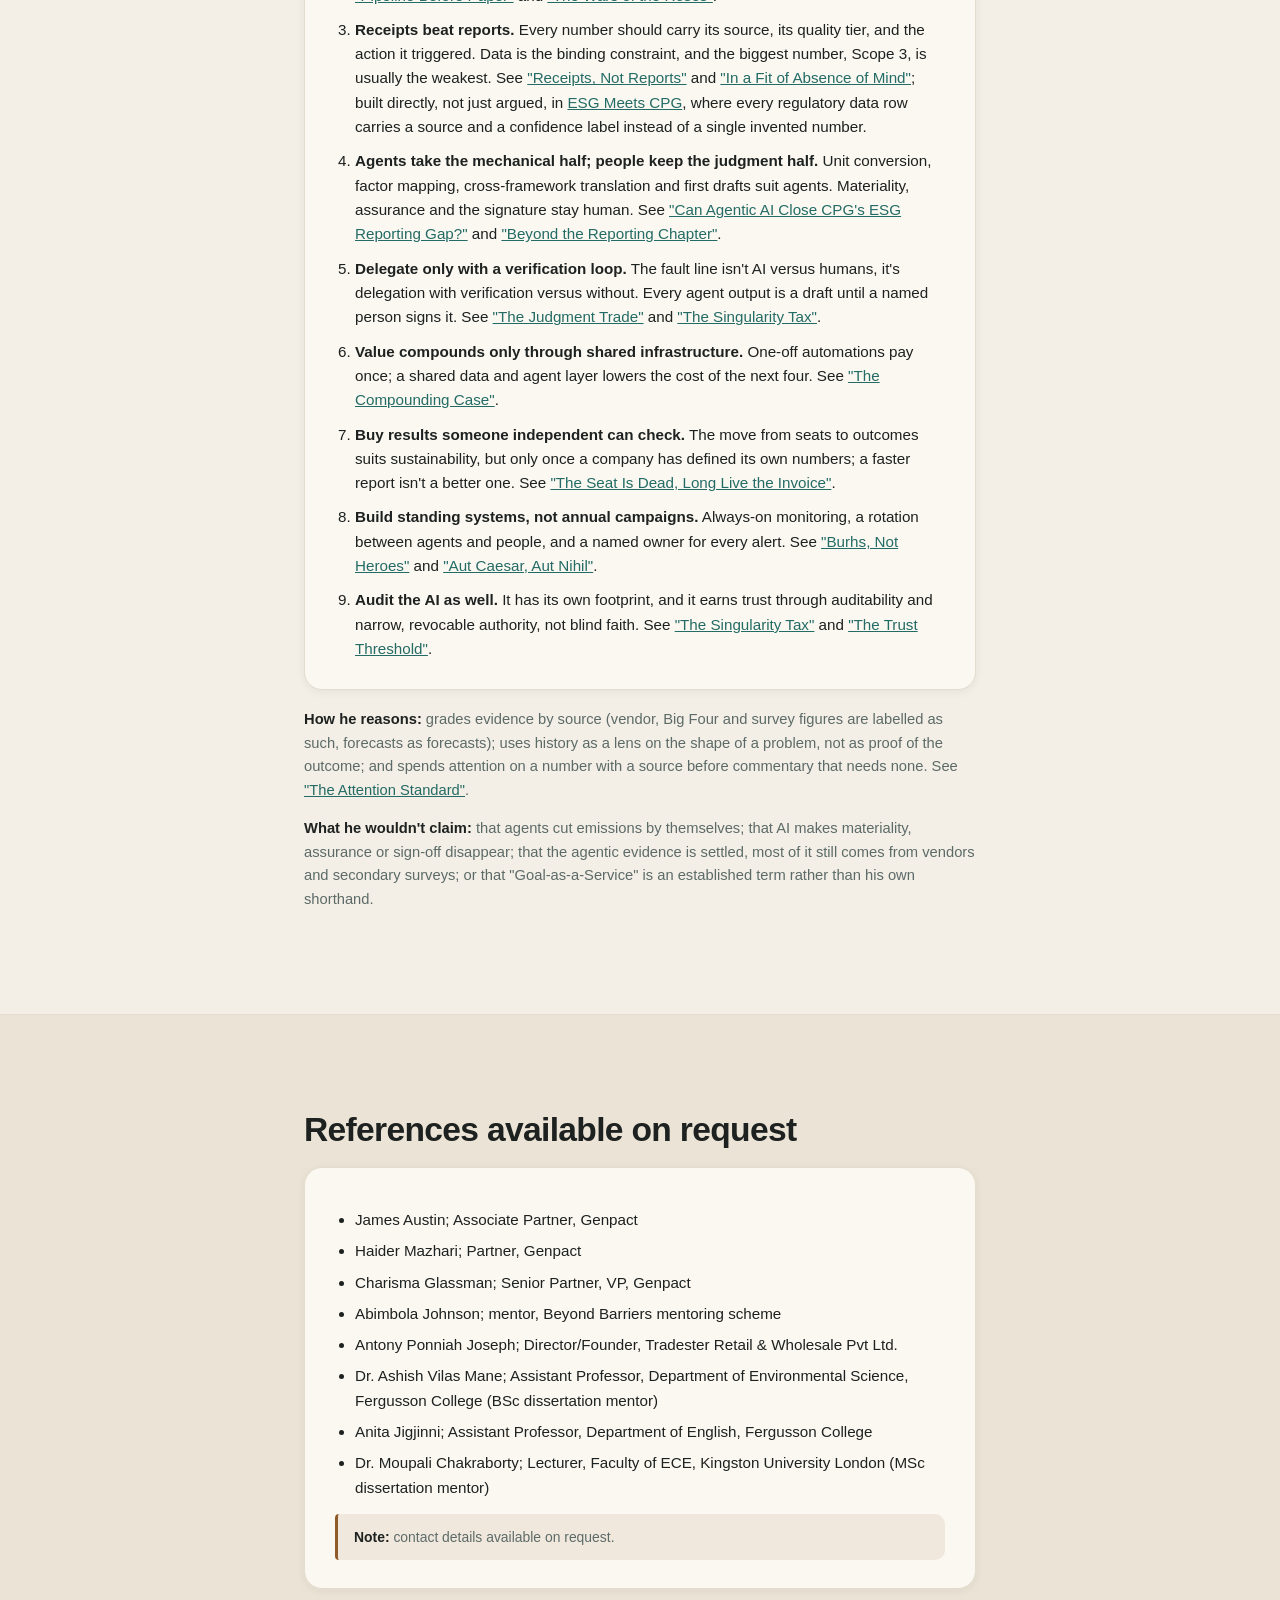
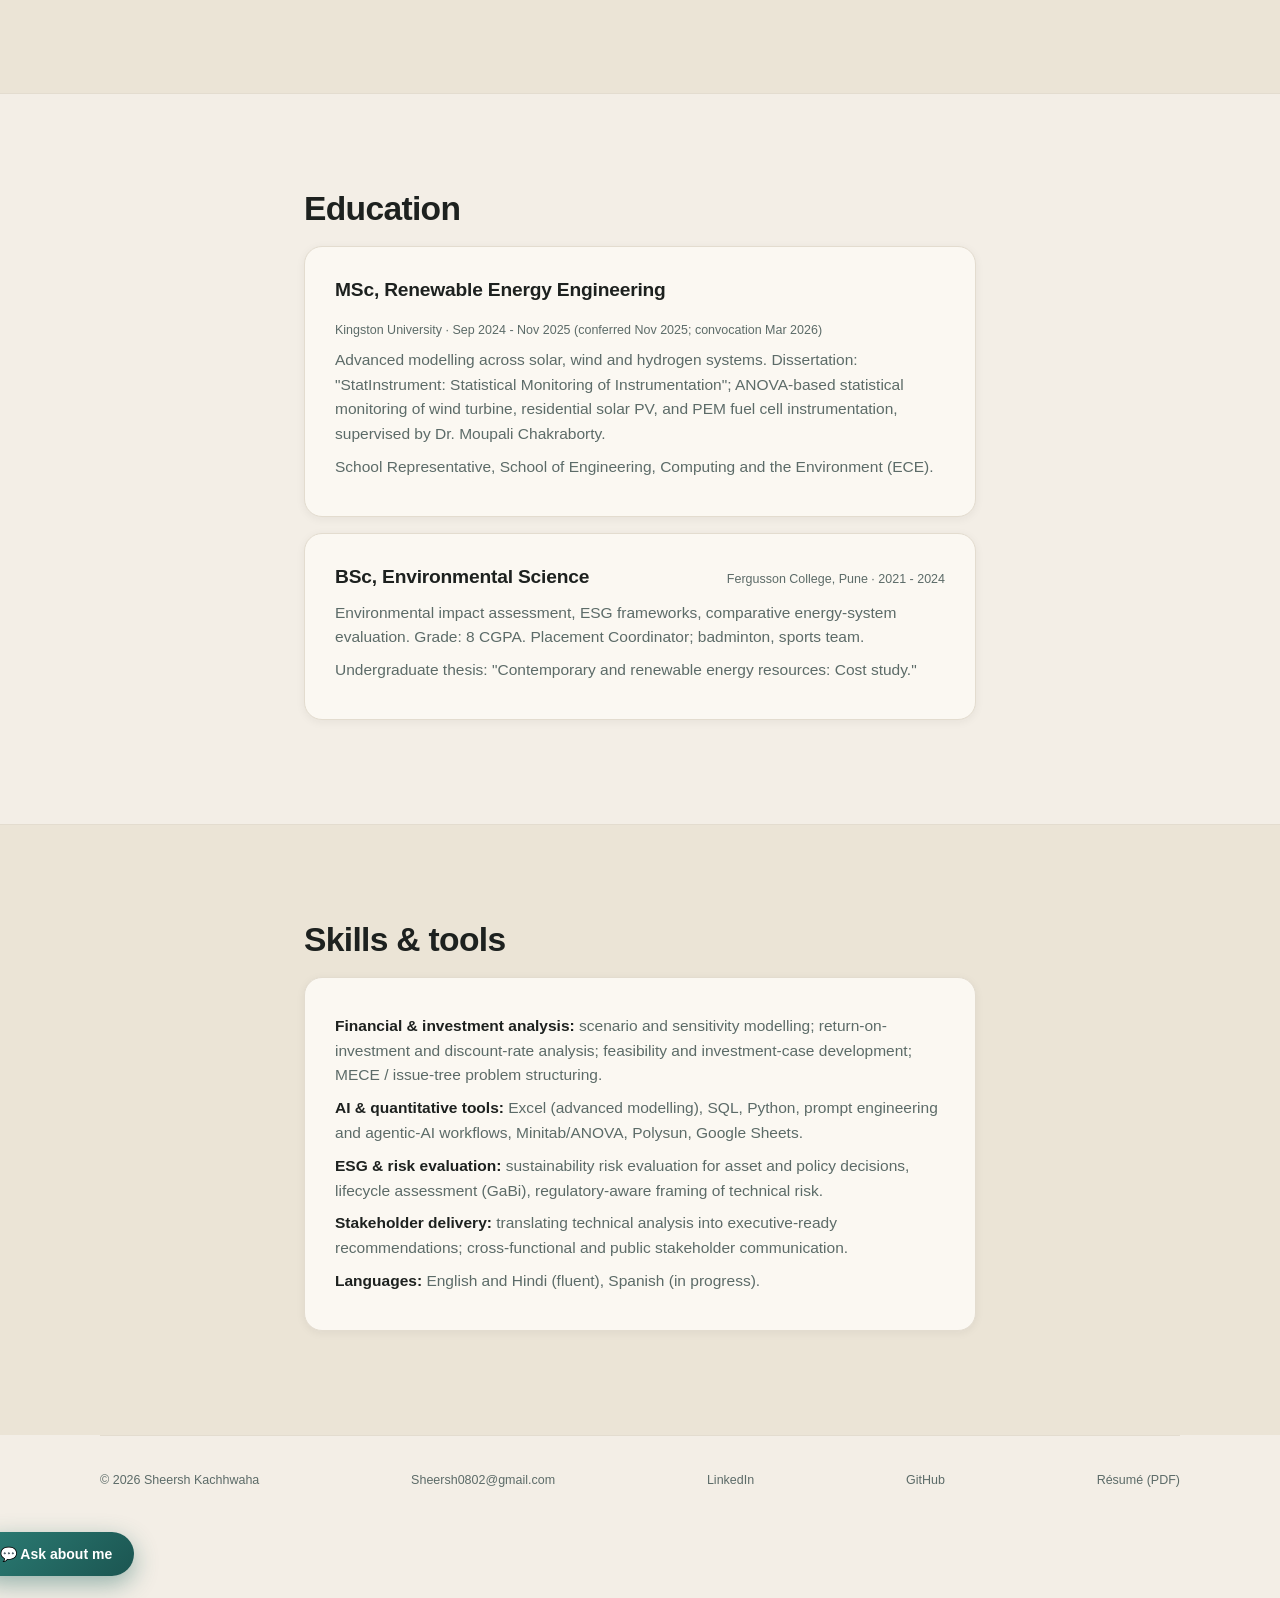
==== commit b29f2ca4: "Remove the doctoral-research aspiration Dropped from the home page tagline, About > Strategy, and th" ====
--- a/about.html
+++ b/about.html
@@ -43,7 +43,7 @@
       <p style="font-size:1.02rem;">That conviction only matters if it survives contact with a spreadsheet. At Genpact, he supports structured, hypothesis-led analysis; MECE frameworks, issue trees; on cross-industry client advisory engagements, the same rigour he developed academically now tested in a live, client-facing setting. Independently, it shows up as a comparative investment case across renewable and conventional energy systems (CapEx, OpEx, LCOE, discount rate, carbon footprint), a lifecycle model spanning wind and solar assets, and a procurement analysis that turned system-efficiency modelling into a concrete material-substitution recommendation. He's increasingly applying AI-augmented and agentic workflows to that process; sped up without losing rigour; and treats technical detail and executive-ready narrative as two versions of the same output, not separate skills. The split he works to is specific: agents take the mechanical half; unit conversion, factor mapping, first drafts; while materiality, assurance and sign-off stay human, and every agent output is treated as a draft until a named person signs it. A number is expected to carry its source and the action it triggered, not just its total.</p>
 
       <h2 style="margin-top:32px;">Strategy</h2>
-      <p style="font-size:1.02rem;">The strategy is to keep sitting at the intersection of three things converging whether or not companies are ready for them: sustainability reporting, retail/CPG decision-making, and agentic AI. At Genpact, that means organising delivery across Finance, Real Estate, and Blueprinting &amp; Solution Identification workstreams, and presenting agentic, Goal-as-a-Service solutions to client stakeholders; work that has to be planned and sold as carefully as it's built. Independently, it means writing in public about where that intersection is actually heading (sheersh13.substack.com, now mostly ESG and sustainability reporting), and keeping the project portfolio quantified rather than aspirational; so a case for reallocating capital toward renewables, or automating ESG's mechanical work while keeping judgment human, rests on real numbers, not a trend he's chasing. Value, in his view, compounds through shared infrastructure rather than one-off automation; a single data and agent layer that makes the next use case cheaper, not four separate projects that each pay once; and the same scrutiny applies to the tools doing the work, since AI earns trust through auditability and narrow, revocable authority, not by assertion. He considers it never too late to go back to formal study again; the long-term aim is doctoral research on agentic AI and sustainability, and he treats refining this thinking as a matter of course, not a one-time positioning exercise.</p>
+      <p style="font-size:1.02rem;">The strategy is to keep sitting at the intersection of three things converging whether or not companies are ready for them: sustainability reporting, retail/CPG decision-making, and agentic AI. At Genpact, that means organising delivery across Finance, Real Estate, and Blueprinting &amp; Solution Identification workstreams, and presenting agentic, Goal-as-a-Service solutions to client stakeholders; work that has to be planned and sold as carefully as it's built. Independently, it means writing in public about where that intersection is actually heading (sheersh13.substack.com, now mostly ESG and sustainability reporting), and keeping the project portfolio quantified rather than aspirational; so a case for reallocating capital toward renewables, or automating ESG's mechanical work while keeping judgment human, rests on real numbers, not a trend he's chasing. Value, in his view, compounds through shared infrastructure rather than one-off automation; a single data and agent layer that makes the next use case cheaper, not four separate projects that each pay once; and the same scrutiny applies to the tools doing the work, since AI earns trust through auditability and narrow, revocable authority, not by assertion. He treats refining this thinking as a matter of course, not a one-time positioning exercise.</p>
 
       <p style="margin-top:28px; font-size:0.92rem; color:var(--muted);">Outside of work, badminton sits alongside a deeper, ongoing interest in nutrition, diet, fitness and sport, one that traces back to watching his mother work as a nutritionist; it turns out to be directly useful in CPG and retail work, where understanding the product; and how a consumer actually experiences it once it's on the shelf; matters as much as understanding the client. He's also fluent in English and Hindi, and currently learning Spanish.</p>
 
@@ -87,7 +87,7 @@
         <ol style="margin:0; padding-left:20px;">
           <li style="margin-bottom:10px;"><strong>The risk outlives the brand.</strong> "ESG is dead" describes a label and some mandates, not exposure; weather losses, supply-chain emissions and claim liability didn't retreat with the rules.</li>
           <li style="margin-bottom:10px;"><strong>Practice first, paper second.</strong> A report is the receipt for work that happened, not a substitute for it. Reporting without doing exposes a company to buyers, lenders and regulators; doing without reporting exposes it to the first customer who asks. See <a href="https://sheersh13.substack.com/p/pipeline-before-paper-what-the-anarchy" target="_blank" rel="noopener">"Pipeline Before Paper"</a> and <a href="https://sheersh13.substack.com/p/the-wars-of-the-roses-why-sustainability" target="_blank" rel="noopener">"The Wars of the Roses"</a>.</li>
-          <li style="margin-bottom:10px;"><strong>Receipts beat reports.</strong> Every number should carry its source, its quality tier, and the action it triggered. Data is the binding constraint, and the biggest number, Scope 3, is usually the weakest. See <a href="https://sheersh13.substack.com/p/receipts-not-reports-how-agentic" target="_blank" rel="noopener">"Receipts, Not Reports"</a> and <a href="https://sheersh13.substack.com/p/in-a-fit-of-absence-of-mind-how-data" target="_blank" rel="noopener">"In a Fit of Absence of Mind"</a>; built directly, not just argued, in <a href="projects.html">ESG Meets CPG</a>, where every regulatory data row carries a source and a confidence label instead of a single invented number.</li>
+          <li style="margin-bottom:10px;"><strong>Receipts beat reports.</strong> Every number should carry its source, its quality tier, and the action it triggered. Data is the binding constraint, and the biggest number, Scope 3, is usually the weakest. See <a href="https://sheersh13.substack.com/p/receipts-not-reports-how-agentic" target="_blank" rel="noopener">"Receipts, Not Reports"</a> and <a href="https://sheersh13.substack.com/p/in-a-fit-of-absence-of-mind-how-data" target="_blank" rel="noopener">"In a Fit of Absence of Mind"</a>; built directly, not just argued, in <a href="https://sheersh-star.github.io/ESG-meets-CPG/index.html" target="_blank" rel="noopener">ESG Meets CPG</a>, where every regulatory data row carries a source and a confidence label instead of a single invented number.</li>
           <li style="margin-bottom:10px;"><strong>Agents take the mechanical half; people keep the judgment half.</strong> Unit conversion, factor mapping, cross-framework translation and first drafts suit agents. Materiality, assurance and the signature stay human. See <a href="https://sheersh13.substack.com/p/can-agentic-ai-close-cpgs-esg-reporting" target="_blank" rel="noopener">"Can Agentic AI Close CPG's ESG Reporting Gap?"</a> and <a href="https://sheersh13.substack.com/p/beyond-the-reporting-chapter-mapping" target="_blank" rel="noopener">"Beyond the Reporting Chapter"</a>.</li>
           <li style="margin-bottom:10px;"><strong>Delegate only with a verification loop.</strong> The fault line isn't AI versus humans, it's delegation with verification versus without. Every agent output is a draft until a named person signs it. See <a href="https://sheersh13.substack.com/p/the-judgment-trade-when-agentic-ai" target="_blank" rel="noopener">"The Judgment Trade"</a> and <a href="https://sheersh13.substack.com/p/the-singularity-tax-what-the-ai-boom" target="_blank" rel="noopener">"The Singularity Tax"</a>.</li>
           <li style="margin-bottom:10px;"><strong>Value compounds only through shared infrastructure.</strong> One-off automations pay once; a shared data and agent layer lowers the cost of the next four. See <a href="https://sheersh13.substack.com/p/the-compounding-case-how-agentic" target="_blank" rel="noopener">"The Compounding Case"</a>.</li>
--- a/styles.css
+++ b/styles.css
@@ -10,7 +10,7 @@
   --accent: #236B64;
   --accent-solid: #1B5551;
   --accent-gradient: linear-gradient(135deg, #2C7D75 0%, #1B5551 100%);
-  --accent-2: #B87333;
+  --accent-2: #905A28;
   --line: #E3DCCF;
   --shadow-1: 0 2px 10px rgba(29,33,31,0.06);
   --shadow-2: 0 16px 40px rgba(29,33,31,0.12);
@@ -168,7 +168,7 @@
 }
 .eyebrow {
   font-family: var(--font-body); font-size: 13px; font-weight: 600; letter-spacing: 0.08em;
-  text-transform: uppercase; color: var(--accent); margin: 0 0 14px;
+  text-transform: uppercase; color: var(--accent-2); margin: 0 0 14px;
 }
 h1 {
   font-family: var(--font-display); font-weight: 600;
@@ -205,7 +205,7 @@
 .btn-primary:hover::after, #chat-launcher:hover::after { left: 130%; }
 .btn-secondary { background: var(--surface-2); color: var(--ink); border-color: var(--line); }
 .btn-tertiary {
-  background: none; border: none; color: var(--accent); padding: 13px 4px;
+  background: none; border: none; color: var(--accent-2); padding: 13px 4px;
   font-weight: 600;
 }
 .btn-tertiary:hover { transform: translateX(3px); box-shadow: none; }
@@ -249,8 +249,8 @@
 .card li { font-size: 0.95rem; margin-bottom: 7px; color: var(--ink); }
 .tag-row { display: flex; gap: 8px; flex-wrap: wrap; margin-top: 14px; }
 .tag {
-  font-family: var(--font-body); font-size: 12px; font-weight: 600; color: var(--accent);
-  background: color-mix(in srgb, var(--accent) 12%, transparent);
+  font-family: var(--font-body); font-size: 12px; font-weight: 600; color: var(--accent-2);
+  background: color-mix(in srgb, var(--accent-2) 10%, transparent);
   border: none; border-radius: 999px; padding: 4px 12px;
   transition: background 0.25s var(--ease), color 0.25s var(--ease);
 }
